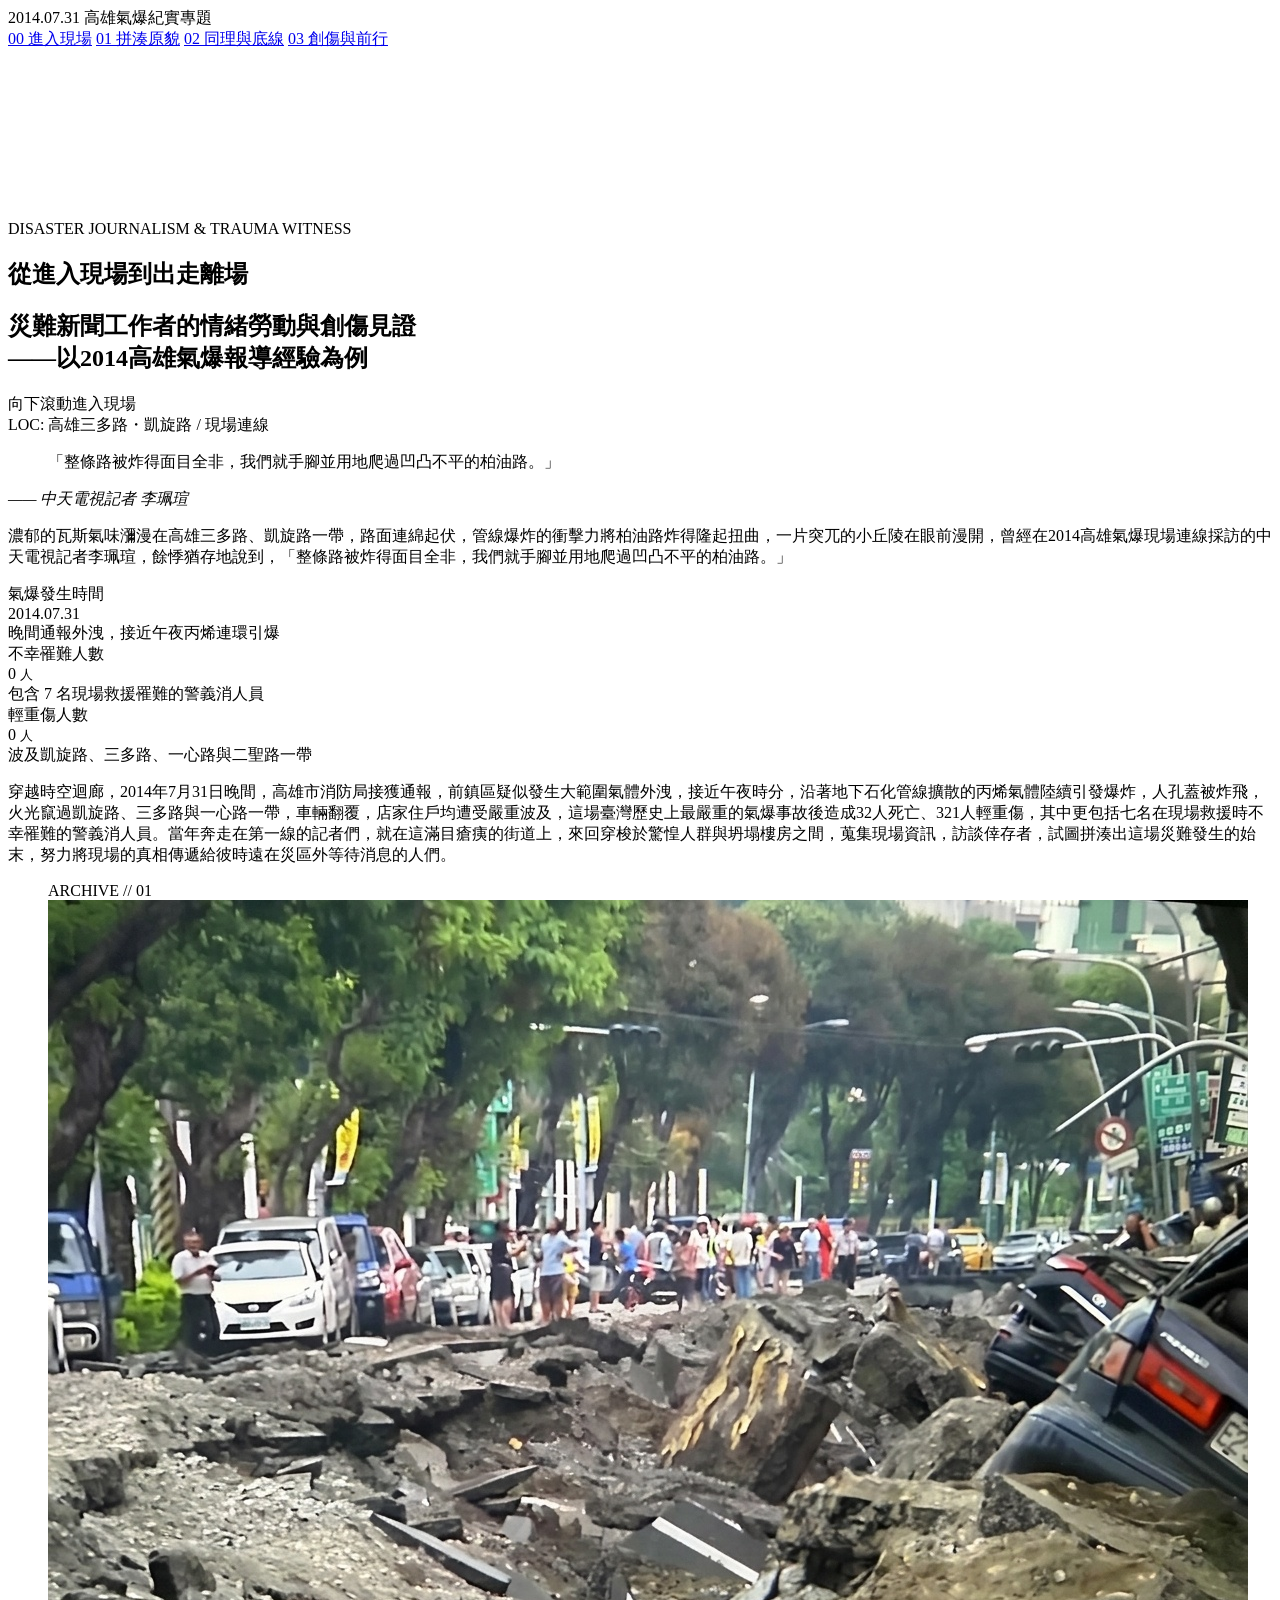
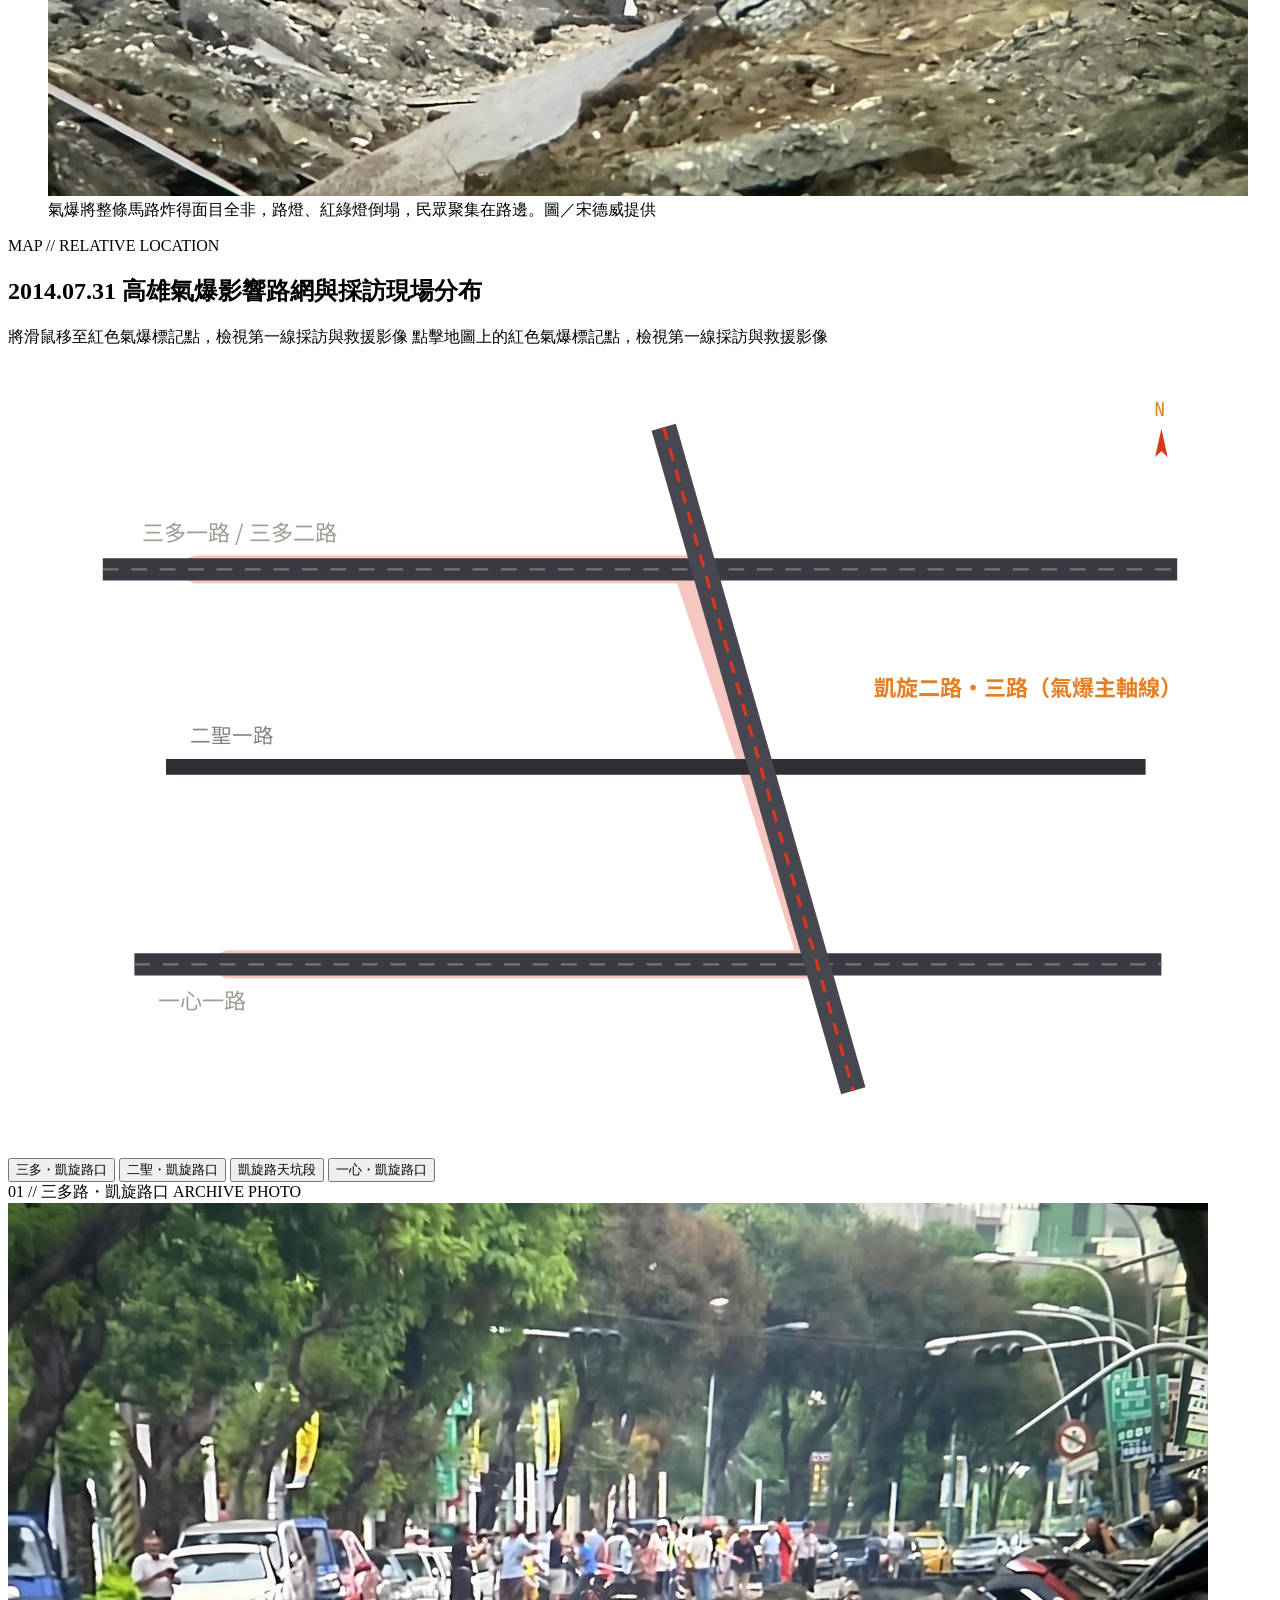
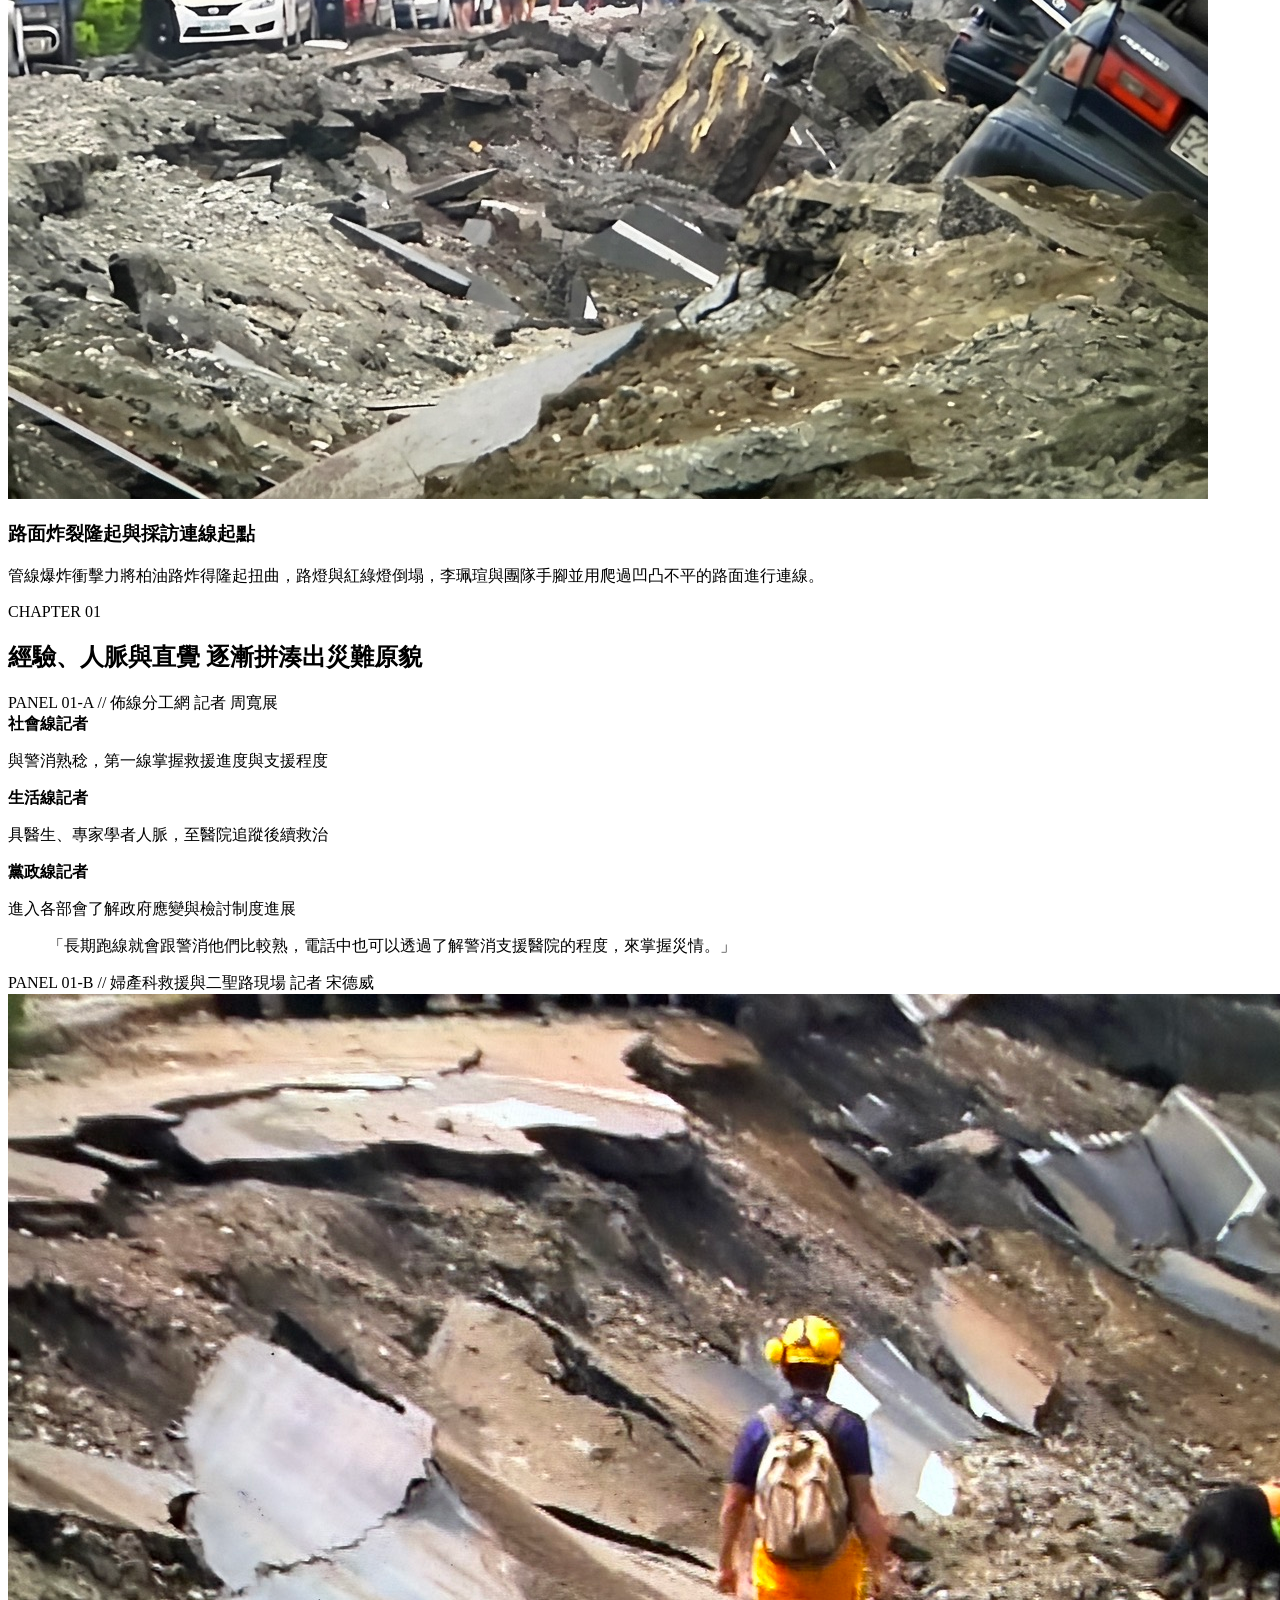
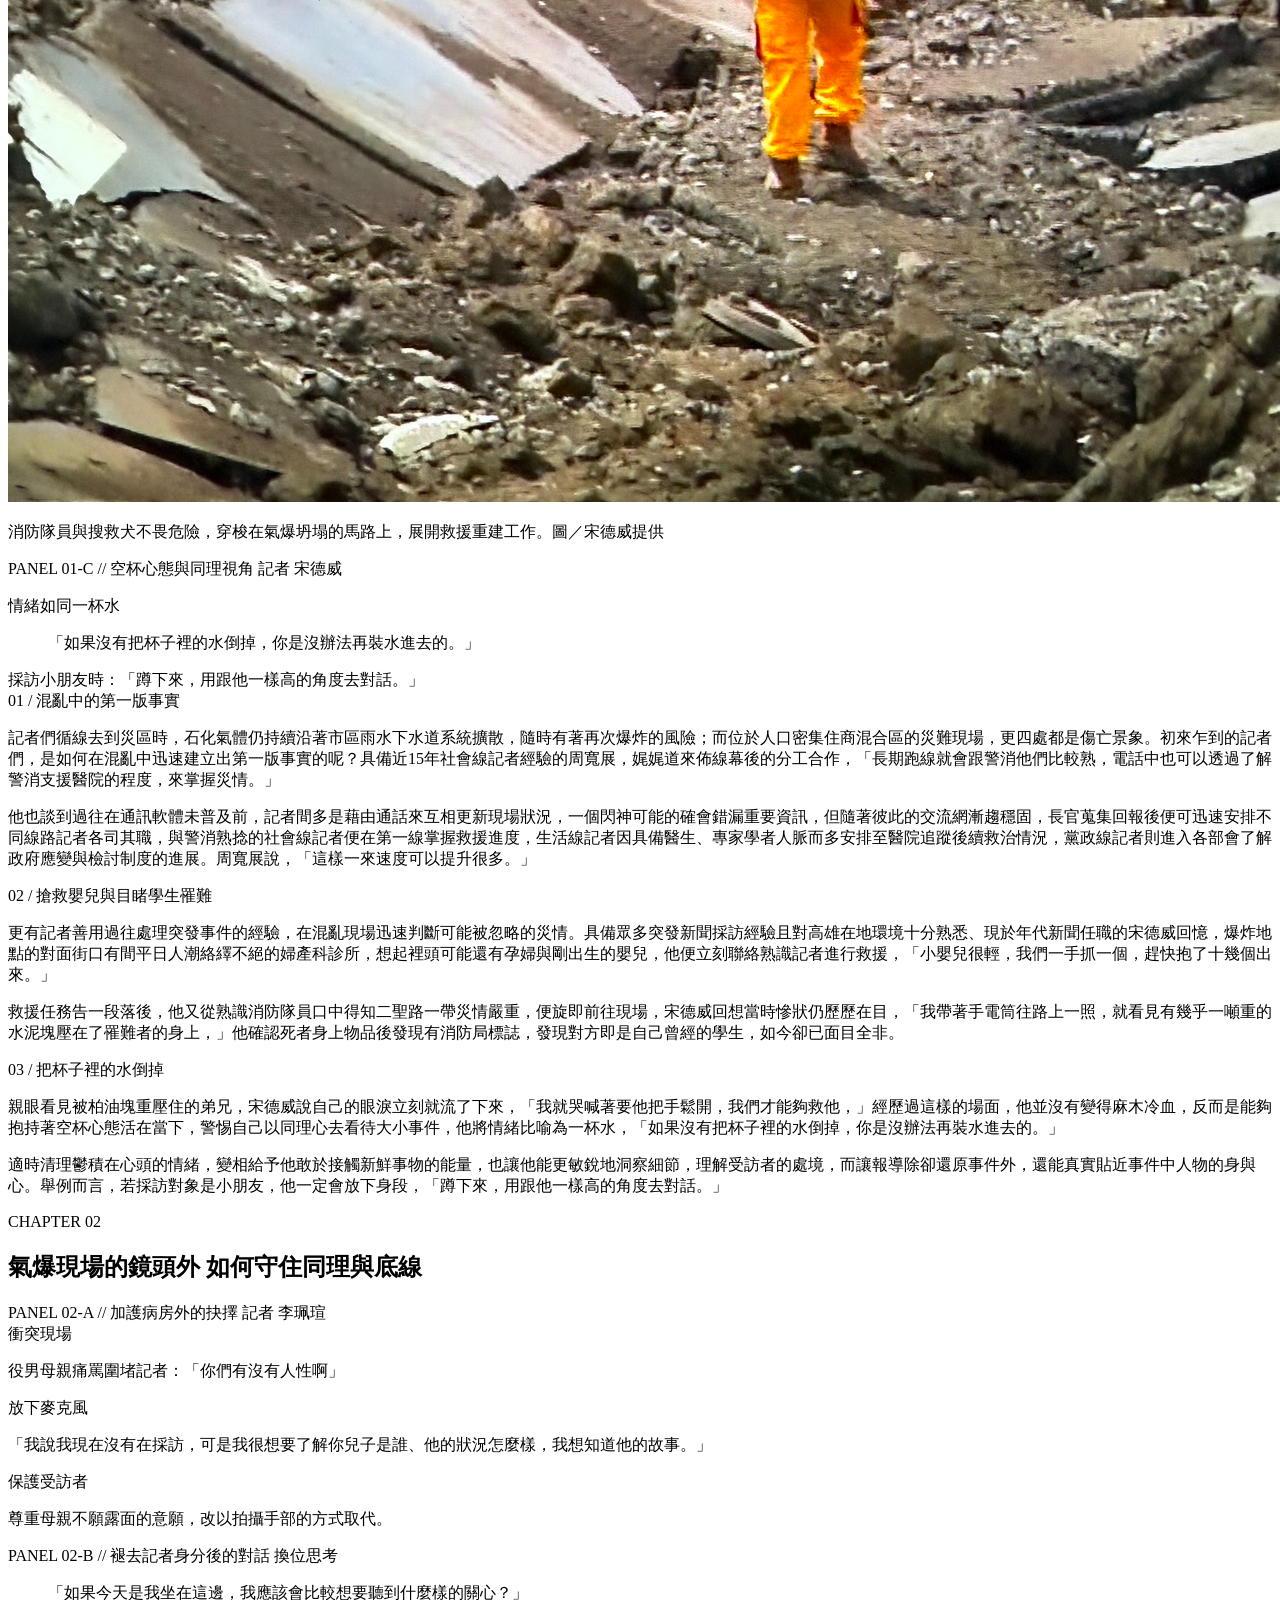
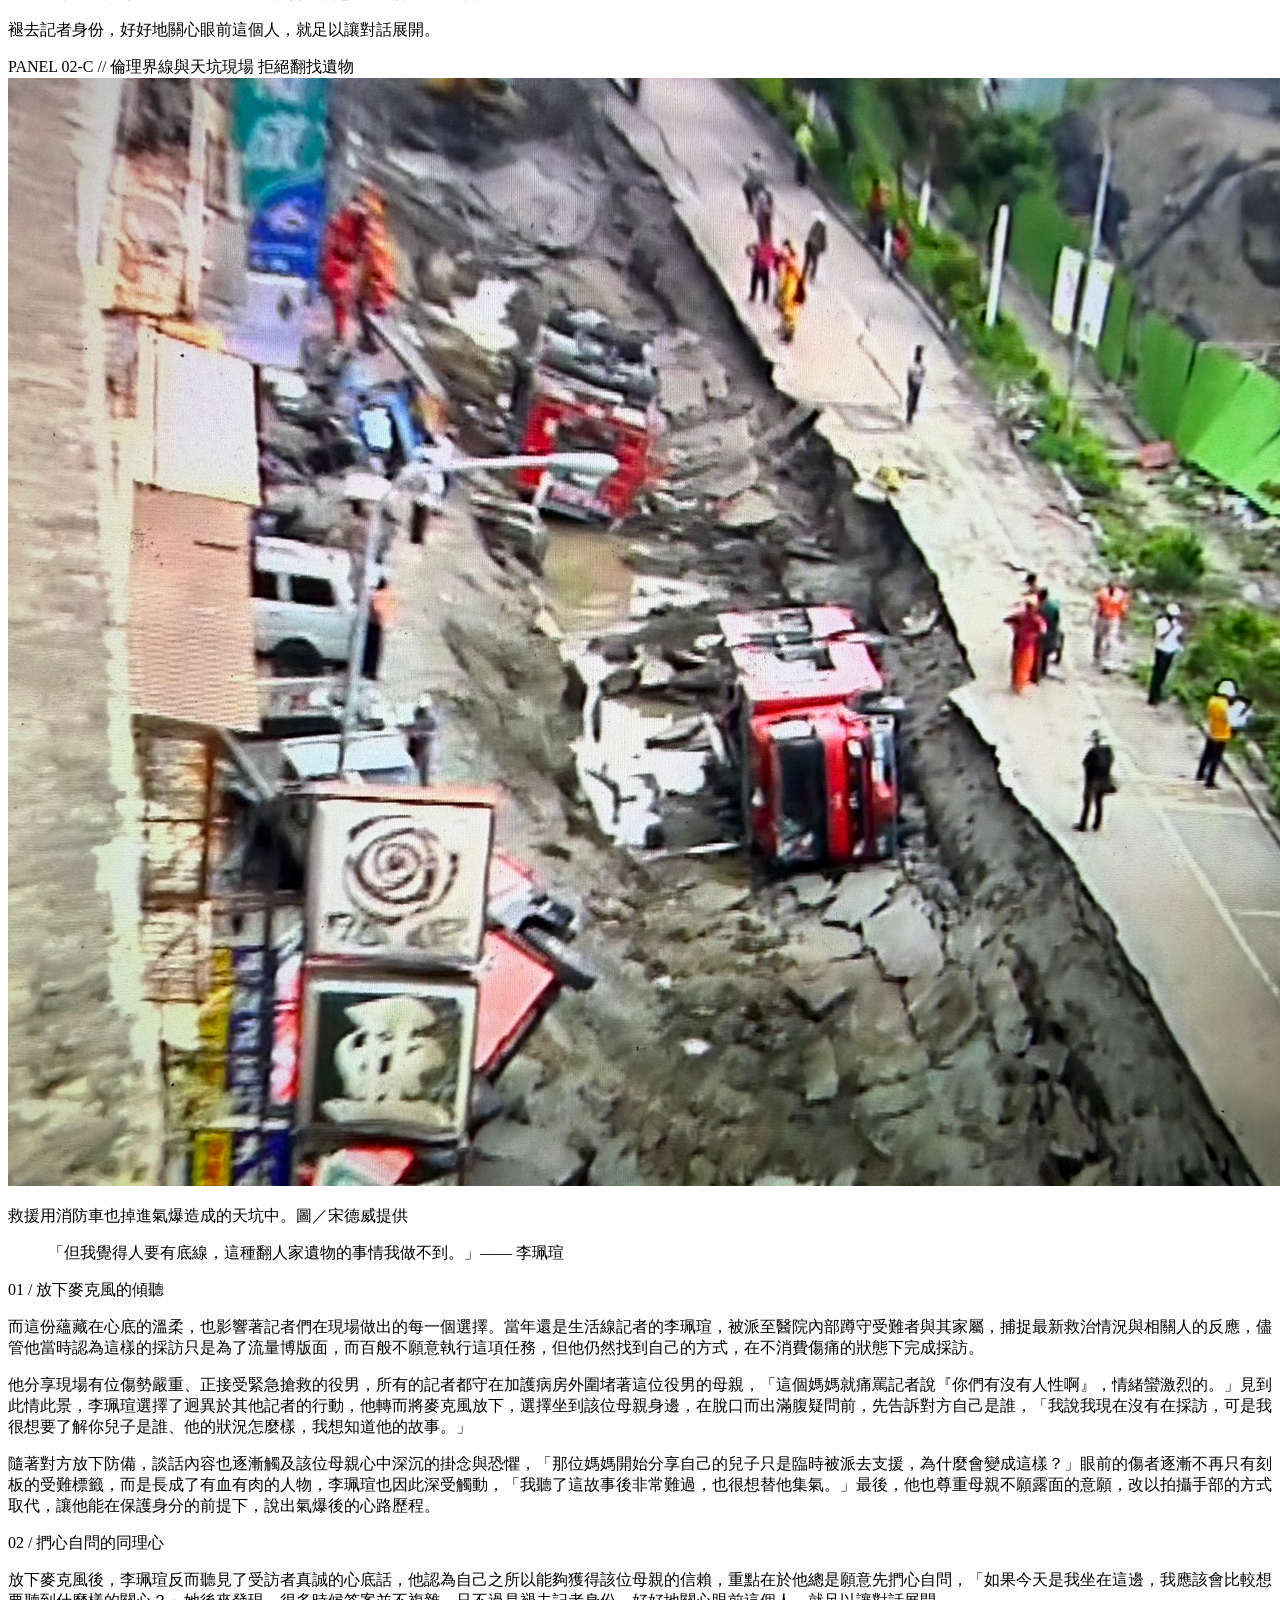
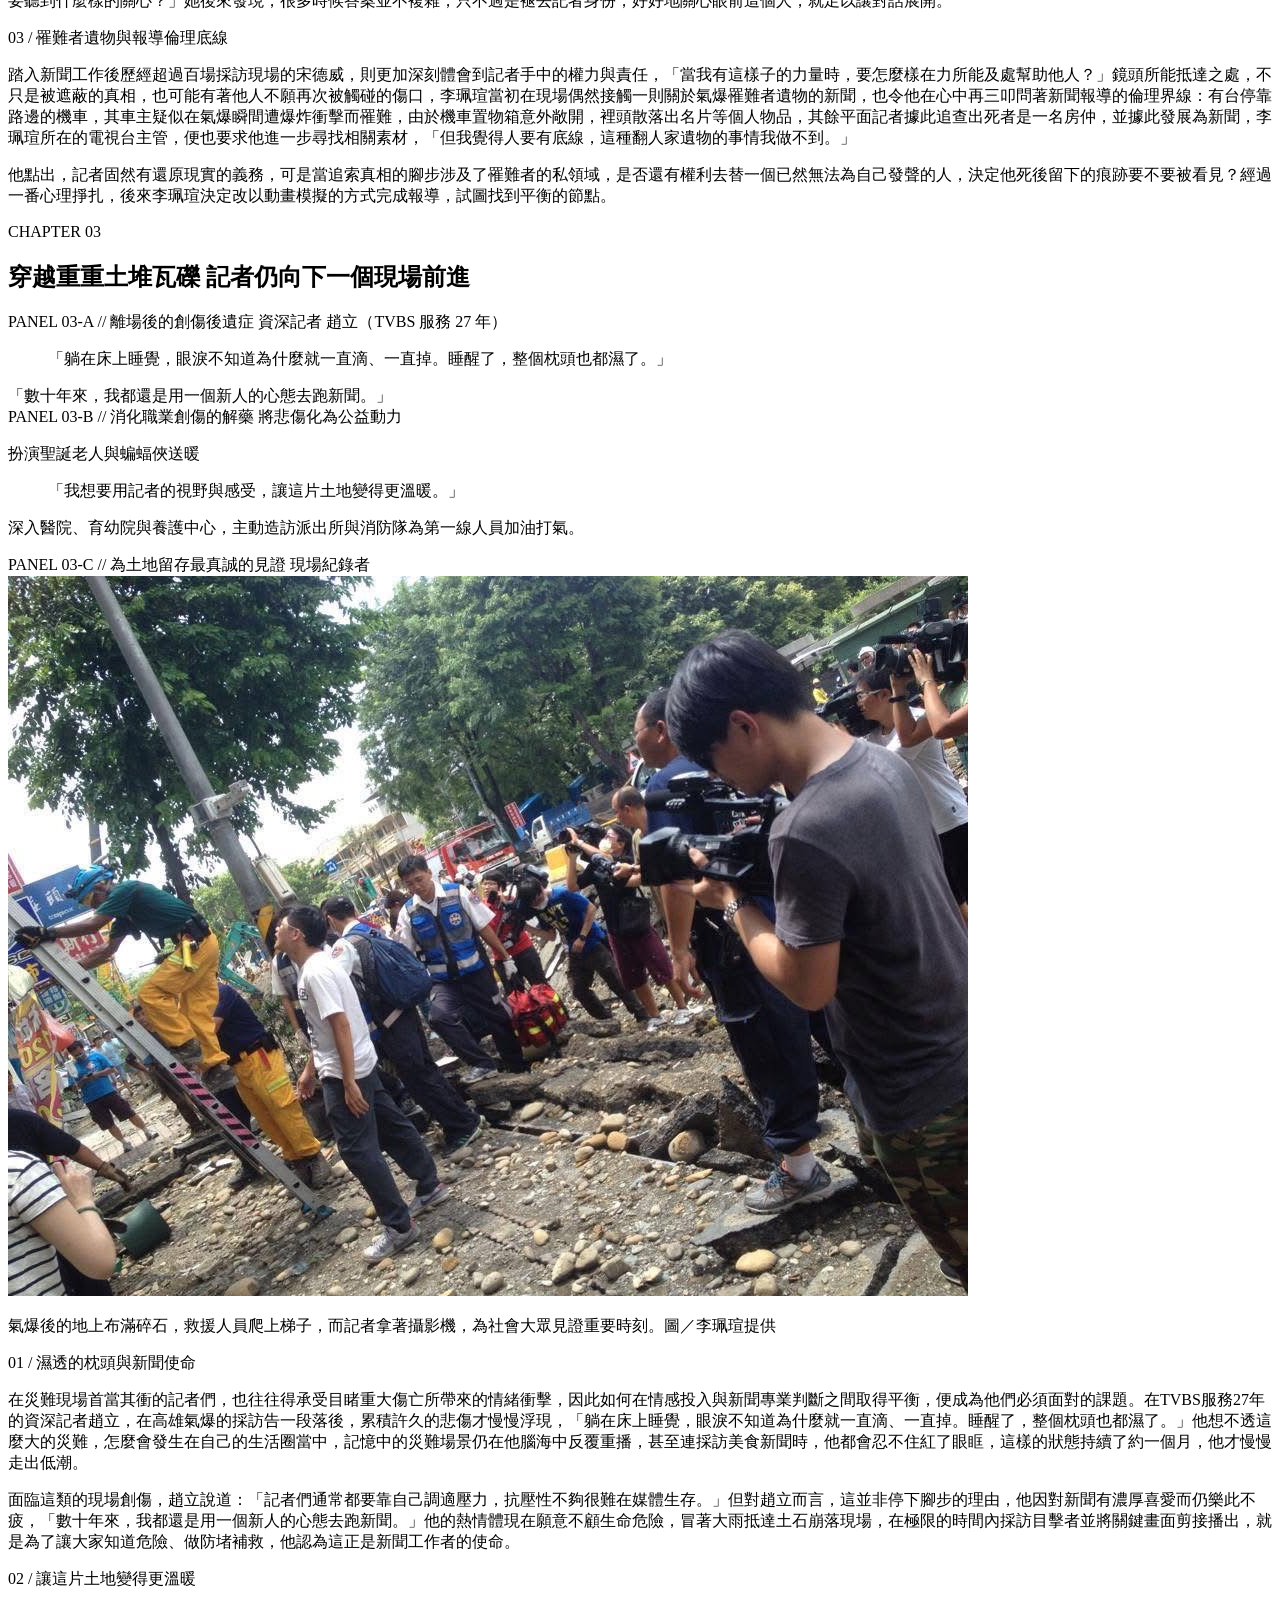
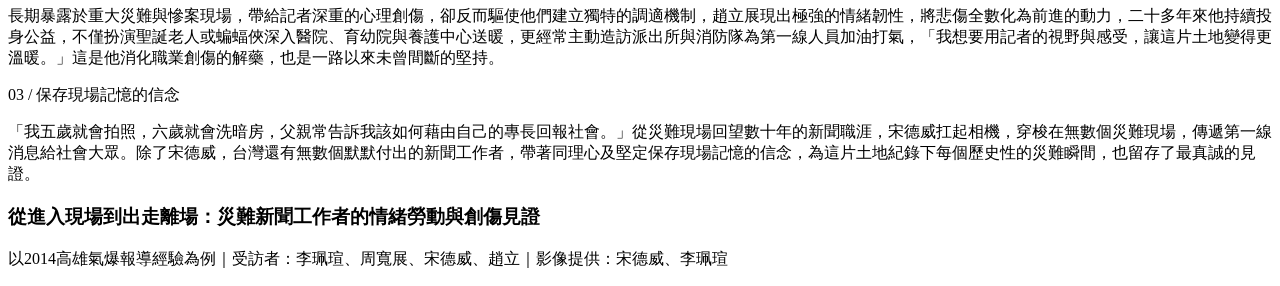
==== index.html @ a954bd66 "Update and rename index (3).html to index.html" ====
<!DOCTYPE html>
<html lang="zh-Hant">
<head>
  <meta charset="UTF-8" />
  <meta name="viewport" content="width=device-width, initial-scale=1.0" />
  <title>從進入現場到出走離場：災難新聞工作者的情緒勞動與創傷見證</title>
  <!-- 引入思源宋體與思源黑體 -->
  <link rel="preconnect" href="https://fonts.googleapis.com">
  <link rel="preconnect" href="https://fonts.gstatic.com" crossorigin>
  <link href="https://fonts.googleapis.com/css2?family=Noto+Sans+TC:wght@300;400;500;700&family=Noto+Serif+TC:wght@500;700;900&family=JetBrains+Mono:wght@400;700&display=swap" rel="stylesheet">
  <link rel="stylesheet" href="style.css" />
</head>
<body>

  <!-- 頂部閱讀進度條 -->
  <div class="progress-container">
    <div class="progress-bar" id="progressBar"></div>
  </div>

  <!-- 頂部導覽列 -->
  <header class="site-header">
    <div class="header-tag">
      <span class="rec-dot"></span> 2014.07.31 高雄氣爆紀實專題 <!-- -->
    </div>
    <nav class="chapter-nav">
      <a href="#intro" class="nav-link active">00 進入現場</a>
      <a href="#chapter1" class="nav-link">01 拼湊原貌</a>
      <a href="#chapter2" class="nav-link">02 同理與底線</a>
      <a href="#chapter3" class="nav-link">03 創傷與前行</a>
    </nav>
  </header>

  <!-- 背景動態灰燼粒子 Canvas 與寫實噪點層 -->
  <canvas id="emberCanvas"></canvas>
  <div class="noise-overlay"></div>

  <!-- 首屏英雄區：寫實分格視覺 -->
  <section class="hero-section" id="intro">
    <div class="hero-grid-panels">
      <div class="bg-panel panel-1" style="background-image: url('photo1.jpg');"></div>
      <div class="bg-panel panel-2" style="background-image: url('photo2.jpg');"></div>
      <div class="bg-panel panel-3" style="background-image: url('photo3.jpg');"></div>
      <div class="bg-panel panel-4" style="background-image: url('photo4.jpg');"></div>
    </div>
    <div class="hero-overlay"></div>

    <div class="hero-content">
      <div class="viewfinder-frame">
        <span class="corner tl"></span>
        <span class="corner tr"></span>
        <span class="corner bl"></span>
        <span class="corner br"></span>
        <p class="hero-kicker">DISASTER JOURNALISM &amp; TRAUMA WITNESS</p>
        <h1 class="hero-title">從進入現場到出走離場</h1> <!--[cite: 1] -->
        <h2 class="hero-subtitle">災難新聞工作者的情緒勞動與創傷見證<br>——以2014高雄氣爆報導經驗為例</h2> <!--[cite: 1] -->
        <div class="scroll-indicator">
          <span>向下滾動進入現場</span>
          <div class="scroll-line"></div>
        </div>
      </div>
    </div>
  </section>

  <!-- 序幕：午夜氣爆與數據分格 -->
  <section class="prologue-section">
    <div class="container">
      <!-- 寫實漫畫／紀錄片分格引言 -->
      <div class="comic-panel-row">
        <div class="comic-panel panel-quote reveal-up">
          <div class="panel-meta">LOC: 高雄三多路・凱旋路 / 現場連線</div> <!--[cite: 1] -->
          <blockquote>
            「整條路被炸得面目全非，我們就手腳並用地爬過凹凸不平的柏油路。」 <!--[cite: 1] -->
          </blockquote>
          <cite>—— 中天電視記者 李珮瑄</cite> <!--[cite: 1] -->
        </div>

        <div class="comic-panel panel-narrative reveal-up">
          <p>
            濃郁的瓦斯氣味瀰漫在高雄三多路、凱旋路一帶，路面連綿起伏，管線爆炸的衝擊力將柏油路炸得隆起扭曲，一片突兀的小丘陵在眼前漫開，曾經在2014高雄氣爆現場連線採訪的中天電視記者李珮瑄，餘悸猶存地說到，「整條路被炸得面目全非，我們就手腳並用地爬過凹凸不平的柏油路。」 <!--[cite: 1] -->
          </p>
        </div>
      </div>

      <!-- 災難傷亡數據分格 -->
      <div class="stats-grid reveal-up">
        <div class="stat-panel">
          <span class="stat-label">氣爆發生時間</span>
          <div class="stat-value">2014.07.31</div> <!--[cite: 1] -->
          <span class="stat-desc">晚間通報外洩，接近午夜丙烯連環引爆</span> <!--[cite: 1] -->
        </div>
        <div class="stat-panel alert">
          <span class="stat-label">不幸罹難人數</span>
          <div class="stat-value"><span class="counter" data-target="32">0</span> <small>人</small></div> <!--[cite: 1] -->
          <span class="stat-desc">包含 7 名現場救援罹難的警義消人員</span> <!--[cite: 1] -->
        </div>
        <div class="stat-panel">
          <span class="stat-label">輕重傷人數</span>
          <div class="stat-value"><span class="counter" data-target="321">0</span> <small>人</small></div> <!--[cite: 1] -->
          <span class="stat-desc">波及凱旋路、三多路、一心路與二聖路一帶</span> <!--[cite: 1] -->
        </div>
      </div>

      <div class="prose-box reveal-up">
        <p>
          穿越時空迴廊，2014年7月31日晚間，高雄市消防局接獲通報，前鎮區疑似發生大範圍氣體外洩，接近午夜時分，沿著地下石化管線擴散的丙烯氣體陸續引發爆炸，人孔蓋被炸飛，火光竄過凱旋路、三多路與一心路一帶，車輛翻覆，店家住戶均遭受嚴重波及，這場臺灣歷史上最嚴重的氣爆事故後造成32人死亡、321人輕重傷，其中更包括七名在現場救援時不幸罹難的警義消人員。當年奔走在第一線的記者們，就在這滿目瘡痍的街道上，來回穿梭於驚惶人群與坍塌樓房之間，蒐集現場資訊，訪談倖存者，試圖拼湊出這場災難發生的始末，努力將現場的真相傳遞給彼時遠在災區外等待消息的人們。 <!--[cite: 1] -->
        </p>
      </div>

      <!-- 第一張全幅寫實分格圖 -->
      <figure class="full-panel-figure reveal-up">
        <div class="panel-frame">
          <span class="frame-tag">ARCHIVE // 01</span>
          <img src="photo1.jpg" alt="氣爆將整條馬路炸得面目全非，路燈、紅綠燈倒塌，民眾聚集在路邊。" /> <!--[cite: 1] -->
        </div>
        <figcaption>
          氣爆將整條馬路炸得面目全非，路燈、紅綠燈倒塌，民眾聚集在路邊。圖／宋德威提供 <!--[cite: 1] -->
        </figcaption>
      </figure>
    </div>
  </section>

  <!-- 新增：氣爆相對位置互動地圖（導言結束後） -->
  <section class="map-section" id="disaster-map">
    <div class="container">
      <div class="map-header reveal-up">
        <span class="chapter-num">MAP // RELATIVE LOCATION</span>
        <h2>2014.07.31 高雄氣爆影響路網與採訪現場分布</h2>
        <p class="map-hint">
          <span class="desktop-hint">將滑鼠移至紅色氣爆標記點，檢視第一線採訪與救援影像</span>
          <span class="mobile-hint">點擊地圖上的紅色氣爆標記點，檢視第一線採訪與救援影像</span>
        </p>
      </div>

      <div class="map-wrapper reveal-up">
        <!-- 相對位置戰術路網圖 -->
        <div class="tactical-map">
          <!-- SVG 道路網底圖（三多路、凱旋路、二聖路、一心路相對位置） -->
          <svg class="road-svg" viewBox="0 0 800 500" preserveAspectRatio="xMidYMid slice">
            <!-- 網格背景線 -->
            <defs>
              <pattern id="grid" width="40" height="40" patternUnits="userSpaceOnUse">
                <path d="M 40 0 L 0 0 0 40" fill="none" stroke="rgba(255,255,255,0.05)" stroke-width="1"/>
              </pattern>
            </defs>
            <rect width="800" height="500" fill="url(#grid)" />

            <!-- 地下石化管線警示光暈 -->
            <path d="M 120 130 L 430 130 L 470 250 L 510 380 L 140 380" fill="none" stroke="rgba(217, 56, 30, 0.28)" stroke-width="18" stroke-linecap="round" stroke-linejoin="round"/>

            <!-- 東西向主幹道：三多一路／二路 -->
            <line x1="60" y1="130" x2="740" y2="130" stroke="#3a3a42" stroke-width="14"/>
            <line x1="60" y1="130" x2="740" y2="130" stroke="#78756e" stroke-width="1.5" stroke-dasharray="10,8"/>
            <text x="85" y="112" fill="#a09d96" font-size="14" font-family="Noto Sans TC">三多一路 / 三多二路</text>

            <!-- 東西向幹道：二聖一路 -->
            <line x1="100" y1="255" x2="720" y2="255" stroke="#2e2e35" stroke-width="10"/>
            <text x="115" y="240" fill="#88857e" font-size="13" font-family="Noto Sans TC">二聖一路</text>

            <!-- 東西向主幹道：一心一路 -->
            <line x1="80" y1="380" x2="730" y2="380" stroke="#3a3a42" stroke-width="14"/>
            <line x1="80" y1="380" x2="730" y2="380" stroke="#78756e" stroke-width="1.5" stroke-dasharray="10,8"/>
            <text x="95" y="408" fill="#a09d96" font-size="14" font-family="Noto Sans TC">一心一路</text>

            <!-- 南北向核心氣爆軸線：凱旋二路 / 凱旋三路 -->
            <line x1="415" y1="40" x2="535" y2="460" stroke="#474752" stroke-width="16"/>
            <line x1="415" y1="40" x2="535" y2="460" stroke="#d9381e" stroke-width="2" stroke-dasharray="8,6"/>
            <text x="548" y="210" fill="#e67e22" font-size="14" font-weight="bold" font-family="Noto Sans TC">凱旋二路・三路（氣爆主軸線）</text>

            <!-- 方位標示 -->
            <g transform="translate(730, 55)">
              <circle cx="0" cy="0" r="18" fill="none" stroke="rgba(255,255,255,0.25)" stroke-width="1"/>
              <text x="-5" y="-22" fill="#e67e22" font-size="12" font-family="JetBrains Mono">N</text>
              <polygon points="0,-14 -4,4 0,0 4,4" fill="#d9381e"/>
            </g>
          </svg>

          <!-- 互動熱點 1：三多路・凱旋路口 -->
          <button type="button" class="map-pin active" style="top: 26%; left: 54%;"
            data-img="photo1.jpg"
            data-loc="01 // 三多路・凱旋路口"
            data-title="路面炸裂隆起與採訪連線起點"
            data-desc="管線爆炸衝擊力將柏油路炸得隆起扭曲，路燈與紅綠燈倒塌，李珮瑄與團隊手腳並用爬過凹凸不平的路面進行連線。">
            <span class="pin-pulse"></span>
            <span class="pin-dot"></span>
            <span class="pin-label">三多・凱旋路口</span>
          </button>

          <!-- 互動熱點 2：二聖路・凱旋路口 -->
          <button type="button" class="map-pin" style="top: 51%; left: 59%;"
            data-img="photo2.jpg"
            data-loc="02 // 二聖路・凱旋路一帶"
            data-title="搜救犬與消防隊員挺進瓦礫"
            data-desc="宋德威先在對面婦產科診所協助抱出十多名嬰兒，隨後前往災情慘重的二聖路一帶，目睹消防隊員與搜救犬在坍塌路面展開搜救。">
            <span class="pin-pulse"></span>
            <span class="pin-dot"></span>
            <span class="pin-label">二聖・凱旋路口</span>
          </button>

          <!-- 互動熱點 3：凱旋路深溝天坑段 -->
          <button type="button" class="map-pin" style="top: 63%; left: 62%;"
            data-img="photo3.jpg"
            data-loc="03 // 凱旋三路塌陷深溝"
            data-title="救援消防車墜入氣爆天坑"
            data-desc="地下丙烯連環引爆炸出數公尺深的壕溝天坑，第一時間趕抵現場灌救的消防車也隨路面坍塌掉入坑中。">
            <span class="pin-pulse"></span>
            <span class="pin-dot"></span>
            <span class="pin-label">凱旋路天坑段</span>
          </button>

          <!-- 互動熱點 4：一心路・凱旋路口 -->
          <button type="button" class="map-pin" style="top: 76%; left: 64%;"
            data-img="photo4.jpg"
            data-loc="04 // 一心路・凱旋路口"
            data-title="碎石瓦礫間的救援與鏡頭見證"
            data-desc="氣爆後路面布滿碎石，救援人員架起梯子穿梭搶救，新聞攝影記者扛著攝影機在第一線為社會留存歷史見證。">
            <span class="pin-pulse"></span>
            <span class="pin-dot"></span>
            <span class="pin-label">一心・凱旋路口</span>
          </button>

          <!-- 彈出照片資訊卡（電腦版浮動在右側／手機版自動變為下方固定卡片） -->
          <div class="map-popup-card" id="mapPopupCard">
            <div class="popup-header">
              <span id="popupLoc">01 // 三多路・凱旋路口</span>
              <span class="popup-live">ARCHIVE PHOTO</span>
            </div>
            <div class="popup-img-box">
              <img id="popupImg" src="photo1.jpg" alt="高雄氣爆現場照片" />
            </div>
            <h3 id="popupTitle">路面炸裂隆起與採訪連線起點</h3>
            <p id="popupDesc">管線爆炸衝擊力將柏油路炸得隆起扭曲，路燈與紅綠燈倒塌，李珮瑄與團隊手腳並用爬過凹凸不平的路面進行連線。</p>
          </div>
        </div>
      </div>
    </div>
  </section>

  <!-- 第一章：Scrollytelling 雙欄滾動區 -->
  <section class="scrolly-section" id="chapter1">
    <div class="chapter-banner">
      <span class="chapter-num">CHAPTER 01</span>
      <h2>經驗、人脈與直覺 逐漸拼湊出災難原貌</h2> <!--[cite: 1] -->
    </div>

    <div class="scrolly-container">
      <!-- 左側固定寫實分格視覺 -->
      <div class="sticky-visual">
        <div class="visual-stage" id="stage-ch1">
          <!-- 動態切換分格卡 1-A -->
          <div class="stage-card active" data-step="ch1-1">
            <div class="split-frame">
              <div class="frame-header">
                <span>PANEL 01-A // 佈線分工網</span>
                <span>記者 周寬展</span> <!--[cite: 1] -->
              </div>
              <div class="network-diagram">
                <div class="node-box">
                  <strong>社會線記者</strong>
                  <p>與警消熟稔，第一線掌握救援進度與支援程度</p> <!--[cite: 1] -->
                </div>
                <div class="node-box">
                  <strong>生活線記者</strong>
                  <p>具醫生、專家學者人脈，至醫院追蹤後續救治</p> <!--[cite: 1] -->
                </div>
                <div class="node-box">
                  <strong>黨政線記者</strong>
                  <p>進入各部會了解政府應變與檢討制度進展</p> <!--[cite: 1] -->
                </div>
              </div>
              <blockquote class="stage-quote">
                「長期跑線就會跟警消他們比較熟，電話中也可以透過了解警消支援醫院的程度，來掌握災情。」 <!--[cite: 1] -->
              </blockquote>
            </div>
          </div>

          <!-- 動態切換分格卡 1-B -->
          <div class="stage-card" data-step="ch1-2">
            <div class="split-frame">
              <div class="frame-header">
                <span>PANEL 01-B // 婦產科救援與二聖路現場</span>
                <span>記者 宋德威</span> <!--[cite: 1] -->
              </div>
              <div class="panel-image-wrap">
                <img src="photo2.jpg" alt="消防隊員與搜救犬不畏危險，穿梭在氣爆坍塌的馬路上，展開救援重建工作。" /> <!--[cite: 1] -->
              </div>
              <p class="stage-caption">
                消防隊員與搜救犬不畏危險，穿梭在氣爆坍塌的馬路上，展開救援重建工作。圖／宋德威提供 <!--[cite: 1] -->
              </p>
            </div>
          </div>

          <!-- 動態切換分格卡 1-C -->
          <div class="stage-card" data-step="ch1-3">
            <div class="split-frame">
              <div class="frame-header">
                <span>PANEL 01-C // 空杯心態與同理視角</span>
                <span>記者 宋德威</span> <!--[cite: 1] -->
              </div>
              <div class="quote-highlight-panel">
                <p class="metaphor-tag">情緒如同一杯水</p> <!--[cite: 1] -->
                <blockquote>
                  「如果沒有把杯子裡的水倒掉，你是沒辦法再裝水進去的。」 <!--[cite: 1] -->
                </blockquote>
                <div class="sub-quote">
                  採訪小朋友時：「蹲下來，用跟他一樣高的角度去對話。」 <!--[cite: 1] -->
                </div>
              </div>
            </div>
          </div>
        </div>
      </div>

      <!-- 右側滾動文字卡片 -->
      <div class="scrolly-steps">
        <article class="step-card" data-target="ch1-1">
          <div class="step-badge">01 / 混亂中的第一版事實</div>
          <p>
            記者們循線去到災區時，石化氣體仍持續沿著市區雨水下水道系統擴散，隨時有著再次爆炸的風險；而位於人口密集住商混合區的災難現場，更四處都是傷亡景象。初來乍到的記者們，是如何在混亂中迅速建立出第一版事實的呢？具備近15年社會線記者經驗的周寬展，娓娓道來佈線幕後的分工合作，「長期跑線就會跟警消他們比較熟，電話中也可以透過了解警消支援醫院的程度，來掌握災情。」 <!--[cite: 1] -->
          </p>
          <p>
            他也談到過往在通訊軟體未普及前，記者間多是藉由通話來互相更新現場狀況，一個閃神可能的確會錯漏重要資訊，但隨著彼此的交流網漸趨穩固，長官蒐集回報後便可迅速安排不同線路記者各司其職，與警消熟捻的社會線記者便在第一線掌握救援進度，生活線記者因具備醫生、專家學者人脈而多安排至醫院追蹤後續救治情況，黨政線記者則進入各部會了解政府應變與檢討制度的進展。周寬展說，「這樣一來速度可以提升很多。」 <!--[cite: 1] -->
          </p>
        </article>

        <article class="step-card" data-target="ch1-2">
          <div class="step-badge">02 / 搶救嬰兒與目睹學生罹難</div>
          <p>
            更有記者善用過往處理突發事件的經驗，在混亂現場迅速判斷可能被忽略的災情。具備眾多突發新聞採訪經驗且對高雄在地環境十分熟悉、現於年代新聞任職的宋德威回憶，爆炸地點的對面街口有間平日人潮絡繹不絕的婦產科診所，想起裡頭可能還有孕婦與剛出生的嬰兒，他便立刻聯絡熟識記者進行救援，「小嬰兒很輕，我們一手抓一個，趕快抱了十幾個出來。」 <!--[cite: 1] -->
          </p>
          <p>
            救援任務告一段落後，他又從熟識消防隊員口中得知二聖路一帶災情嚴重，便旋即前往現場，宋德威回想當時慘狀仍歷歷在目，「我帶著手電筒往路上一照，就看見有幾乎一噸重的水泥塊壓在了罹難者的身上，」他確認死者身上物品後發現有消防局標誌，發現對方即是自己曾經的學生，如今卻已面目全非。 <!--[cite: 1] -->
          </p>
        </article>

        <article class="step-card" data-target="ch1-3">
          <div class="step-badge">03 / 把杯子裡的水倒掉</div>
          <p>
            親眼看見被柏油塊重壓住的弟兄，宋德威說自己的眼淚立刻就流了下來，「我就哭喊著要他把手鬆開，我們才能夠救他，」經歷過這樣的場面，他並沒有變得麻木冷血，反而是能夠抱持著空杯心態活在當下，警惕自己以同理心去看待大小事件，他將情緒比喻為一杯水，「如果沒有把杯子裡的水倒掉，你是沒辦法再裝水進去的。」 <!--[cite: 1] -->
          </p>
          <p>
            適時清理鬱積在心頭的情緒，變相給予他敢於接觸新鮮事物的能量，也讓他能更敏銳地洞察細節，理解受訪者的處境，而讓報導除卻還原事件外，還能真實貼近事件中人物的身與心。舉例而言，若採訪對象是小朋友，他一定會放下身段，「蹲下來，用跟他一樣高的角度去對話。」 <!--[cite: 1] -->
          </p>
        </article>
      </div>
    </div>
  </section>

  <!-- 第二章：氣爆現場的鏡頭外 如何守住同理與底線 -->
  <section class="scrolly-section" id="chapter2">
    <div class="chapter-banner">
      <span class="chapter-num">CHAPTER 02</span>
      <h2>氣爆現場的鏡頭外 如何守住同理與底線</h2> <!--[cite: 1] -->
    </div>

    <div class="scrolly-container reverse-layout">
      <!-- 左側固定寫實分格視覺 -->
      <div class="sticky-visual">
        <div class="visual-stage" id="stage-ch2">
          <!-- 分格 2-A -->
          <div class="stage-card active" data-step="ch2-1">
            <div class="split-frame">
              <div class="frame-header">
                <span>PANEL 02-A // 加護病房外的抉擇</span>
                <span>記者 李珮瑄</span> <!--[cite: 1] -->
              </div>
              <div class="storyboard-grid">
                <div class="mini-panel">
                  <span class="mini-tag">衝突現場</span>
                  <p>役男母親痛罵圍堵記者：「你們有沒有人性啊」</p> <!--[cite: 1] -->
                </div>
                <div class="mini-panel highlight">
                  <span class="mini-tag">放下麥克風</span>
                  <p>「我說我現在沒有在採訪，可是我很想要了解你兒子是誰、他的狀況怎麼樣，我想知道他的故事。」</p> <!--[cite: 1] -->
                </div>
                <div class="mini-panel">
                  <span class="mini-tag">保護受訪者</span>
                  <p>尊重母親不願露面的意願，改以拍攝手部的方式取代。</p> <!--[cite: 1] -->
                </div>
              </div>
            </div>
          </div>

          <!-- 分格 2-B -->
          <div class="stage-card" data-step="ch2-2">
            <div class="split-frame">
              <div class="frame-header">
                <span>PANEL 02-B // 褪去記者身分後的對話</span>
                <span>換位思考</span>
              </div>
              <div class="quote-highlight-panel">
                <blockquote>
                  「如果今天是我坐在這邊，我應該會比較想要聽到什麼樣的關心？」 <!--[cite: 1] -->
                </blockquote>
                <p class="panel-note">
                  褪去記者身份，好好地關心眼前這個人，就足以讓對話展開。 <!--[cite: 1] -->
                </p>
              </div>
            </div>
          </div>

          <!-- 分格 2-C -->
          <div class="stage-card" data-step="ch2-3">
            <div class="split-frame">
              <div class="frame-header">
                <span>PANEL 02-C // 倫理界線與天坑現場</span>
                <span>拒絕翻找遺物</span> <!--[cite: 1] -->
              </div>
              <div class="panel-image-wrap">
                <img src="photo3.jpg" alt="救援用消防車也掉進氣爆造成的天坑中。" /> <!--[cite: 1] -->
              </div>
              <p class="stage-caption">
                救援用消防車也掉進氣爆造成的天坑中。圖／宋德威提供 <!--[cite: 1] -->
              </p>
              <blockquote class="stage-quote compact">
                「但我覺得人要有底線，這種翻人家遺物的事情我做不到。」—— 李珮瑄 <!--[cite: 1] -->
              </blockquote>
            </div>
          </div>
        </div>
      </div>

      <!-- 右側滾動文字卡片 -->
      <div class="scrolly-steps">
        <article class="step-card" data-target="ch2-1">
          <div class="step-badge">01 / 放下麥克風的傾聽</div>
          <p>
            而這份蘊藏在心底的溫柔，也影響著記者們在現場做出的每一個選擇。當年還是生活線記者的李珮瑄，被派至醫院內部蹲守受難者與其家屬，捕捉最新救治情況與相關人的反應，儘管他當時認為這樣的採訪只是為了流量博版面，而百般不願意執行這項任務，但他仍然找到自己的方式，在不消費傷痛的狀態下完成採訪。 <!--[cite: 1] -->
          </p>
          <p>
            他分享現場有位傷勢嚴重、正接受緊急搶救的役男，所有的記者都守在加護病房外圍堵著這位役男的母親，「這個媽媽就痛罵記者說『你們有沒有人性啊』，情緒蠻激烈的。」見到此情此景，李珮瑄選擇了迥異於其他記者的行動，他轉而將麥克風放下，選擇坐到該位母親身邊，在脫口而出滿腹疑問前，先告訴對方自己是誰，「我說我現在沒有在採訪，可是我很想要了解你兒子是誰、他的狀況怎麼樣，我想知道他的故事。」 <!--[cite: 1] -->
          </p>
          <p>
            隨著對方放下防備，談話內容也逐漸觸及該位母親心中深沉的掛念與恐懼，「那位媽媽開始分享自己的兒子只是臨時被派去支援，為什麼會變成這樣？」眼前的傷者逐漸不再只有刻板的受難標籤，而是長成了有血有肉的人物，李珮瑄也因此深受觸動，「我聽了這故事後非常難過，也很想替他集氣。」最後，他也尊重母親不願露面的意願，改以拍攝手部的方式取代，讓他能在保護身分的前提下，說出氣爆後的心路歷程。 <!--[cite: 1] -->
          </p>
        </article>

        <article class="step-card" data-target="ch2-2">
          <div class="step-badge">02 / 捫心自問的同理心</div>
          <p>
            放下麥克風後，李珮瑄反而聽見了受訪者真誠的心底話，他認為自己之所以能夠獲得該位母親的信賴，重點在於他總是願意先捫心自問，「如果今天是我坐在這邊，我應該會比較想要聽到什麼樣的關心？」她後來發現，很多時候答案並不複雜，只不過是褪去記者身份，好好地關心眼前這個人，就足以讓對話展開。 <!--[cite: 1] -->
          </p>
        </article>

        <article class="step-card" data-target="ch2-3">
          <div class="step-badge">03 / 罹難者遺物與報導倫理底線</div>
          <p>
            踏入新聞工作後歷經超過百場採訪現場的宋德威，則更加深刻體會到記者手中的權力與責任，「當我有這樣子的力量時，要怎麼樣在力所能及處幫助他人？」鏡頭所能抵達之處，不只是被遮蔽的真相，也可能有著他人不願再次被觸碰的傷口，李珮瑄當初在現場偶然接觸一則關於氣爆罹難者遺物的新聞，也令他在心中再三叩問著新聞報導的倫理界線：有台停靠路邊的機車，其車主疑似在氣爆瞬間遭爆炸衝擊而罹難，由於機車置物箱意外敞開，裡頭散落出名片等個人物品，其餘平面記者據此追查出死者是一名房仲，並據此發展為新聞，李珮瑄所在的電視台主管，便也要求他進一步尋找相關素材，「但我覺得人要有底線，這種翻人家遺物的事情我做不到。」 <!--[cite: 1] -->
          </p>
          <p>
            他點出，記者固然有還原現實的義務，可是當追索真相的腳步涉及了罹難者的私領域，是否還有權利去替一個已然無法為自己發聲的人，決定他死後留下的痕跡要不要被看見？經過一番心理掙扎，後來李珮瑄決定改以動畫模擬的方式完成報導，試圖找到平衡的節點。 <!--[cite: 1] -->
          </p>
        </article>
      </div>
    </div>
  </section>

  <!-- 第三章：穿越重重土堆瓦礫 記者仍向下一個現場前進 -->
  <section class="scrolly-section" id="chapter3">
    <div class="chapter-banner">
      <span class="chapter-num">CHAPTER 03</span>
      <h2>穿越重重土堆瓦礫 記者仍向下一個現場前進</h2> <!--[cite: 1] -->
    </div>

    <div class="scrolly-container">
      <!-- 左側固定寫實分格視覺 -->
      <div class="sticky-visual">
        <div class="visual-stage" id="stage-ch3">
          <!-- 分格 3-A -->
          <div class="stage-card active" data-step="ch3-1">
            <div class="split-frame">
              <div class="frame-header">
                <span>PANEL 03-A // 離場後的創傷後遺症</span>
                <span>資深記者 趙立（TVBS 服務 27 年）</span> <!--[cite: 1] -->
              </div>
              <div class="quote-highlight-panel">
                <blockquote>
                  「躺在床上睡覺，眼淚不知道為什麼就一直滴、一直掉。睡醒了，整個枕頭也都濕了。」 <!--[cite: 1] -->
                </blockquote>
                <div class="sub-quote">
                  「數十年來，我都還是用一個新人的心態去跑新聞。」 <!--[cite: 1] -->
                </div>
              </div>
            </div>
          </div>

          <!-- 分格 3-B -->
          <div class="stage-card" data-step="ch3-2">
            <div class="split-frame">
              <div class="frame-header">
                <span>PANEL 03-B // 消化職業創傷的解藥</span>
                <span>將悲傷化為公益動力</span> <!--[cite: 1] -->
              </div>
              <div class="quote-highlight-panel">
                <p class="metaphor-tag">扮演聖誕老人與蝙蝠俠送暖</p> <!--[cite: 1] -->
                <blockquote>
                  「我想要用記者的視野與感受，讓這片土地變得更溫暖。」 <!--[cite: 1] -->
                </blockquote>
                <p class="panel-note">
                  深入醫院、育幼院與養護中心，主動造訪派出所與消防隊為第一線人員加油打氣。 <!--[cite: 1] -->
                </p>
              </div>
            </div>
          </div>

          <!-- 分格 3-C -->
          <div class="stage-card" data-step="ch3-3">
            <div class="split-frame">
              <div class="frame-header">
                <span>PANEL 03-C // 為土地留存最真誠的見證</span>
                <span>現場紀錄者</span> <!--[cite: 1] -->
              </div>
              <div class="panel-image-wrap">
                <img src="photo4.jpg" alt="氣爆後的地上布滿碎石，救援人員爬上梯子，而記者拿著攝影機，為社會大眾見證重要時刻。" /> <!--[cite: 1] -->
              </div>
              <p class="stage-caption">
                氣爆後的地上布滿碎石，救援人員爬上梯子，而記者拿著攝影機，為社會大眾見證重要時刻。圖／李珮瑄提供 <!--[cite: 1] -->
              </p>
            </div>
          </div>
        </div>
      </div>

      <!-- 右側滾動文字卡片 -->
      <div class="scrolly-steps">
        <article class="step-card" data-target="ch3-1">
          <div class="step-badge">01 / 濕透的枕頭與新聞使命</div>
          <p>
            在災難現場首當其衝的記者們，也往往得承受目睹重大傷亡所帶來的情緒衝擊，因此如何在情感投入與新聞專業判斷之間取得平衡，便成為他們必須面對的課題。在TVBS服務27年的資深記者趙立，在高雄氣爆的採訪告一段落後，累積許久的悲傷才慢慢浮現，「躺在床上睡覺，眼淚不知道為什麼就一直滴、一直掉。睡醒了，整個枕頭也都濕了。」他想不透這麼大的災難，怎麼會發生在自己的生活圈當中，記憶中的災難場景仍在他腦海中反覆重播，甚至連採訪美食新聞時，他都會忍不住紅了眼眶，這樣的狀態持續了約一個月，他才慢慢走出低潮。 <!--[cite: 1] -->
          </p>
          <p>
            面臨這類的現場創傷，趙立說道：「記者們通常都要靠自己調適壓力，抗壓性不夠很難在媒體生存。」但對趙立而言，這並非停下腳步的理由，他因對新聞有濃厚喜愛而仍樂此不疲，「數十年來，我都還是用一個新人的心態去跑新聞。」他的熱情體現在願意不顧生命危險，冒著大雨抵達土石崩落現場，在極限的時間內採訪目擊者並將關鍵畫面剪接播出，就是為了讓大家知道危險、做防堵補救，他認為這正是新聞工作者的使命。 <!--[cite: 1] -->
          </p>
        </article>

        <article class="step-card" data-target="ch3-2">
          <div class="step-badge">02 / 讓這片土地變得更溫暖</div>
          <p>
            長期暴露於重大災難與慘案現場，帶給記者深重的心理創傷，卻反而驅使他們建立獨特的調適機制，趙立展現出極強的情緒韌性，將悲傷全數化為前進的動力，二十多年來他持續投身公益，不僅扮演聖誕老人或蝙蝠俠深入醫院、育幼院與養護中心送暖，更經常主動造訪派出所與消防隊為第一線人員加油打氣，「我想要用記者的視野與感受，讓這片土地變得更溫暖。」這是他消化職業創傷的解藥，也是一路以來未曾間斷的堅持。 <!--[cite: 1] -->
          </p>
        </article>

        <article class="step-card" data-target="ch3-3">
          <div class="step-badge">03 / 保存現場記憶的信念</div>
          <p>
            「我五歲就會拍照，六歲就會洗暗房，父親常告訴我該如何藉由自己的專長回報社會。」從災難現場回望數十年的新聞職涯，宋德威扛起相機，穿梭在無數個災難現場，傳遞第一線消息給社會大眾。除了宋德威，台灣還有無數個默默付出的新聞工作者，帶著同理心及堅定保存現場記憶的信念，為這片土地紀錄下每個歷史性的災難瞬間，也留存了最真誠的見證。 <!--[cite: 1] -->
          </p>
        </article>
      </div>
    </div>
  </section>

  <!-- 頁尾 -->
  <footer class="site-footer">
    <div class="container">
      <div class="footer-panel">
        <h3>從進入現場到出走離場：災難新聞工作者的情緒勞動與創傷見證</h3> <!--[cite: 1] -->
        <p>以2014高雄氣爆報導經驗為例｜受訪者：李珮瑄、周寬展、宋德威、趙立｜影像提供：宋德威、李珮瑄</p> <!--[cite: 1] -->
      </div>
    </div>
  </footer>

  <script src="script.js"></script>
</body>
</html>
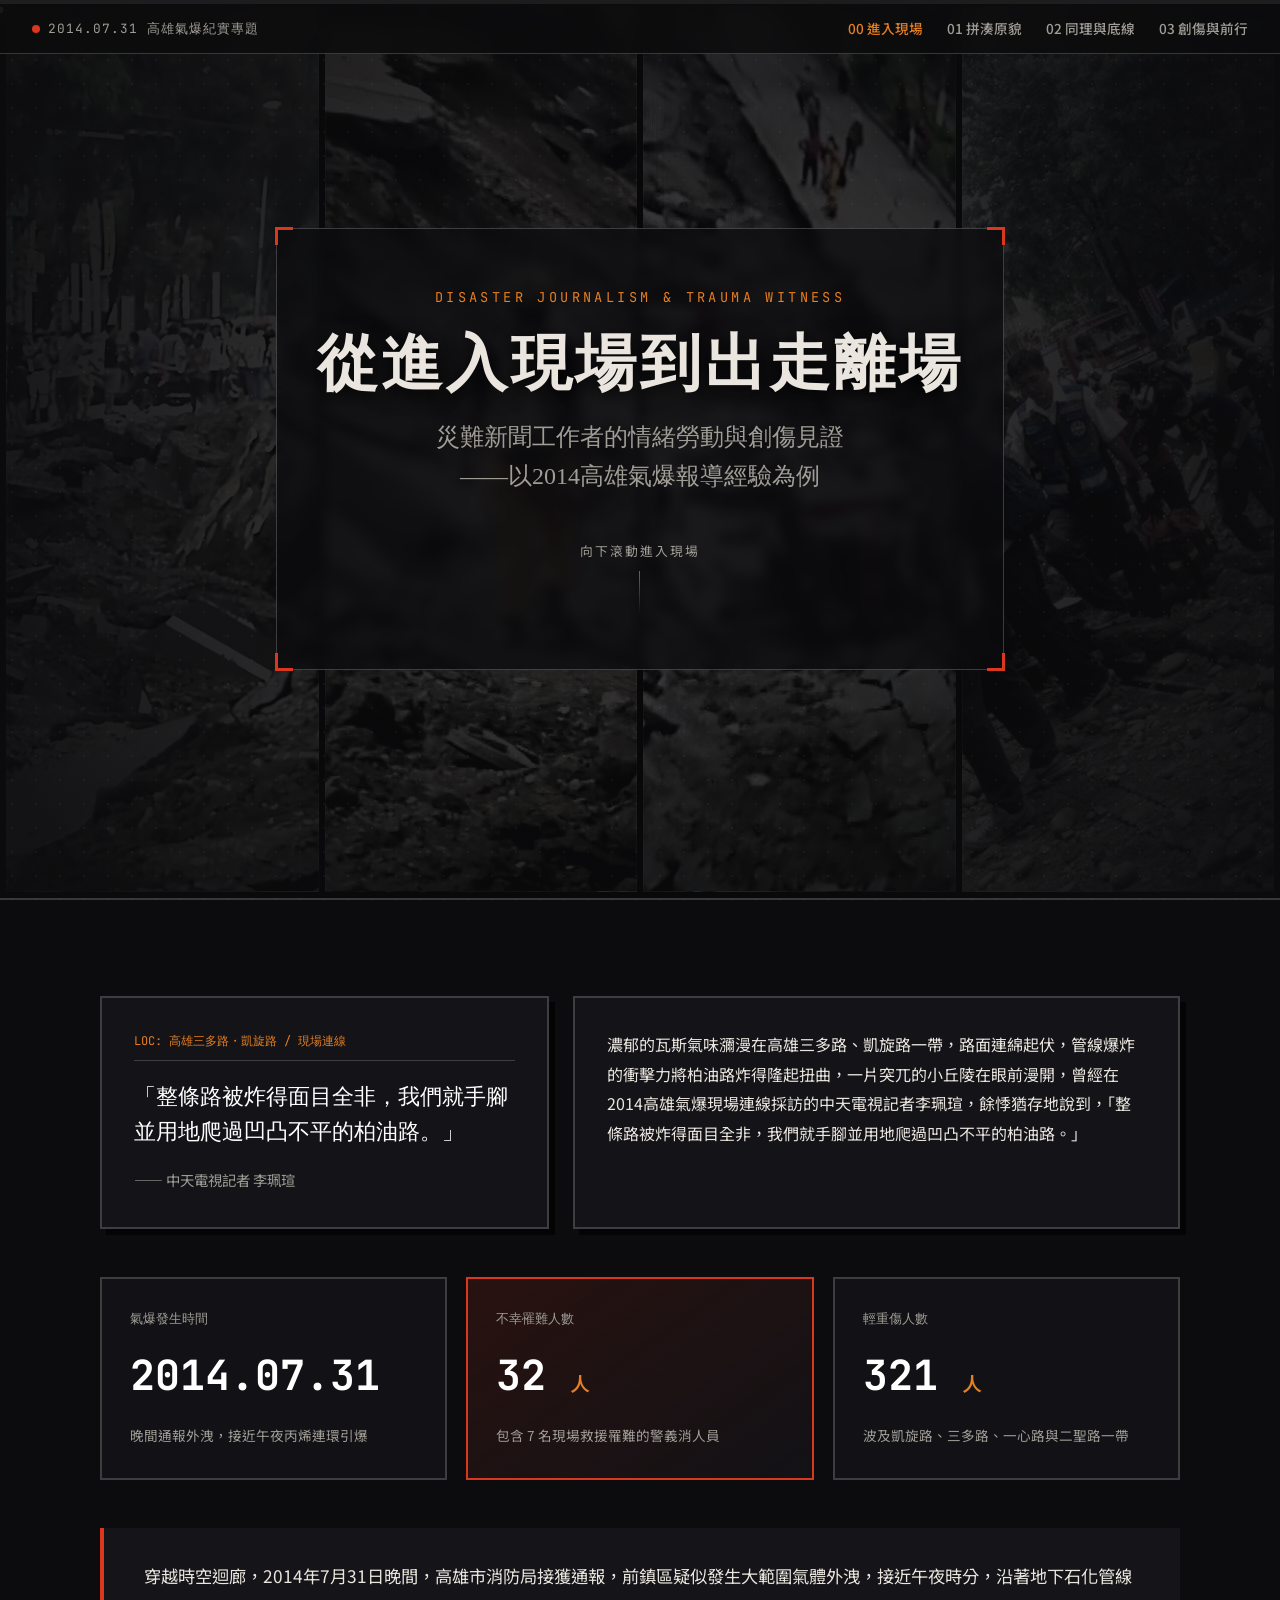
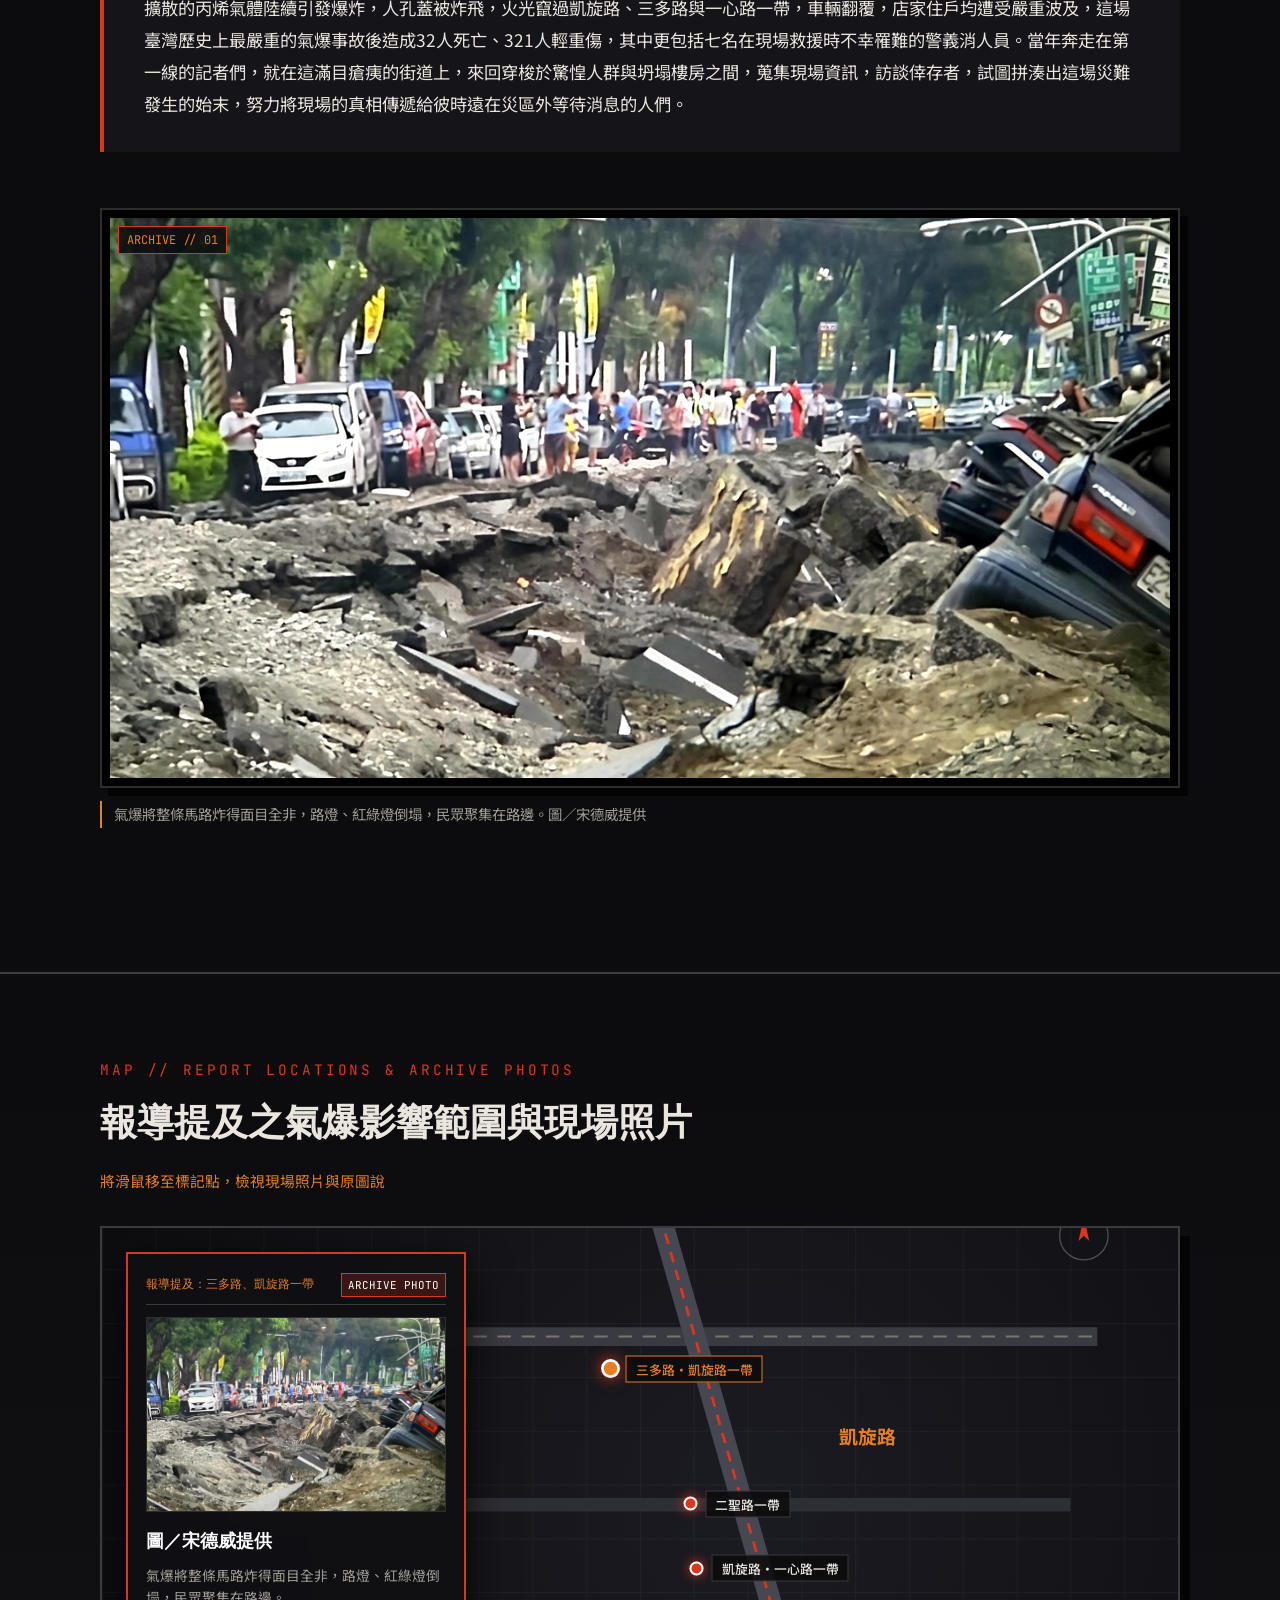
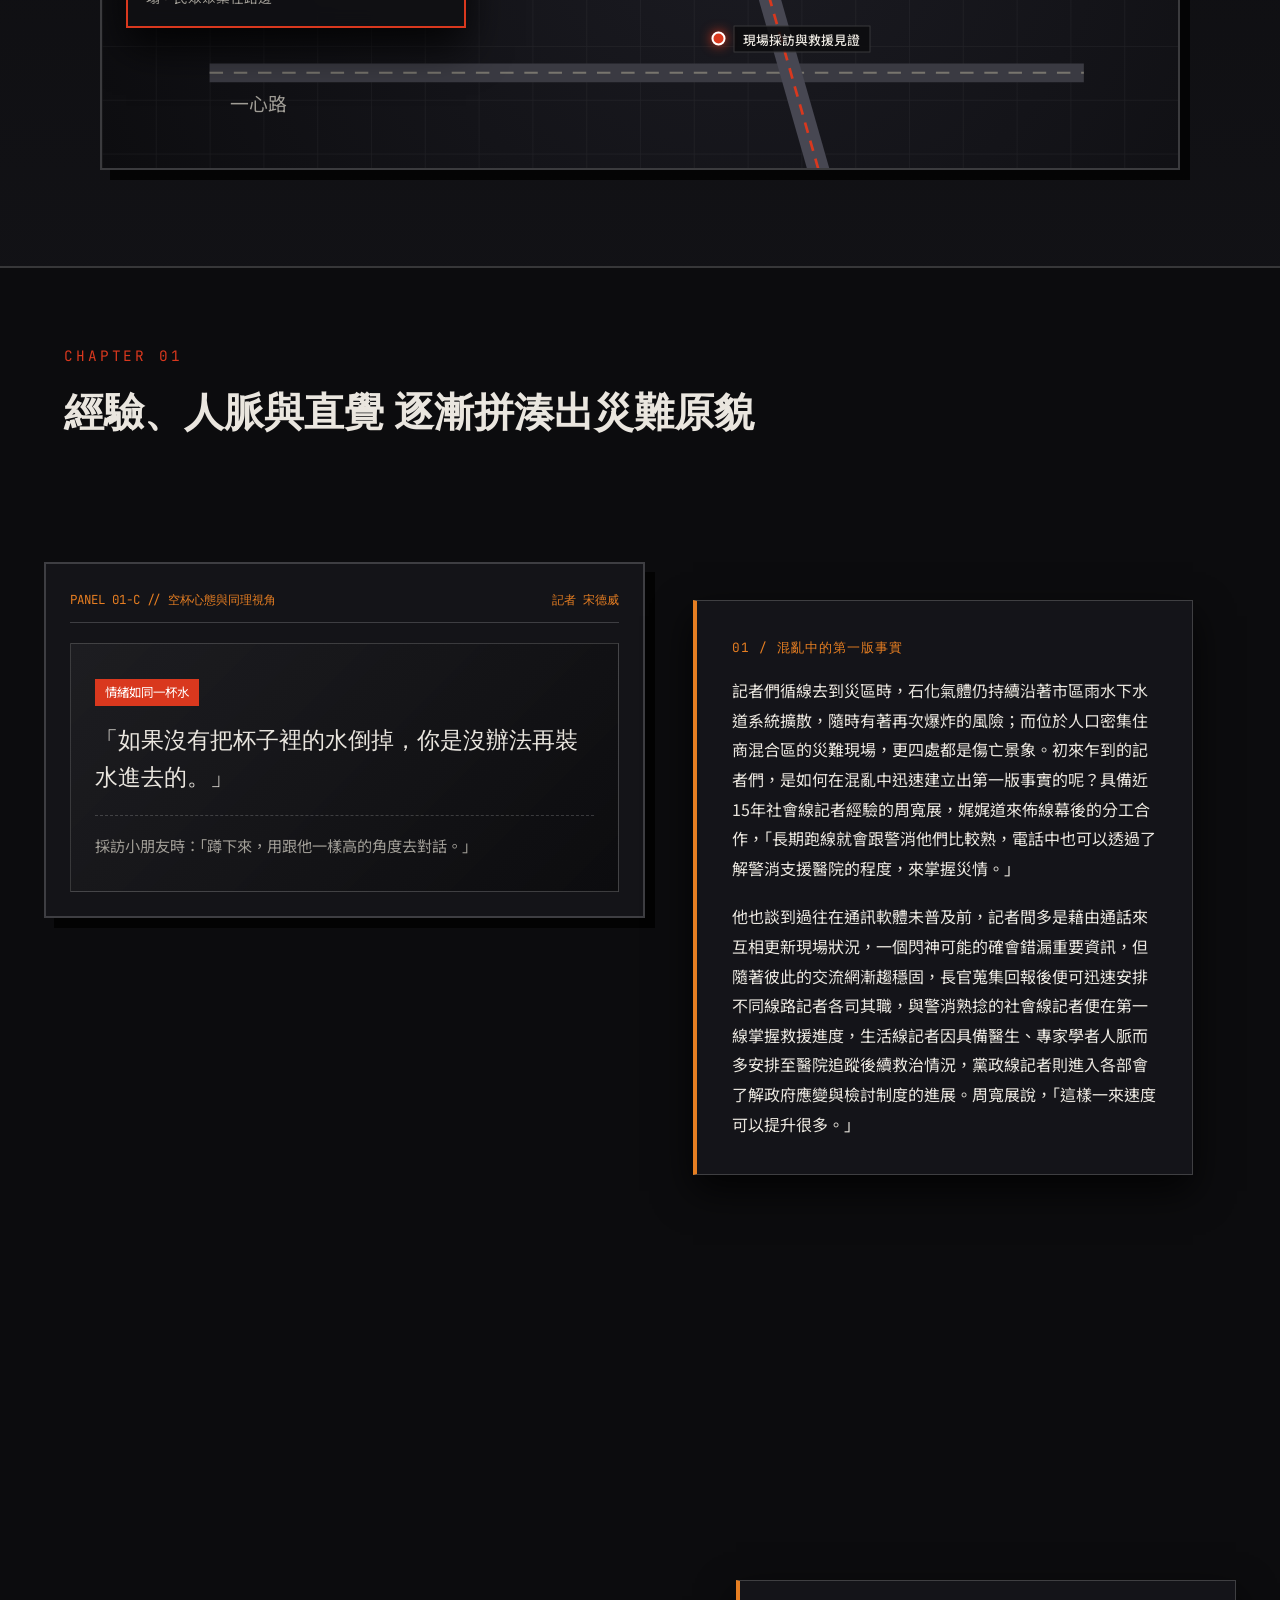
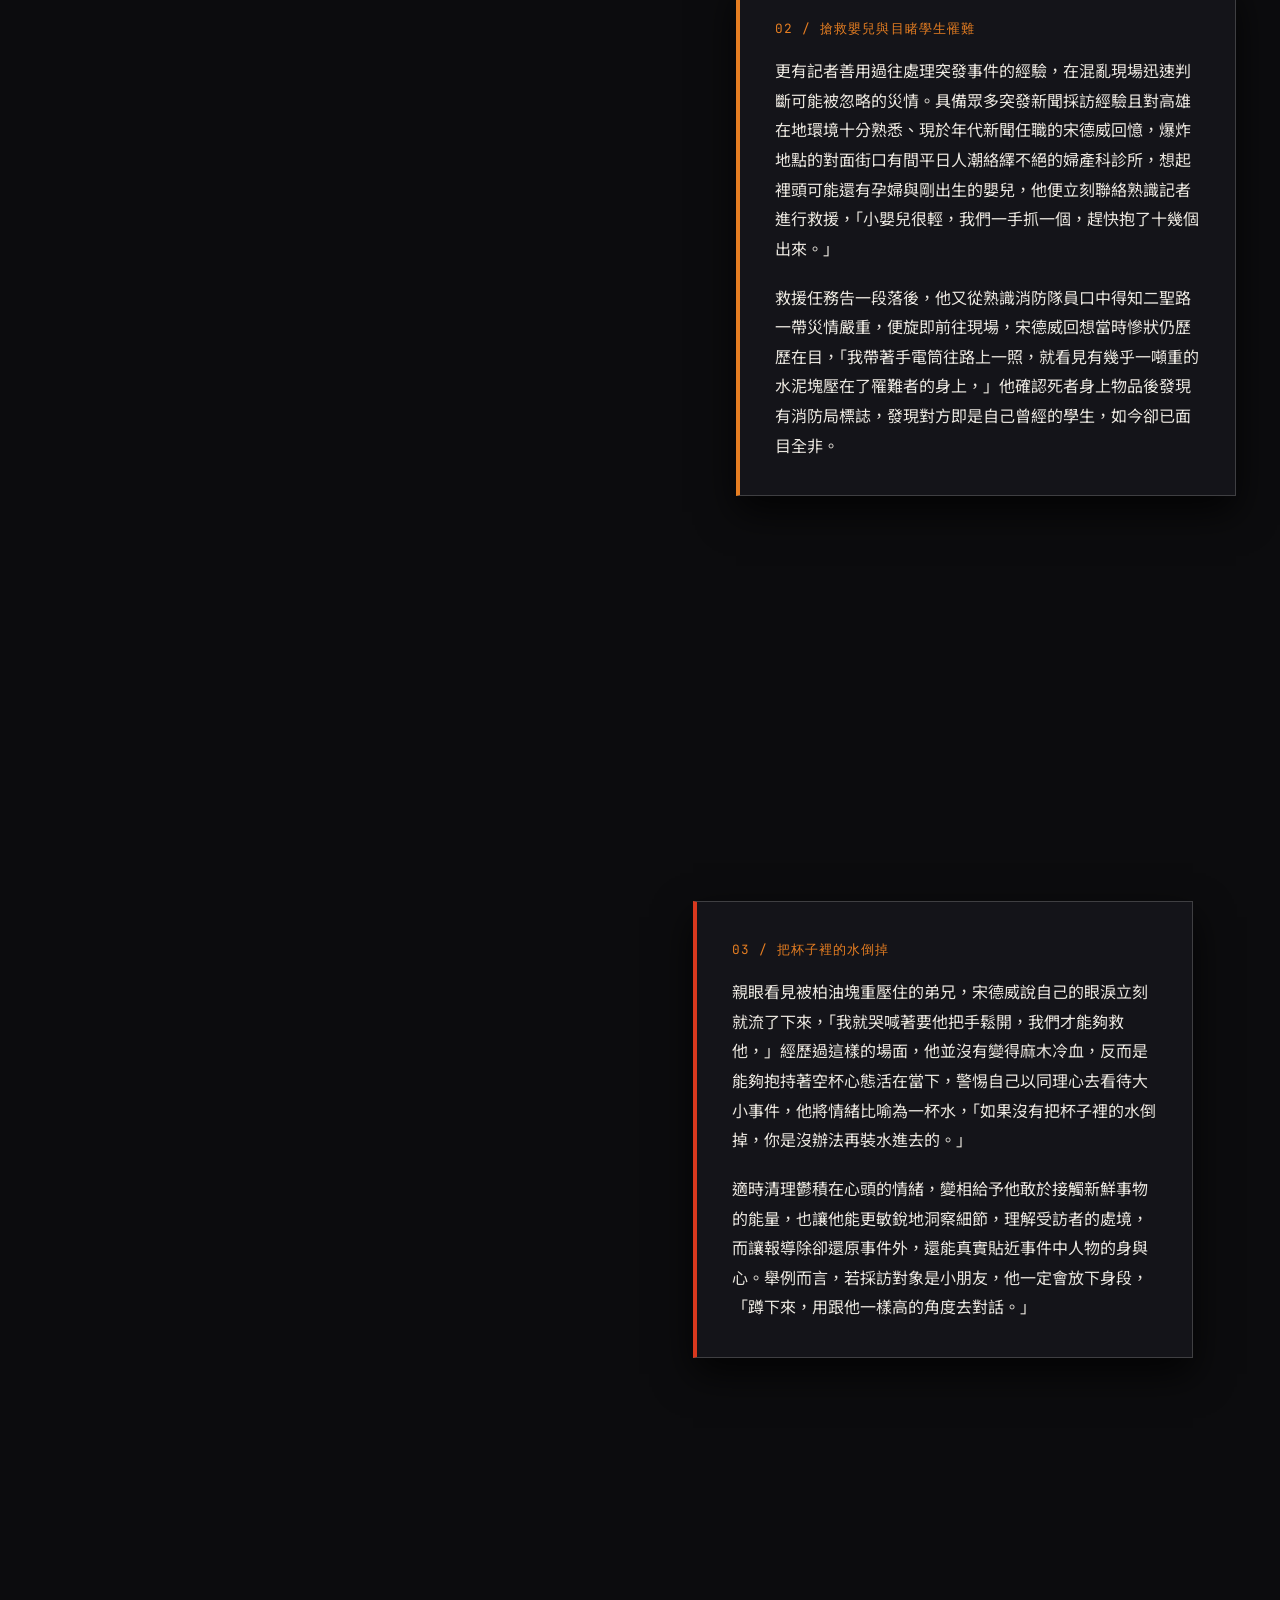
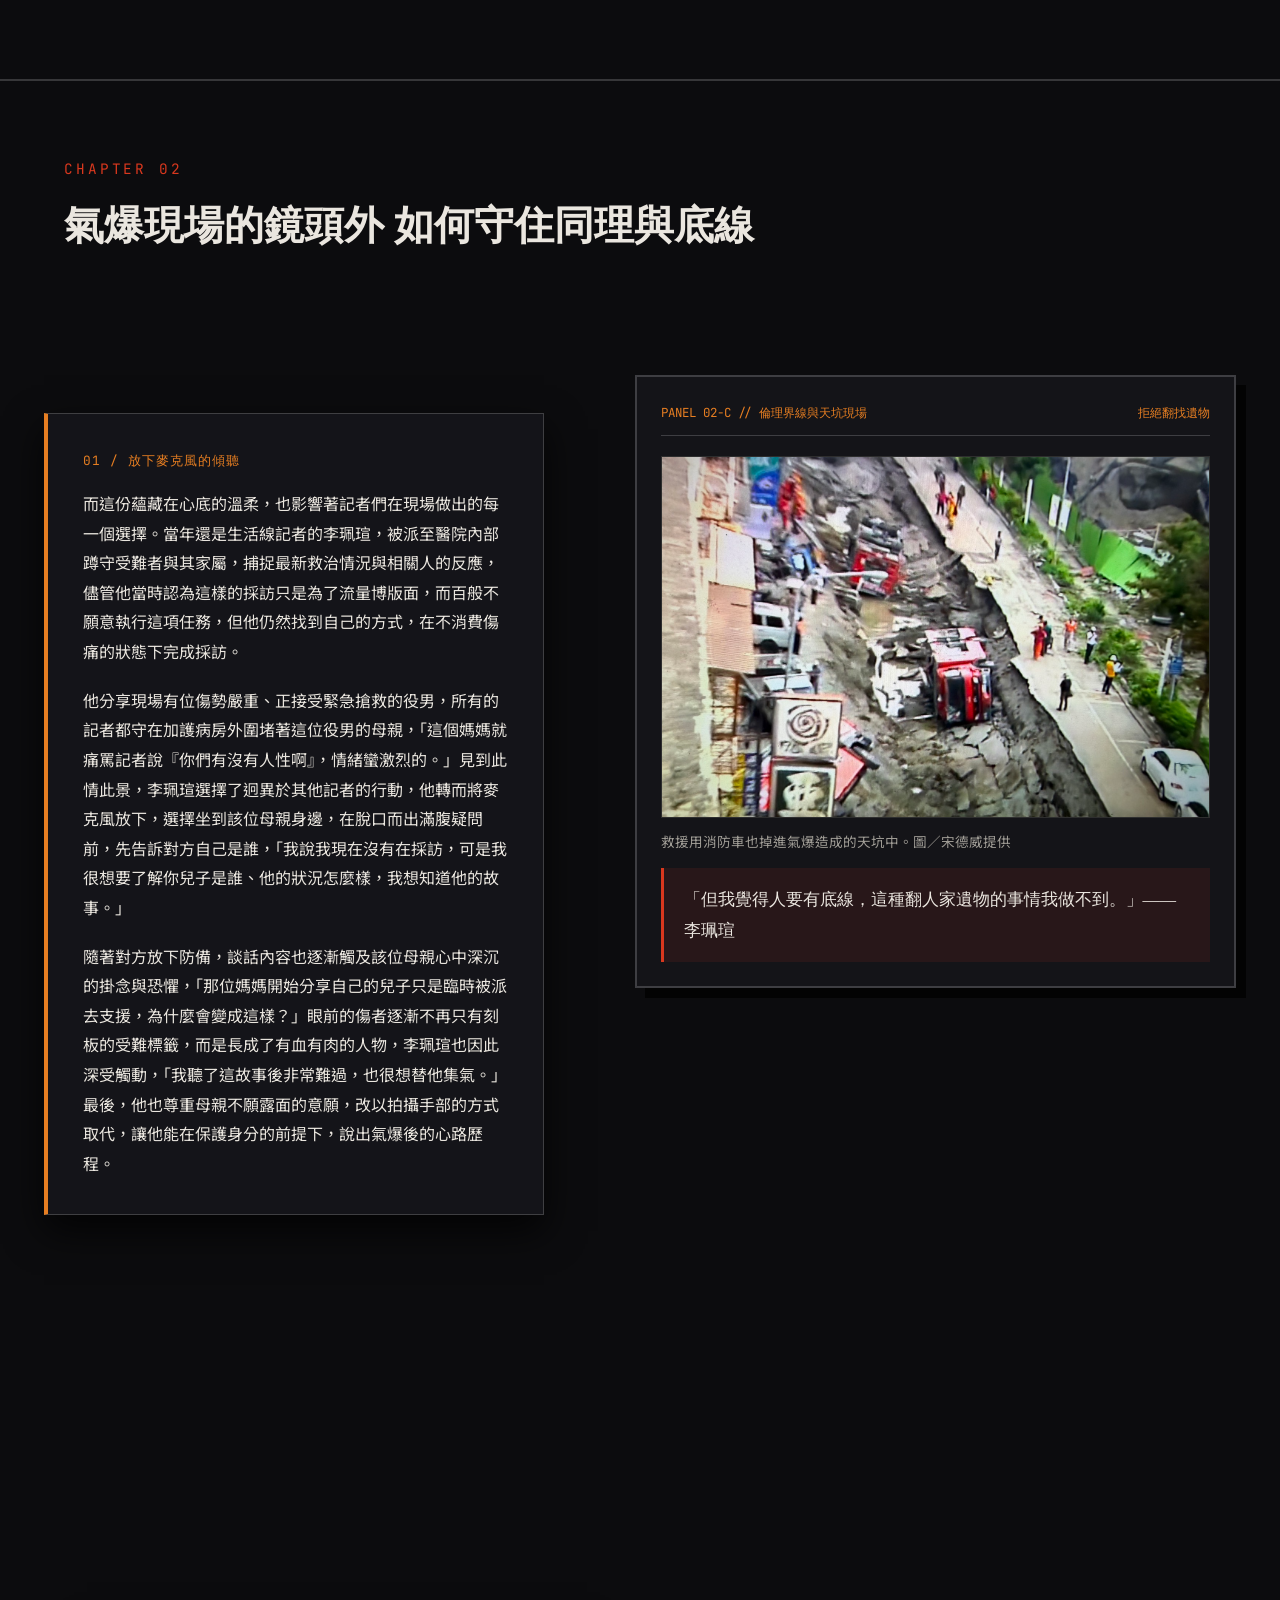
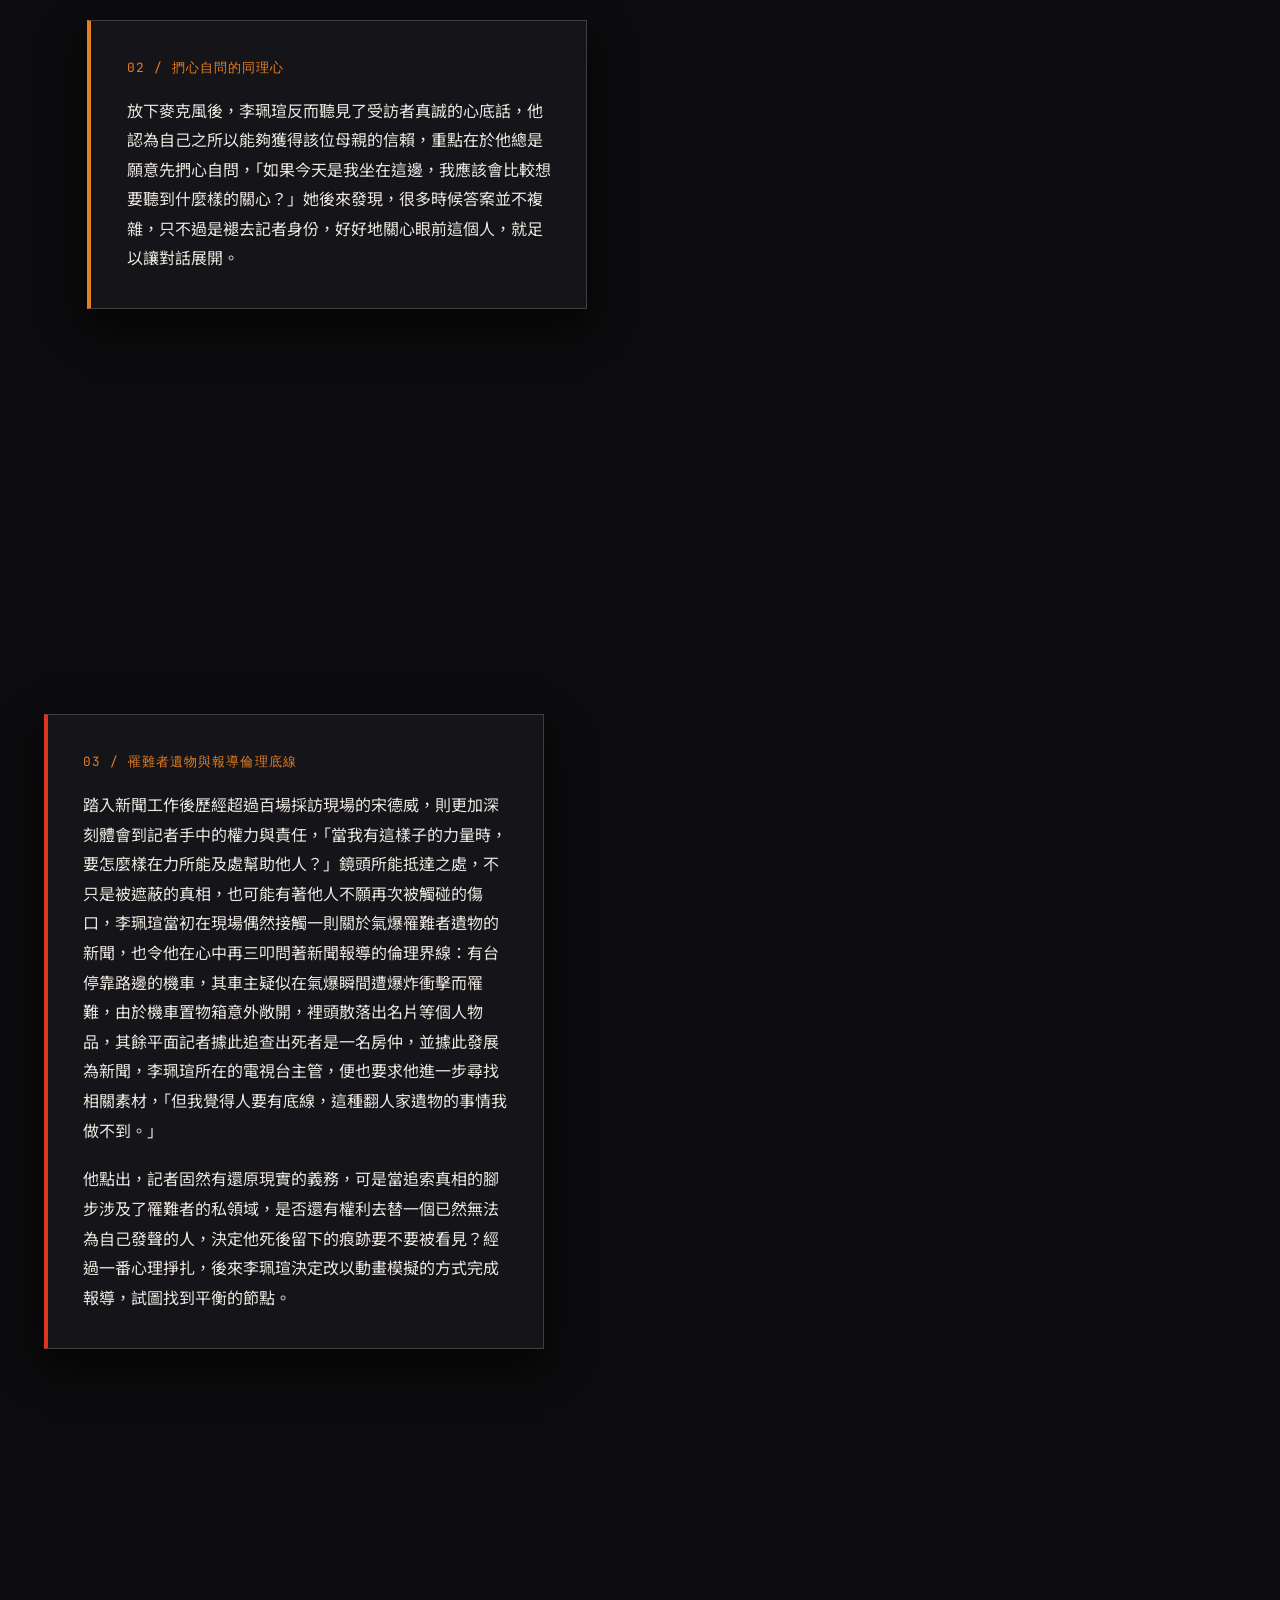
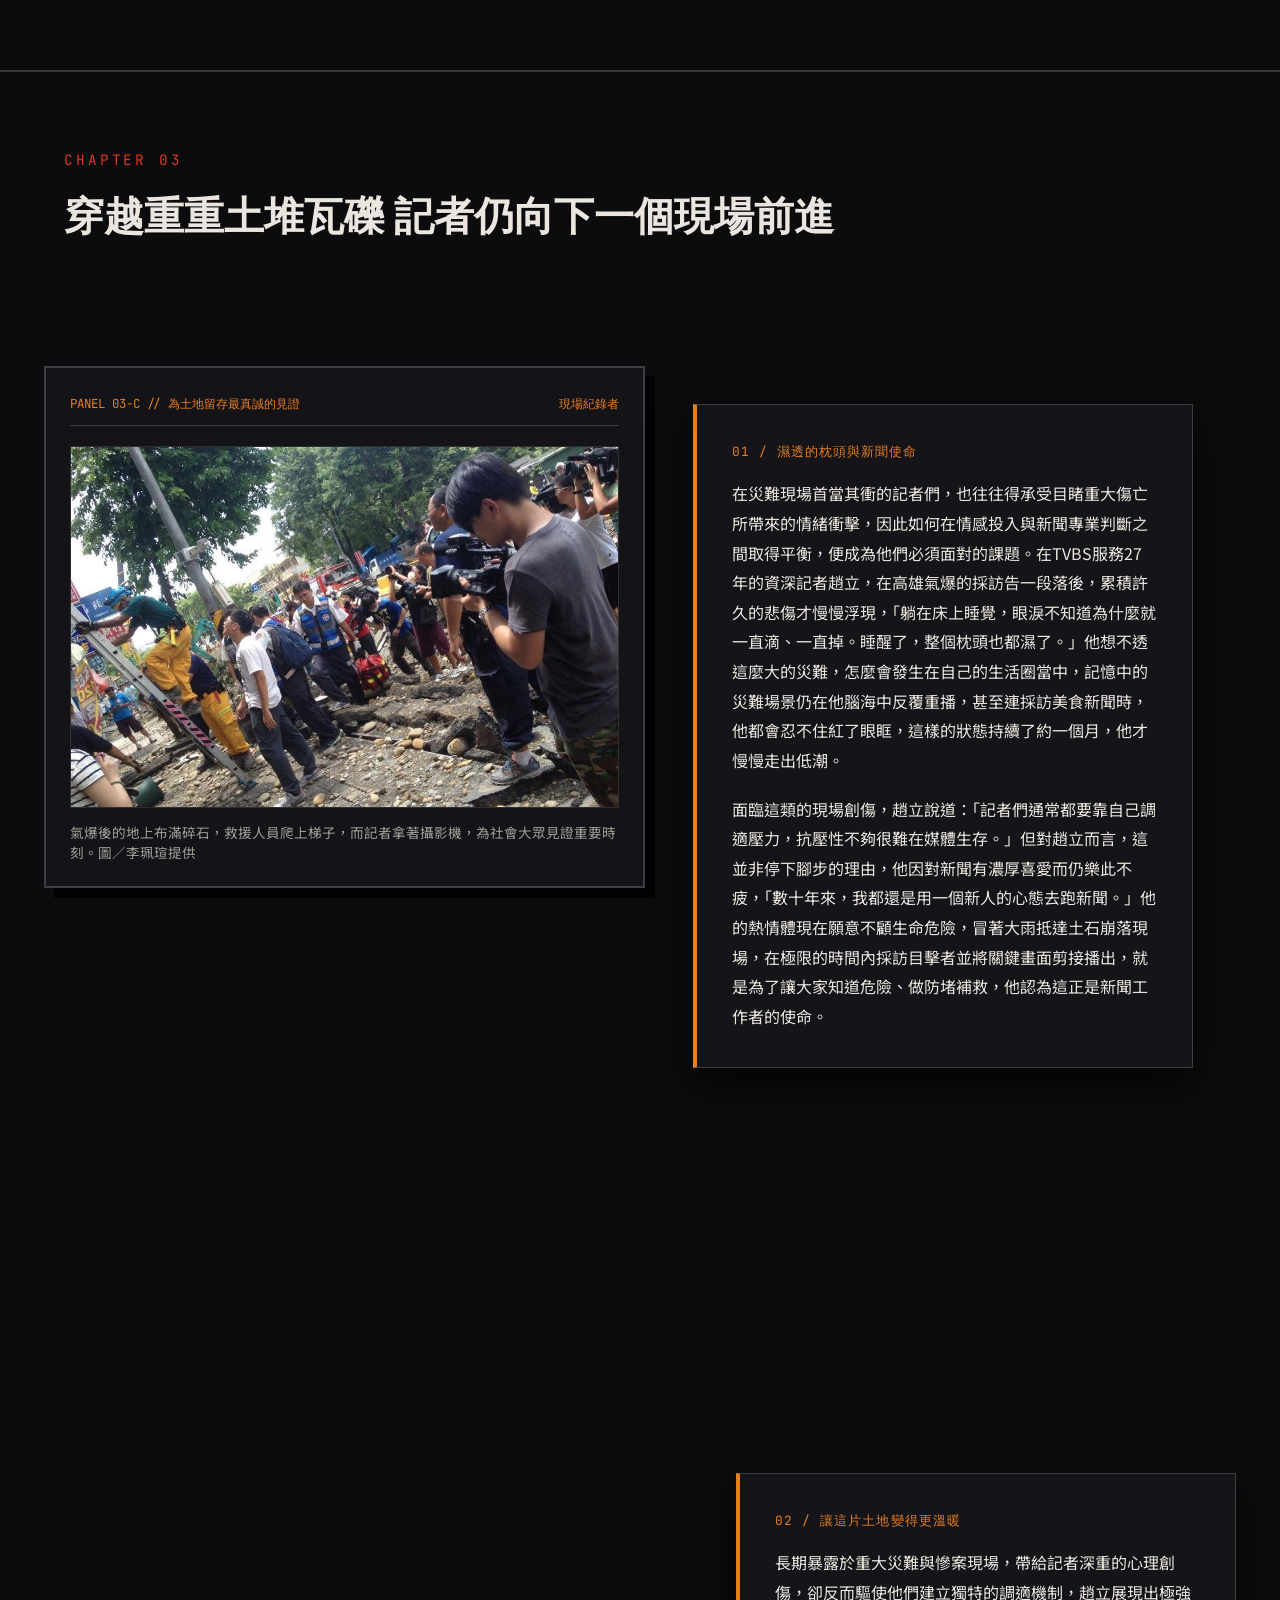
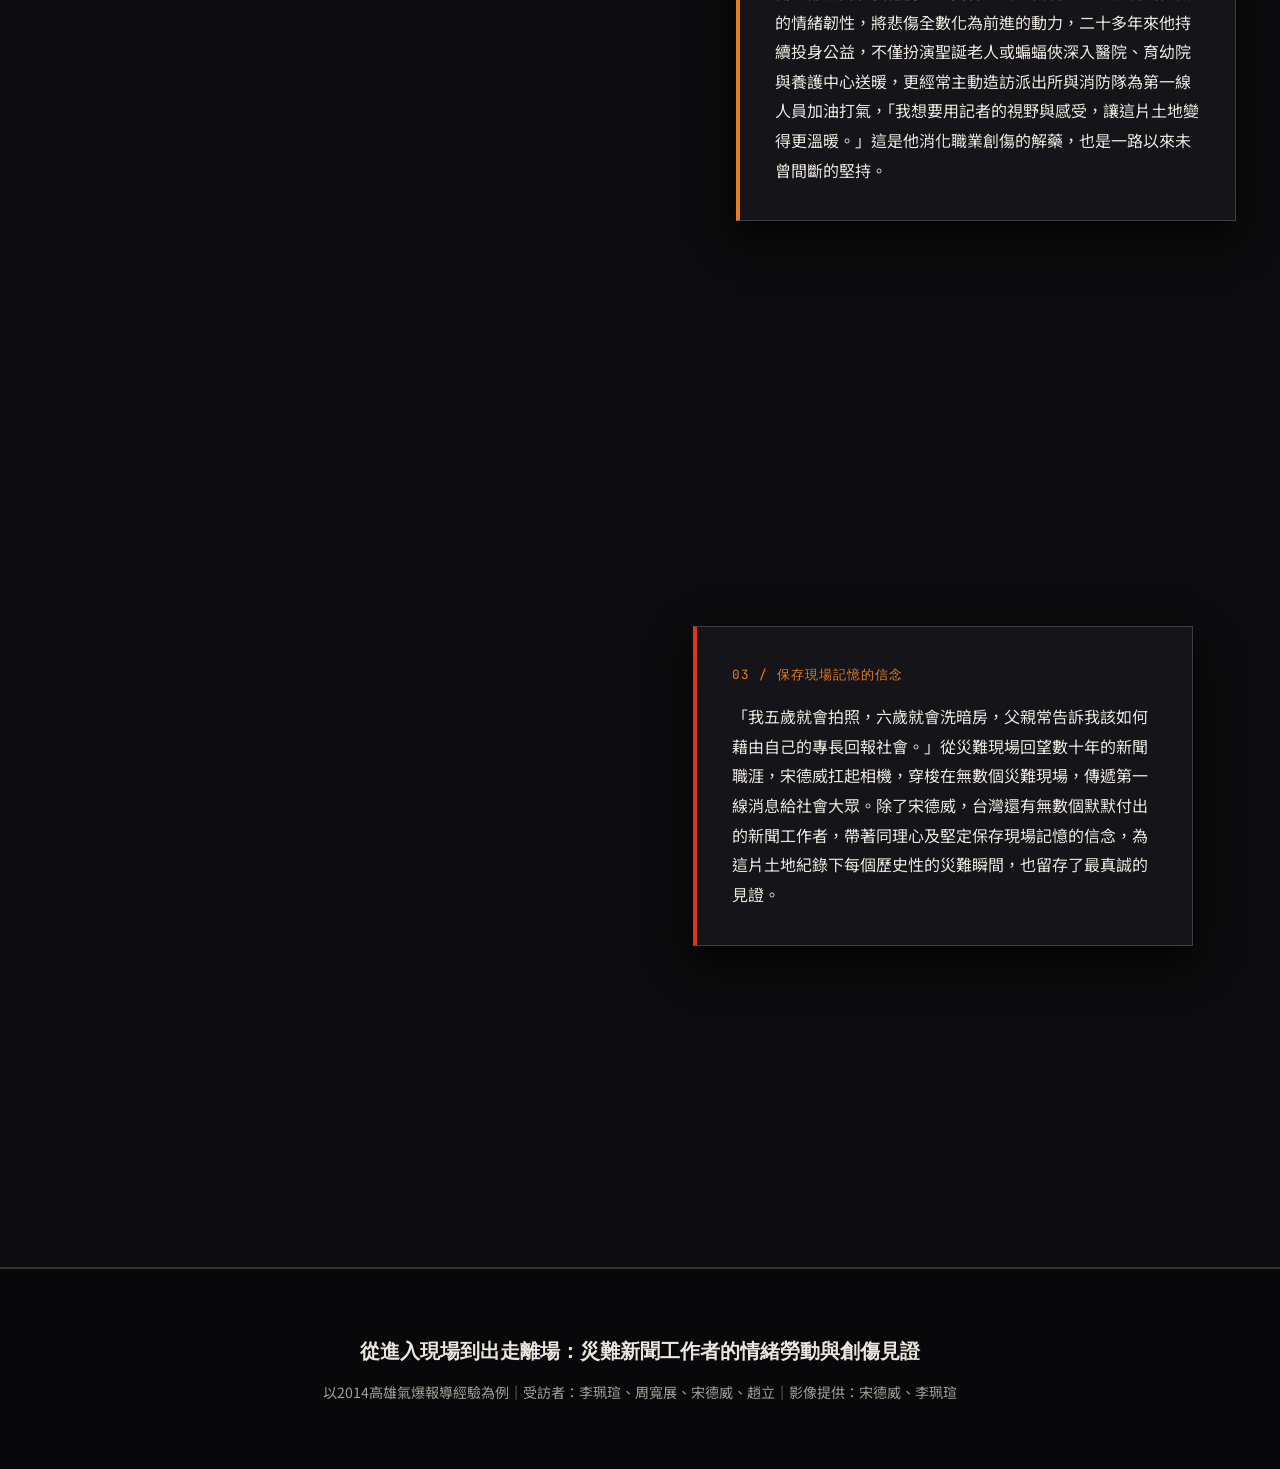
==== commit fb0f7809: "Update index.html" ====
--- a/index.html
+++ b/index.html
@@ -119,24 +119,22 @@
     </div>
   </section>
 
-  <!-- 新增：氣爆相對位置互動地圖（導言結束後） -->
+  <!-- 氣爆相對位置互動地圖（完全貼合報導原文與原圖說） -->
   <section class="map-section" id="disaster-map">
     <div class="container">
       <div class="map-header reveal-up">
-        <span class="chapter-num">MAP // RELATIVE LOCATION</span>
-        <h2>2014.07.31 高雄氣爆影響路網與採訪現場分布</h2>
+        <span class="chapter-num">MAP // REPORT LOCATIONS &amp; ARCHIVE PHOTOS</span>
+        <h2>報導提及之氣爆影響範圍與現場照片</h2>
         <p class="map-hint">
-          <span class="desktop-hint">將滑鼠移至紅色氣爆標記點，檢視第一線採訪與救援影像</span>
-          <span class="mobile-hint">點擊地圖上的紅色氣爆標記點，檢視第一線採訪與救援影像</span>
+          <span class="desktop-hint">將滑鼠移至標記點，檢視現場照片與原圖說</span>
+          <span class="mobile-hint">點擊標記點，檢視現場照片與原圖說</span>
         </p>
       </div>
 
       <div class="map-wrapper reveal-up">
-        <!-- 相對位置戰術路網圖 -->
         <div class="tactical-map">
-          <!-- SVG 道路網底圖（三多路、凱旋路、二聖路、一心路相對位置） -->
+          <!-- 僅標示報導原文提及之道路與區域：三多路、凱旋路、一心路一帶與二聖路一帶 -->
           <svg class="road-svg" viewBox="0 0 800 500" preserveAspectRatio="xMidYMid slice">
-            <!-- 網格背景線 -->
             <defs>
               <pattern id="grid" width="40" height="40" patternUnits="userSpaceOnUse">
                 <path d="M 40 0 L 0 0 0 40" fill="none" stroke="rgba(255,255,255,0.05)" stroke-width="1"/>
@@ -144,27 +142,24 @@
             </defs>
             <rect width="800" height="500" fill="url(#grid)" />
 
-            <!-- 地下石化管線警示光暈 -->
-            <path d="M 120 130 L 430 130 L 470 250 L 510 380 L 140 380" fill="none" stroke="rgba(217, 56, 30, 0.28)" stroke-width="18" stroke-linecap="round" stroke-linejoin="round"/>
-
-            <!-- 東西向主幹道：三多一路／二路 -->
+            <!-- 三多路 -->
             <line x1="60" y1="130" x2="740" y2="130" stroke="#3a3a42" stroke-width="14"/>
             <line x1="60" y1="130" x2="740" y2="130" stroke="#78756e" stroke-width="1.5" stroke-dasharray="10,8"/>
-            <text x="85" y="112" fill="#a09d96" font-size="14" font-family="Noto Sans TC">三多一路 / 三多二路</text>
-
-            <!-- 東西向幹道：二聖一路 -->
+            <text x="85" y="112" fill="#a09d96" font-size="14" font-family="Noto Sans TC">三多路</text>
+
+            <!-- 二聖路一帶 -->
             <line x1="100" y1="255" x2="720" y2="255" stroke="#2e2e35" stroke-width="10"/>
-            <text x="115" y="240" fill="#88857e" font-size="13" font-family="Noto Sans TC">二聖一路</text>
-
-            <!-- 東西向主幹道：一心一路 -->
+            <text x="115" y="240" fill="#88857e" font-size="13" font-family="Noto Sans TC">二聖路一帶</text>
+
+            <!-- 一心路 -->
             <line x1="80" y1="380" x2="730" y2="380" stroke="#3a3a42" stroke-width="14"/>
             <line x1="80" y1="380" x2="730" y2="380" stroke="#78756e" stroke-width="1.5" stroke-dasharray="10,8"/>
-            <text x="95" y="408" fill="#a09d96" font-size="14" font-family="Noto Sans TC">一心一路</text>
-
-            <!-- 南北向核心氣爆軸線：凱旋二路 / 凱旋三路 -->
+            <text x="95" y="408" fill="#a09d96" font-size="14" font-family="Noto Sans TC">一心路</text>
+
+            <!-- 凱旋路 -->
             <line x1="415" y1="40" x2="535" y2="460" stroke="#474752" stroke-width="16"/>
             <line x1="415" y1="40" x2="535" y2="460" stroke="#d9381e" stroke-width="2" stroke-dasharray="8,6"/>
-            <text x="548" y="210" fill="#e67e22" font-size="14" font-weight="bold" font-family="Noto Sans TC">凱旋二路・三路（氣爆主軸線）</text>
+            <text x="548" y="210" fill="#e67e22" font-size="14" font-weight="bold" font-family="Noto Sans TC">凱旋路</text>
 
             <!-- 方位標示 -->
             <g transform="translate(730, 55)">
@@ -174,61 +169,61 @@
             </g>
           </svg>
 
-          <!-- 互動熱點 1：三多路・凱旋路口 -->
+          <!-- 標記 1：三多路、凱旋路一帶 -->
           <button type="button" class="map-pin active" style="top: 26%; left: 54%;"
             data-img="photo1.jpg"
-            data-loc="01 // 三多路・凱旋路口"
-            data-title="路面炸裂隆起與採訪連線起點"
-            data-desc="管線爆炸衝擊力將柏油路炸得隆起扭曲，路燈與紅綠燈倒塌，李珮瑄與團隊手腳並用爬過凹凸不平的路面進行連線。">
+            data-loc="報導提及：三多路、凱旋路一帶"
+            data-title="圖／宋德威提供"
+            data-desc="氣爆將整條馬路炸得面目全非，路燈、紅綠燈倒塌，民眾聚集在路邊。">
             <span class="pin-pulse"></span>
             <span class="pin-dot"></span>
-            <span class="pin-label">三多・凱旋路口</span>
+            <span class="pin-label">三多路・凱旋路一帶</span>
           </button>
 
-          <!-- 互動熱點 2：二聖路・凱旋路口 -->
+          <!-- 標記 2：二聖路一帶 -->
           <button type="button" class="map-pin" style="top: 51%; left: 59%;"
             data-img="photo2.jpg"
-            data-loc="02 // 二聖路・凱旋路一帶"
-            data-title="搜救犬與消防隊員挺進瓦礫"
-            data-desc="宋德威先在對面婦產科診所協助抱出十多名嬰兒，隨後前往災情慘重的二聖路一帶，目睹消防隊員與搜救犬在坍塌路面展開搜救。">
+            data-loc="報導提及：二聖路一帶"
+            data-title="圖／宋德威提供"
+            data-desc="消防隊員與搜救犬不畏危險，穿梭在氣爆坍塌的馬路上，展開救援重建工作。">
             <span class="pin-pulse"></span>
             <span class="pin-dot"></span>
-            <span class="pin-label">二聖・凱旋路口</span>
+            <span class="pin-label">二聖路一帶</span>
           </button>
 
-          <!-- 互動熱點 3：凱旋路深溝天坑段 -->
+          <!-- 標記 3：凱旋路、三多路與一心路一帶 -->
           <button type="button" class="map-pin" style="top: 63%; left: 62%;"
             data-img="photo3.jpg"
-            data-loc="03 // 凱旋三路塌陷深溝"
-            data-title="救援消防車墜入氣爆天坑"
-            data-desc="地下丙烯連環引爆炸出數公尺深的壕溝天坑，第一時間趕抵現場灌救的消防車也隨路面坍塌掉入坑中。">
+            data-loc="報導提及：凱旋路、三多路與一心路一帶"
+            data-title="圖／宋德威提供"
+            data-desc="救援用消防車也掉進氣爆造成的天坑中。">
             <span class="pin-pulse"></span>
             <span class="pin-dot"></span>
-            <span class="pin-label">凱旋路天坑段</span>
+            <span class="pin-label">凱旋路・一心路一帶</span>
           </button>
 
-          <!-- 互動熱點 4：一心路・凱旋路口 -->
+          <!-- 標記 4：凱旋路、三多路與一心路一帶 -->
           <button type="button" class="map-pin" style="top: 76%; left: 64%;"
             data-img="photo4.jpg"
-            data-loc="04 // 一心路・凱旋路口"
-            data-title="碎石瓦礫間的救援與鏡頭見證"
-            data-desc="氣爆後路面布滿碎石，救援人員架起梯子穿梭搶救，新聞攝影記者扛著攝影機在第一線為社會留存歷史見證。">
+            data-loc="報導提及：凱旋路、三多路與一心路一帶"
+            data-title="圖／李珮瑄提供"
+            data-desc="氣爆後的地上布滿碎石，救援人員爬上梯子，而記者拿著攝影機，為社會大眾見證重要時刻。">
             <span class="pin-pulse"></span>
             <span class="pin-dot"></span>
-            <span class="pin-label">一心・凱旋路口</span>
+            <span class="pin-label">現場採訪與救援見證</span>
           </button>
 
-          <!-- 彈出照片資訊卡（電腦版浮動在右側／手機版自動變為下方固定卡片） -->
+          <!-- 彈出照片資訊卡 -->
           <div class="map-popup-card" id="mapPopupCard">
             <div class="popup-header">
-              <span id="popupLoc">01 // 三多路・凱旋路口</span>
+              <span id="popupLoc">報導提及：三多路、凱旋路一帶</span>
               <span class="popup-live">ARCHIVE PHOTO</span>
             </div>
             <div class="popup-img-box">
-              <img id="popupImg" src="photo1.jpg" alt="高雄氣爆現場照片" />
-            </div>
-            <h3 id="popupTitle">路面炸裂隆起與採訪連線起點</h3>
-            <p id="popupDesc">管線爆炸衝擊力將柏油路炸得隆起扭曲，路燈與紅綠燈倒塌，李珮瑄與團隊手腳並用爬過凹凸不平的路面進行連線。</p>
+              <img id="popupImg" src="photo1.jpg" alt="氣爆將整條馬路炸得面目全非，路燈、紅綠燈倒塌，民眾聚集在路邊。" />
+            </div>
+            <h3 id="popupTitle">圖／宋德威提供</h3>
+            <p id="popupDesc">氣爆將整條馬路炸得面目全非，路燈、紅綠燈倒塌，民眾聚集在路邊。</p>
           </div>
         </div>
       </div>
--- a/style.css
+++ b/style.css
@@ -0,0 +1,950 @@
+:root {
+  --bg-asphalt: #0c0c0e;
+  --bg-panel: #141418;
+  --bg-card: rgba(22, 22, 27, 0.92);
+  --text-primary: #eae6df;
+  --text-secondary: #a09d96;
+  --accent-flame: #d9381e;
+  --accent-amber: #e67e22;
+  --border-grid: rgba(255, 255, 255, 0.18);
+  --font-serif: 'Noto Serif TC', serif;
+  --font-sans: 'Noto Sans TC', sans-serif;
+  --font-mono: 'JetBrains Mono', monospace;
+}
+
+* {
+  box-sizing: border-box;
+  margin: 0;
+  padding: 0;
+}
+
+html {
+  scroll-behavior: smooth;
+  background-color: var(--bg-asphalt);
+  color: var(--text-primary);
+  font-family: var(--font-sans);
+  line-height: 1.85;
+}
+
+body {
+  overflow-x: hidden;
+  position: relative;
+}
+
+/* 頂部進度條 */
+.progress-container {
+  position: fixed;
+  top: 0;
+  left: 0;
+  width: 100%;
+  height: 4px;
+  background: rgba(255, 255, 255, 0.08);
+  z-index: 1000;
+}
+
+.progress-bar {
+  height: 100%;
+  width: 0%;
+  background: linear-gradient(90deg, var(--accent-flame), var(--accent-amber));
+  box-shadow: 0 0 10px var(--accent-flame);
+}
+
+/* 導覽列 */
+.site-header {
+  position: fixed;
+  top: 4px;
+  left: 0;
+  width: 100%;
+  padding: 0.75rem 2rem;
+  display: flex;
+  justify-content: space-between;
+  align-items: center;
+  background: rgba(12, 12, 14, 0.85);
+  backdrop-filter: blur(8px);
+  border-bottom: 1px solid var(--border-grid);
+  z-index: 900;
+}
+
+.header-tag {
+  font-family: var(--font-mono);
+  font-size: 0.8rem;
+  letter-spacing: 0.08em;
+  color: var(--text-secondary);
+  display: flex;
+  align-items: center;
+  gap: 8px;
+}
+
+.rec-dot {
+  width: 8px;
+  height: 8px;
+  background-color: var(--accent-flame);
+  border-radius: 50%;
+  animation: pulse 1.6s infinite;
+}
+
+@keyframes pulse {
+  0%, 100% { opacity: 1; transform: scale(1); }
+  50% { opacity: 0.35; transform: scale(0.85); }
+}
+
+.chapter-nav {
+  display: flex;
+  gap: 1.5rem;
+}
+
+.nav-link {
+  color: var(--text-secondary);
+  text-decoration: none;
+  font-size: 0.85rem;
+  font-weight: 500;
+  transition: color 0.25s;
+}
+
+.nav-link:hover,
+.nav-link.active {
+  color: var(--accent-amber);
+}
+
+/* 背景 Canvas 與寫實顆粒層 */
+#emberCanvas {
+  position: fixed;
+  top: 0;
+  left: 0;
+  width: 100vw;
+  height: 100vh;
+  pointer-events: none;
+  z-index: 1;
+}
+
+.noise-overlay {
+  position: fixed;
+  inset: 0;
+  pointer-events: none;
+  z-index: 2;
+  opacity: 0.04;
+  background-image: radial-gradient(#ffffff 1px, transparent 0);
+  background-size: 24px 24px;
+}
+
+/* 首屏四分格英雄區 */
+.hero-section {
+  position: relative;
+  height: 100vh;
+  display: flex;
+  align-items: center;
+  justify-content: center;
+  overflow: hidden;
+  border-bottom: 2px solid var(--border-grid);
+}
+
+.hero-grid-panels {
+  position: absolute;
+  inset: 0;
+  display: grid;
+  grid-template-columns: repeat(4, 1fr);
+  gap: 6px;
+  background-color: #000;
+  padding: 6px;
+}
+
+.bg-panel {
+  background-size: cover;
+  background-position: center;
+  filter: grayscale(70%) contrast(125%) brightness(0.45);
+  border: 1px solid rgba(255, 255, 255, 0.15);
+  transition: filter 0.6s ease, transform 0.6s ease;
+}
+
+.hero-section:hover .bg-panel:hover {
+  filter: grayscale(15%) contrast(115%) brightness(0.65);
+}
+
+.hero-overlay {
+  position: absolute;
+  inset: 0;
+  background: radial-gradient(circle at center, rgba(12, 12, 14, 0.45) 0%, rgba(12, 12, 14, 0.92) 90%);
+  pointer-events: none;
+}
+
+.hero-content {
+  position: relative;
+  z-index: 10;
+  max-width: 920px;
+  padding: 2rem;
+  text-align: center;
+}
+
+/* 寫實攝影觀景窗外框 */
+.viewfinder-frame {
+  position: relative;
+  padding: 3.5rem 2.5rem;
+  background: rgba(12, 12, 14, 0.72);
+  border: 1px solid rgba(255, 255, 255, 0.2);
+  backdrop-filter: blur(6px);
+}
+
+.corner {
+  position: absolute;
+  width: 18px;
+  height: 18px;
+  border-color: var(--accent-flame);
+  border-style: solid;
+}
+
+.corner.tl { top: -2px; left: -2px; border-width: 3px 0 0 3px; }
+.corner.tr { top: -2px; right: -2px; border-width: 3px 3px 0 0; }
+.corner.bl { bottom: -2px; left: -2px; border-width: 0 0 3px 3px; }
+.corner.br { bottom: -2px; right: -2px; border-width: 0 3px 3px 0; }
+
+.hero-kicker {
+  font-family: var(--font-mono);
+  font-size: 0.85rem;
+  letter-spacing: 0.25em;
+  color: var(--accent-amber);
+  margin-bottom: 1rem;
+}
+
+.hero-title {
+  font-family: var(--font-serif);
+  font-size: clamp(2.2rem, 5vw, 3.8rem);
+  font-weight: 900;
+  letter-spacing: 0.06em;
+  line-height: 1.25;
+  margin-bottom: 1rem;
+  text-shadow: 0 4px 20px rgba(0, 0, 0, 0.9);
+}
+
+.hero-subtitle {
+  font-family: var(--font-serif);
+  font-size: clamp(1.1rem, 2.2vw, 1.5rem);
+  font-weight: 500;
+  color: var(--text-secondary);
+  line-height: 1.6;
+  margin-bottom: 2.5rem;
+}
+
+.scroll-indicator {
+  display: inline-flex;
+  flex-direction: column;
+  align-items: center;
+  gap: 8px;
+  font-size: 0.8rem;
+  letter-spacing: 0.15em;
+  color: var(--text-secondary);
+}
+
+.scroll-line {
+  width: 1px;
+  height: 42px;
+  background: linear-gradient(to bottom, var(--accent-flame), transparent);
+}
+
+/* 序幕與寫實分格區塊 */
+.prologue-section {
+  position: relative;
+  z-index: 5;
+  padding: 6rem 1.5rem;
+}
+
+.container {
+  max-width: 1080px;
+  margin: 0 auto;
+}
+
+.comic-panel-row {
+  display: grid;
+  grid-template-columns: 1fr 1.35fr;
+  gap: 1.5rem;
+  margin-bottom: 3rem;
+}
+
+.comic-panel {
+  background: var(--bg-panel);
+  border: 2px solid var(--border-grid);
+  padding: 2rem;
+  position: relative;
+  box-shadow: 6px 6px 0px rgba(0, 0, 0, 0.65);
+}
+
+.panel-meta {
+  font-family: var(--font-mono);
+  font-size: 0.75rem;
+  color: var(--accent-amber);
+  border-bottom: 1px solid var(--border-grid);
+  padding-bottom: 0.5rem;
+  margin-bottom: 1.2rem;
+}
+
+.panel-quote blockquote {
+  font-family: var(--font-serif);
+  font-size: 1.35rem;
+  line-height: 1.6;
+  color: #fff;
+  margin-bottom: 1rem;
+}
+
+.panel-quote cite {
+  font-size: 0.9rem;
+  color: var(--text-secondary);
+  font-style: normal;
+}
+
+/* 災難統計分格 */
+.stats-grid {
+  display: grid;
+  grid-template-columns: repeat(3, 1fr);
+  gap: 1.2rem;
+  margin-bottom: 3rem;
+}
+
+.stat-panel {
+  background: #121216;
+  border: 2px solid var(--border-grid);
+  padding: 1.75rem;
+  text-align: left;
+}
+
+.stat-panel.alert {
+  border-color: var(--accent-flame);
+  background: linear-gradient(145deg, rgba(217, 56, 30, 0.14), #121216);
+}
+
+.stat-label {
+  font-family: var(--font-mono);
+  font-size: 0.8rem;
+  color: var(--text-secondary);
+  display: block;
+}
+
+.stat-value {
+  font-family: var(--font-mono);
+  font-size: 2.6rem;
+  font-weight: 700;
+  color: #fff;
+  margin: 0.4rem 0;
+}
+
+.stat-value small {
+  font-size: 1.1rem;
+  color: var(--accent-amber);
+}
+
+.stat-desc {
+  font-size: 0.85rem;
+  color: var(--text-secondary);
+}
+
+.prose-box {
+  background: var(--bg-card);
+  border-left: 4px solid var(--accent-flame);
+  padding: 2rem 2.5rem;
+  margin-bottom: 3.5rem;
+  font-size: 1.08rem;
+}
+
+/* 全幅寫實影像分格 */
+.full-panel-figure {
+  margin: 3rem 0;
+}
+
+.panel-frame {
+  position: relative;
+  border: 2px solid var(--border-grid);
+  background: #000;
+  padding: 8px;
+  box-shadow: 8px 8px 0 rgba(0, 0, 0, 0.7);
+}
+
+.frame-tag {
+  position: absolute;
+  top: 16px;
+  left: 16px;
+  background: rgba(12, 12, 14, 0.85);
+  border: 1px solid var(--accent-flame);
+  color: var(--accent-amber);
+  font-family: var(--font-mono);
+  font-size: 0.75rem;
+  padding: 2px 8px;
+  z-index: 2;
+}
+
+.panel-frame img {
+  width: 100%;
+  max-height: 560px;
+  object-fit: cover;
+  display: block;
+  filter: contrast(112%);
+}
+
+figcaption {
+  margin-top: 0.85rem;
+  font-size: 0.9rem;
+  color: var(--text-secondary);
+  border-left: 2px solid var(--accent-amber);
+  padding-left: 0.75rem;
+}
+
+/* 章節橫幅：加大下方間距，避免與第一個格子重疊 */
+.scrolly-section {
+  position: relative;
+  z-index: 5;
+  border-top: 2px solid var(--border-grid);
+}
+
+.chapter-banner {
+  max-width: 1200px;
+  margin: 0 auto;
+  padding: 4.5rem 1.5rem 3.5rem;
+  position: relative;
+  z-index: 10;
+}
+
+.chapter-num {
+  font-family: var(--font-mono);
+  color: var(--accent-flame);
+  font-size: 0.9rem;
+  letter-spacing: 0.2em;
+}
+
+.chapter-banner h2 {
+  font-family: var(--font-serif);
+  font-size: clamp(1.7rem, 3.2vw, 2.5rem);
+  margin-top: 0.4rem;
+}
+
+/* Scrollytelling 雙欄容器：往下推開距離，並支援 1、3左 2右交錯 */
+.scrolly-container {
+  max-width: 1240px;
+  margin: 0 auto;
+  padding: 2.5rem 1.5rem 6rem;
+  display: grid;
+  grid-template-columns: 1.05fr 0.95fr;
+  gap: 3rem;
+  align-items: start;
+}
+
+.scrolly-container.reverse-layout {
+  grid-template-columns: 0.95fr 1.05fr;
+}
+
+.scrolly-container.reverse-layout .sticky-visual {
+  order: 2;
+}
+
+.scrolly-container.reverse-layout .scrolly-steps {
+  order: 1;
+}
+
+.sticky-visual {
+  position: sticky;
+  top: 16vh;
+  min-height: 70vh;
+  height: auto;
+  display: flex;
+  align-items: flex-start;
+  padding-top: 1rem;
+}
+
+.visual-stage {
+  position: relative;
+  width: 100%;
+  min-height: 520px;
+}
+
+.stage-card {
+  position: absolute;
+  top: 0;
+  left: 0;
+  right: 0;
+  opacity: 0;
+  transform: translateY(15px) scale(0.98);
+  transition: opacity 0.55s ease, transform 0.55s ease;
+  pointer-events: none;
+  display: flex;
+  flex-direction: column;
+  justify-content: flex-start;
+}
+
+.stage-card.active {
+  opacity: 1;
+  transform: translateY(0) scale(1);
+  pointer-events: auto;
+}
+
+/* 寫實分格框（Split Frame） */
+.split-frame {
+  background: var(--bg-panel);
+  border: 2px solid var(--border-grid);
+  padding: 1.5rem;
+  box-shadow: 10px 10px 0 rgba(0, 0, 0, 0.75);
+}
+
+.frame-header {
+  display: flex;
+  justify-content: space-between;
+  font-family: var(--font-mono);
+  font-size: 0.78rem;
+  color: var(--accent-amber);
+  border-bottom: 1px solid var(--border-grid);
+  padding-bottom: 0.65rem;
+  margin-bottom: 1.25rem;
+}
+
+.panel-image-wrap {
+  border: 1px solid var(--border-grid);
+  overflow: hidden;
+  margin-bottom: 0.85rem;
+  background: #000;
+}
+
+.panel-image-wrap img {
+  width: 100%;
+  max-height: 360px;
+  object-fit: cover;
+  display: block;
+}
+
+.stage-caption {
+  font-size: 0.85rem;
+  color: var(--text-secondary);
+  line-height: 1.5;
+}
+
+.stage-quote {
+  margin-top: 1rem;
+  padding: 1rem 1.2rem;
+  background: rgba(217, 56, 30, 0.1);
+  border-left: 3px solid var(--accent-flame);
+  font-family: var(--font-serif);
+  font-size: 1.05rem;
+}
+
+/* 佈線圖與分鏡格 */
+.network-diagram,
+.storyboard-grid {
+  display: grid;
+  gap: 0.9rem;
+}
+
+.node-box,
+.mini-panel {
+  background: rgba(255, 255, 255, 0.03);
+  border: 1px solid var(--border-grid);
+  padding: 1rem 1.2rem;
+}
+
+.mini-panel.highlight {
+  border-color: var(--accent-amber);
+  background: rgba(230, 126, 34, 0.1);
+}
+
+.node-box strong,
+.mini-tag {
+  font-family: var(--font-mono);
+  font-size: 0.82rem;
+  color: var(--accent-amber);
+  display: block;
+  margin-bottom: 0.25rem;
+}
+
+.quote-highlight-panel {
+  padding: 2rem 1.5rem;
+  background: linear-gradient(135deg, rgba(255, 255, 255, 0.04), rgba(0, 0, 0, 0.4));
+  border: 1px solid var(--border-grid);
+}
+
+.metaphor-tag {
+  display: inline-block;
+  background: var(--accent-flame);
+  color: #fff;
+  font-size: 0.78rem;
+  padding: 2px 10px;
+  margin-bottom: 1rem;
+}
+
+.quote-highlight-panel blockquote {
+  font-family: var(--font-serif);
+  font-size: 1.45rem;
+  line-height: 1.6;
+  margin-bottom: 1.2rem;
+}
+
+.sub-quote,
+.panel-note {
+  font-size: 0.95rem;
+  color: var(--text-secondary);
+  border-top: 1px dashed var(--border-grid);
+  padding-top: 0.9rem;
+}
+
+/* 右側滾動敘事卡片（含 1、3左 2右 交錯對齊） */
+.scrolly-steps {
+  display: flex;
+  flex-direction: column;
+  gap: 45vh;
+  padding: 6vh 0 25vh;
+}
+
+.step-card {
+  background: var(--bg-card);
+  border: 1px solid var(--border-grid);
+  border-left: 4px solid var(--accent-amber);
+  padding: 2.2rem;
+  box-shadow: 0 16px 36px rgba(0, 0, 0, 0.75);
+  backdrop-filter: blur(8px);
+  transition: border-color 0.3s ease, transform 0.3s ease;
+  width: 92%;
+}
+
+.scrolly-steps .step-card:nth-child(odd) {
+  align-self: flex-start;
+}
+
+.scrolly-steps .step-card:nth-child(even) {
+  align-self: flex-end;
+}
+
+.step-card.is-active {
+  border-left-color: var(--accent-flame);
+}
+
+.step-badge {
+  font-family: var(--font-mono);
+  font-size: 0.8rem;
+  color: var(--accent-amber);
+  margin-bottom: 1rem;
+  letter-spacing: 0.08em;
+}
+
+.step-card p + p {
+  margin-top: 1.2rem;
+}
+
+/* 進場動畫 */
+.reveal-up {
+  opacity: 0;
+  transform: translateY(28px);
+  transition: opacity 0.7s ease, transform 0.7s ease;
+}
+
+.reveal-up.visible {
+  opacity: 1;
+  transform: translateY(0);
+}
+
+/* 頁尾 */
+.site-footer {
+  position: relative;
+  z-index: 5;
+  border-top: 2px solid var(--border-grid);
+  padding: 4rem 1.5rem;
+  background: #08080a;
+  text-align: center;
+}
+
+.footer-panel h3 {
+  font-family: var(--font-serif);
+  font-size: 1.25rem;
+  margin-bottom: 0.6rem;
+}
+
+.footer-panel p {
+  font-size: 0.88rem;
+  color: var(--text-secondary);
+}
+
+/* 響應式設計 (手機與平板) */
+@media (max-width: 900px) {
+  .chapter-nav {
+    display: none;
+  }
+
+  .hero-grid-panels {
+    grid-template-columns: repeat(2, 1fr);
+  }
+
+  .comic-panel-row,
+  .stats-grid,
+  .scrolly-container,
+  .scrolly-container.reverse-layout {
+    grid-template-columns: 1fr;
+  }
+
+  .scrolly-container.reverse-layout .sticky-visual {
+    order: 1;
+  }
+
+  .scrolly-container.reverse-layout .scrolly-steps {
+    order: 2;
+  }
+
+  .sticky-visual {
+    position: relative;
+    top: auto;
+    min-height: auto;
+    height: auto;
+    z-index: auto;
+    background: transparent;
+    padding: 0;
+  }
+
+  .visual-stage {
+    height: auto;
+    min-height: auto;
+    display: flex;
+    flex-direction: column;
+    gap: 1.5rem;
+  }
+
+  .stage-card,
+  .stage-card.active {
+    position: relative;
+    top: auto;
+    left: auto;
+    right: auto;
+    opacity: 1;
+    transform: none;
+    pointer-events: auto;
+  }
+
+  .scrolly-steps {
+    gap: 2rem;
+    padding-top: 1.5rem;
+    padding-bottom: 4rem;
+  }
+
+  .step-card {
+    width: 100%;
+  }
+}
+/* =========================================
+   氣爆相對位置互動地圖與 RWD 彈出視窗樣式
+   ========================================= */
+.map-section {
+  position: relative;
+  z-index: 6;
+  padding: 5rem 1.5rem 6rem;
+  border-top: 2px solid var(--border-grid);
+  background: linear-gradient(180deg, rgba(12, 12, 14, 0.96), rgba(18, 18, 22, 0.98));
+}
+
+.map-header {
+  margin-bottom: 2rem;
+}
+
+.map-header h2 {
+  font-family: var(--font-serif);
+  font-size: clamp(1.6rem, 3vw, 2.3rem);
+  margin: 0.35rem 0 0.6rem;
+}
+
+.map-hint {
+  font-size: 0.92rem;
+  color: var(--accent-amber);
+}
+
+.mobile-hint {
+  display: none;
+}
+
+.map-wrapper {
+  border: 2px solid var(--border-grid);
+  background: #101014;
+  box-shadow: 10px 10px 0 rgba(0, 0, 0, 0.75);
+  overflow: hidden;
+}
+
+.tactical-map {
+  position: relative;
+  width: 100%;
+  height: 540px;
+  background: radial-gradient(circle at 60% 50%, #1b1b22 0%, #0d0d10 100%);
+}
+
+.road-svg {
+  width: 100%;
+  height: 100%;
+  display: block;
+}
+
+/* 氣爆熱點標記 */
+.map-pin {
+  position: absolute;
+  transform: translate(-50%, -50%);
+  background: none;
+  border: none;
+  cursor: pointer;
+  display: flex;
+  align-items: center;
+  gap: 8px;
+  z-index: 15;
+  padding: 6px;
+}
+
+.pin-dot {
+  width: 14px;
+  height: 14px;
+  border-radius: 50%;
+  background: var(--accent-flame);
+  border: 2px solid #fff;
+  box-shadow: 0 0 12px var(--accent-flame);
+  position: relative;
+  z-index: 2;
+  transition: transform 0.25s ease, background-color 0.25s ease;
+}
+
+.pin-pulse {
+  position: absolute;
+  left: 6px;
+  width: 14px;
+  height: 14px;
+  border-radius: 50%;
+  background: rgba(217, 56, 30, 0.65);
+  animation: pinRipple 1.8s infinite ease-out;
+  z-index: 1;
+}
+
+@keyframes pinRipple {
+  0% { transform: scale(1); opacity: 0.9; }
+  100% { transform: scale(3.2); opacity: 0; }
+}
+
+.pin-label {
+  background: rgba(12, 12, 14, 0.88);
+  border: 1px solid var(--border-grid);
+  color: var(--text-primary);
+  font-family: var(--font-sans);
+  font-size: 0.8rem;
+  font-weight: 500;
+  padding: 3px 9px;
+  white-space: nowrap;
+  transition: border-color 0.25s ease, color 0.25s ease;
+}
+
+.map-pin:hover .pin-dot,
+.map-pin.active .pin-dot {
+  transform: scale(1.35);
+  background: var(--accent-amber);
+}
+
+.map-pin:hover .pin-label,
+.map-pin.active .pin-label {
+  border-color: var(--accent-amber);
+  color: var(--accent-amber);
+}
+
+/* 電腦版右側浮動彈出照片卡片 */
+.map-popup-card {
+  position: absolute;
+  top: 24px;
+  left: 24px;
+  width: 340px;
+  background: rgba(16, 16, 20, 0.95);
+  border: 2px solid var(--accent-flame);
+  padding: 1.15rem;
+  box-shadow: 0 18px 40px rgba(0, 0, 0, 0.85);
+  backdrop-filter: blur(10px);
+  z-index: 20;
+  transition: opacity 0.25s ease, transform 0.25s ease;
+}
+
+.map-popup-card.updating {
+  opacity: 0.45;
+  transform: translateY(4px);
+}
+
+.popup-header {
+  display: flex;
+  justify-content: space-between;
+  align-items: center;
+  font-family: var(--font-mono);
+  font-size: 0.74rem;
+  color: var(--accent-amber);
+  border-bottom: 1px solid var(--border-grid);
+  padding-bottom: 0.45rem;
+  margin-bottom: 0.75rem;
+}
+
+.popup-live {
+  background: rgba(217, 56, 30, 0.2);
+  border: 1px solid var(--accent-flame);
+  color: #fff;
+  padding: 1px 6px;
+  font-size: 0.68rem;
+}
+
+.popup-img-box {
+  width: 100%;
+  height: 195px;
+  overflow: hidden;
+  border: 1px solid var(--border-grid);
+  margin-bottom: 0.8rem;
+  background: #000;
+}
+
+.popup-img-box img {
+  width: 100%;
+  height: 100%;
+  object-fit: cover;
+  display: block;
+}
+
+.map-popup-card h3 {
+  font-family: var(--font-serif);
+  font-size: 1.1rem;
+  color: #fff;
+  margin-bottom: 0.4rem;
+}
+
+.map-popup-card p {
+  font-size: 0.86rem;
+  line-height: 1.6;
+  color: var(--text-secondary);
+}
+
+/* 手機與平板 RWD：不遮擋地圖，彈窗自動排入地圖正下方 */
+@media (max-width: 900px) {
+  .desktop-hint {
+    display: none;
+  }
+
+  .mobile-hint {
+    display: inline;
+  }
+
+  .tactical-map {
+    height: auto;
+    display: flex;
+    flex-direction: column;
+  }
+
+  .road-svg {
+    height: 320px;
+  }
+
+  /* 手機版微調熱點座標以符合 320px 高度比例 */
+  .map-pin {
+    transform: translate(-50%, -50%) scale(0.9);
+  }
+
+  .map-pin:nth-of-type(1) { top: 82px !important; left: 48% !important; }
+  .map-pin:nth-of-type(2) { top: 162px !important; left: 53% !important; }
+  .map-pin:nth-of-type(3) { top: 202px !important; left: 56% !important; }
+  .map-pin:nth-of-type(4) { top: 244px !important; left: 58% !important; }
+
+  .map-popup-card {
+    position: relative;
+    top: auto;
+    left: auto;
+    width: 100%;
+    border-left: none;
+    border-right: none;
+    border-bottom: none;
+    box-shadow: none;
+  }
+
+  .popup-img-box {
+    height: 220px;
+  }
+}
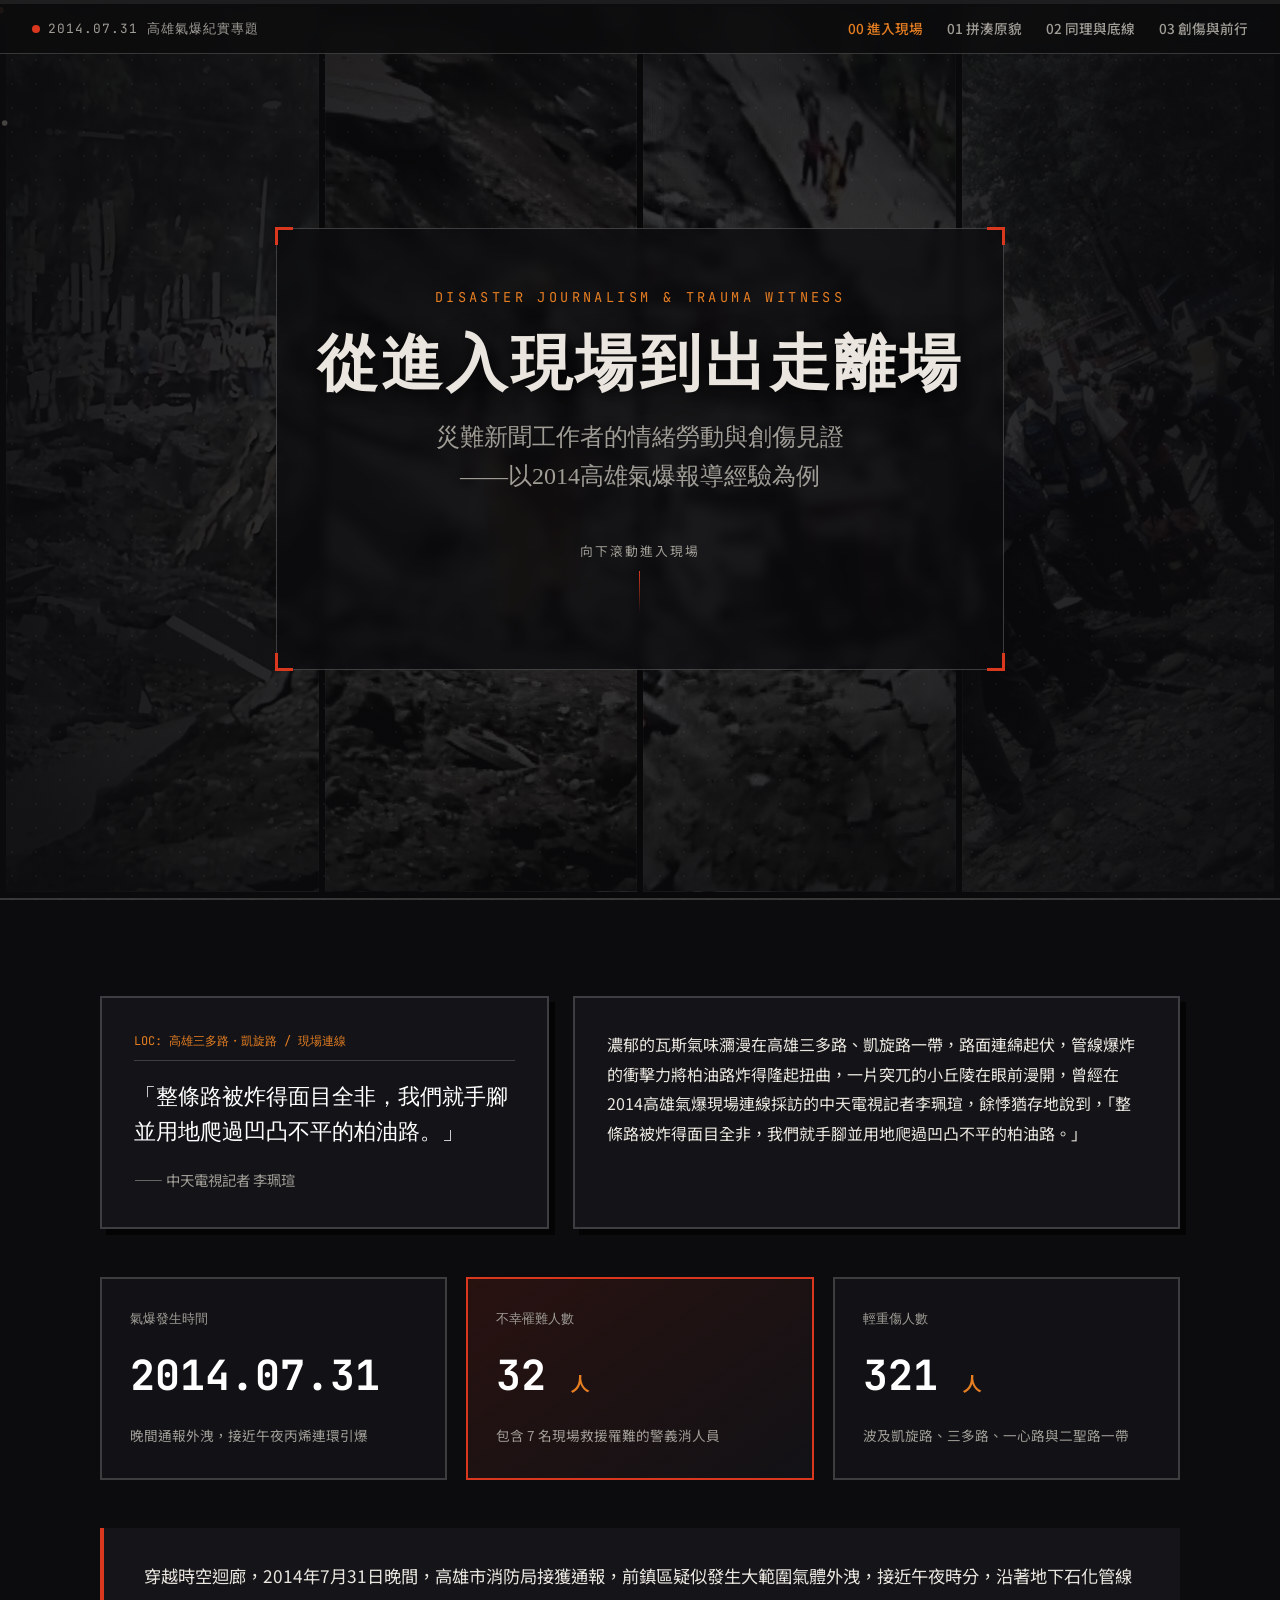
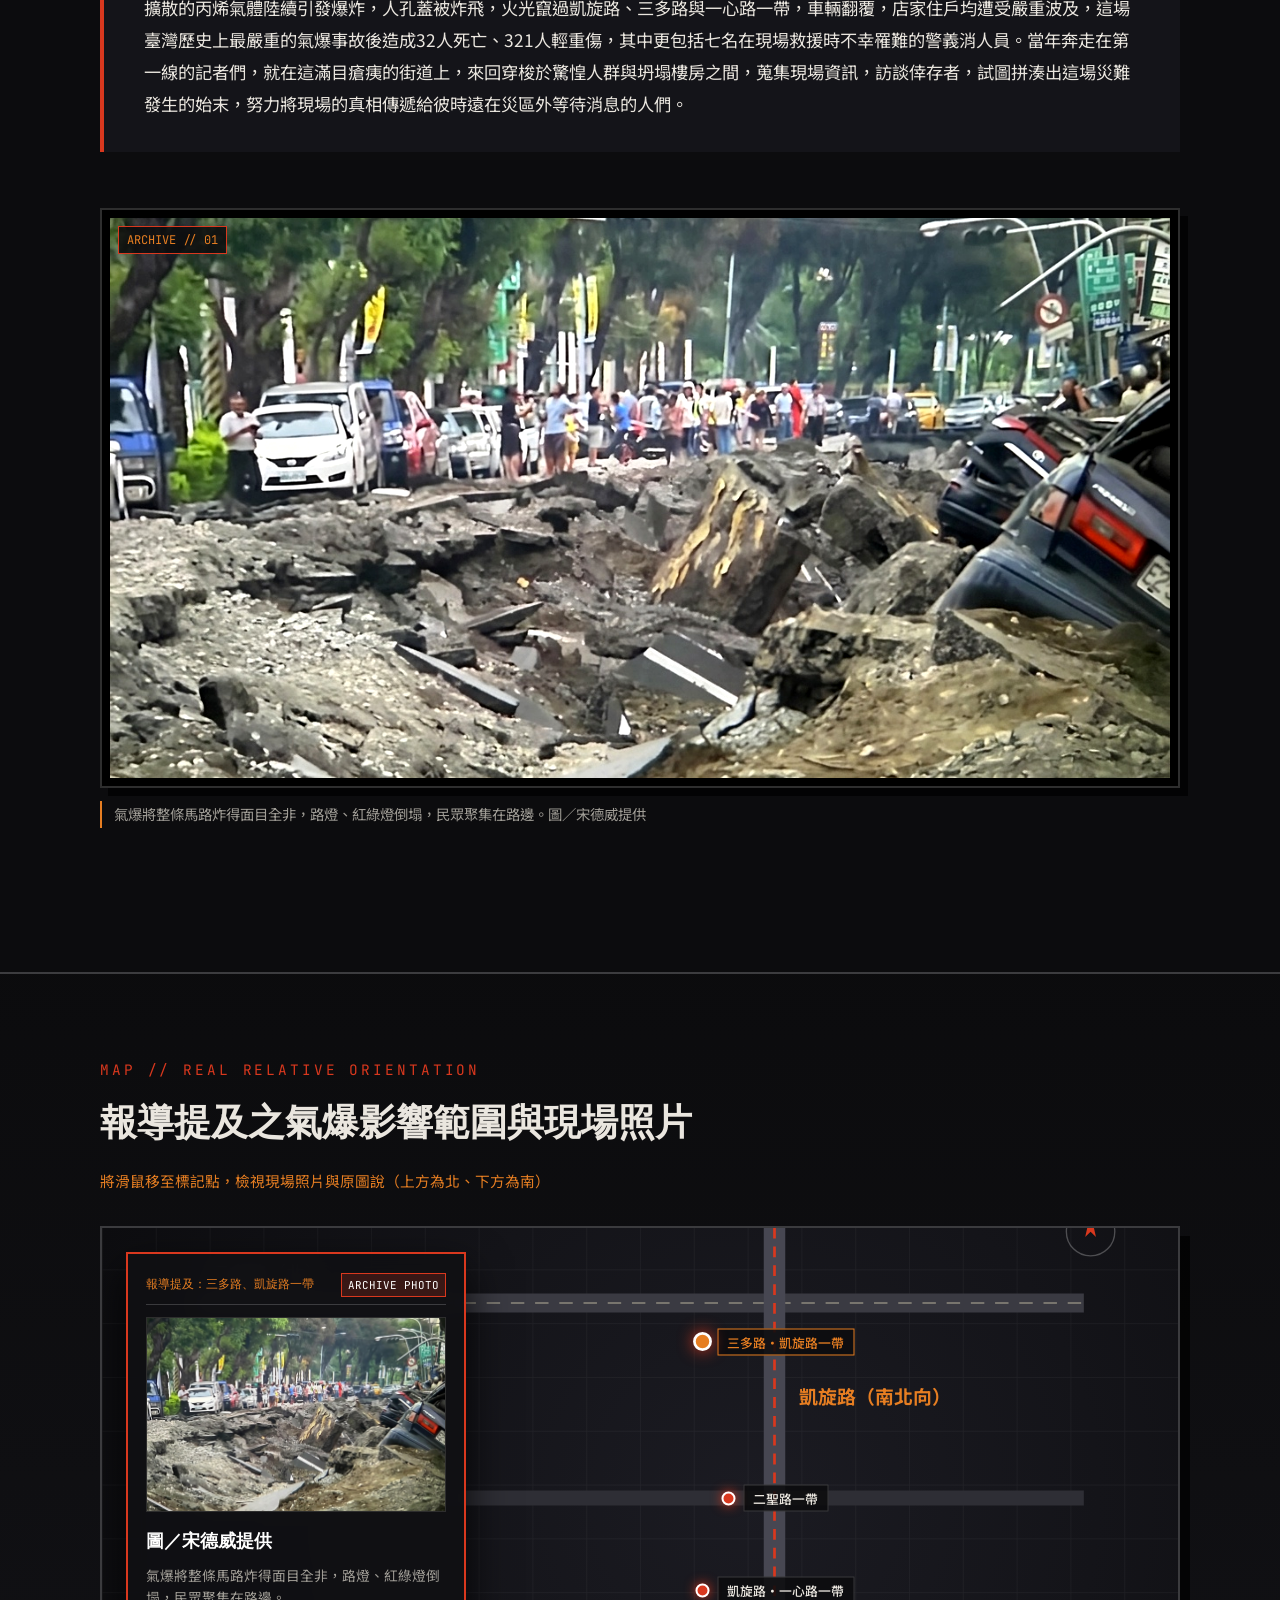
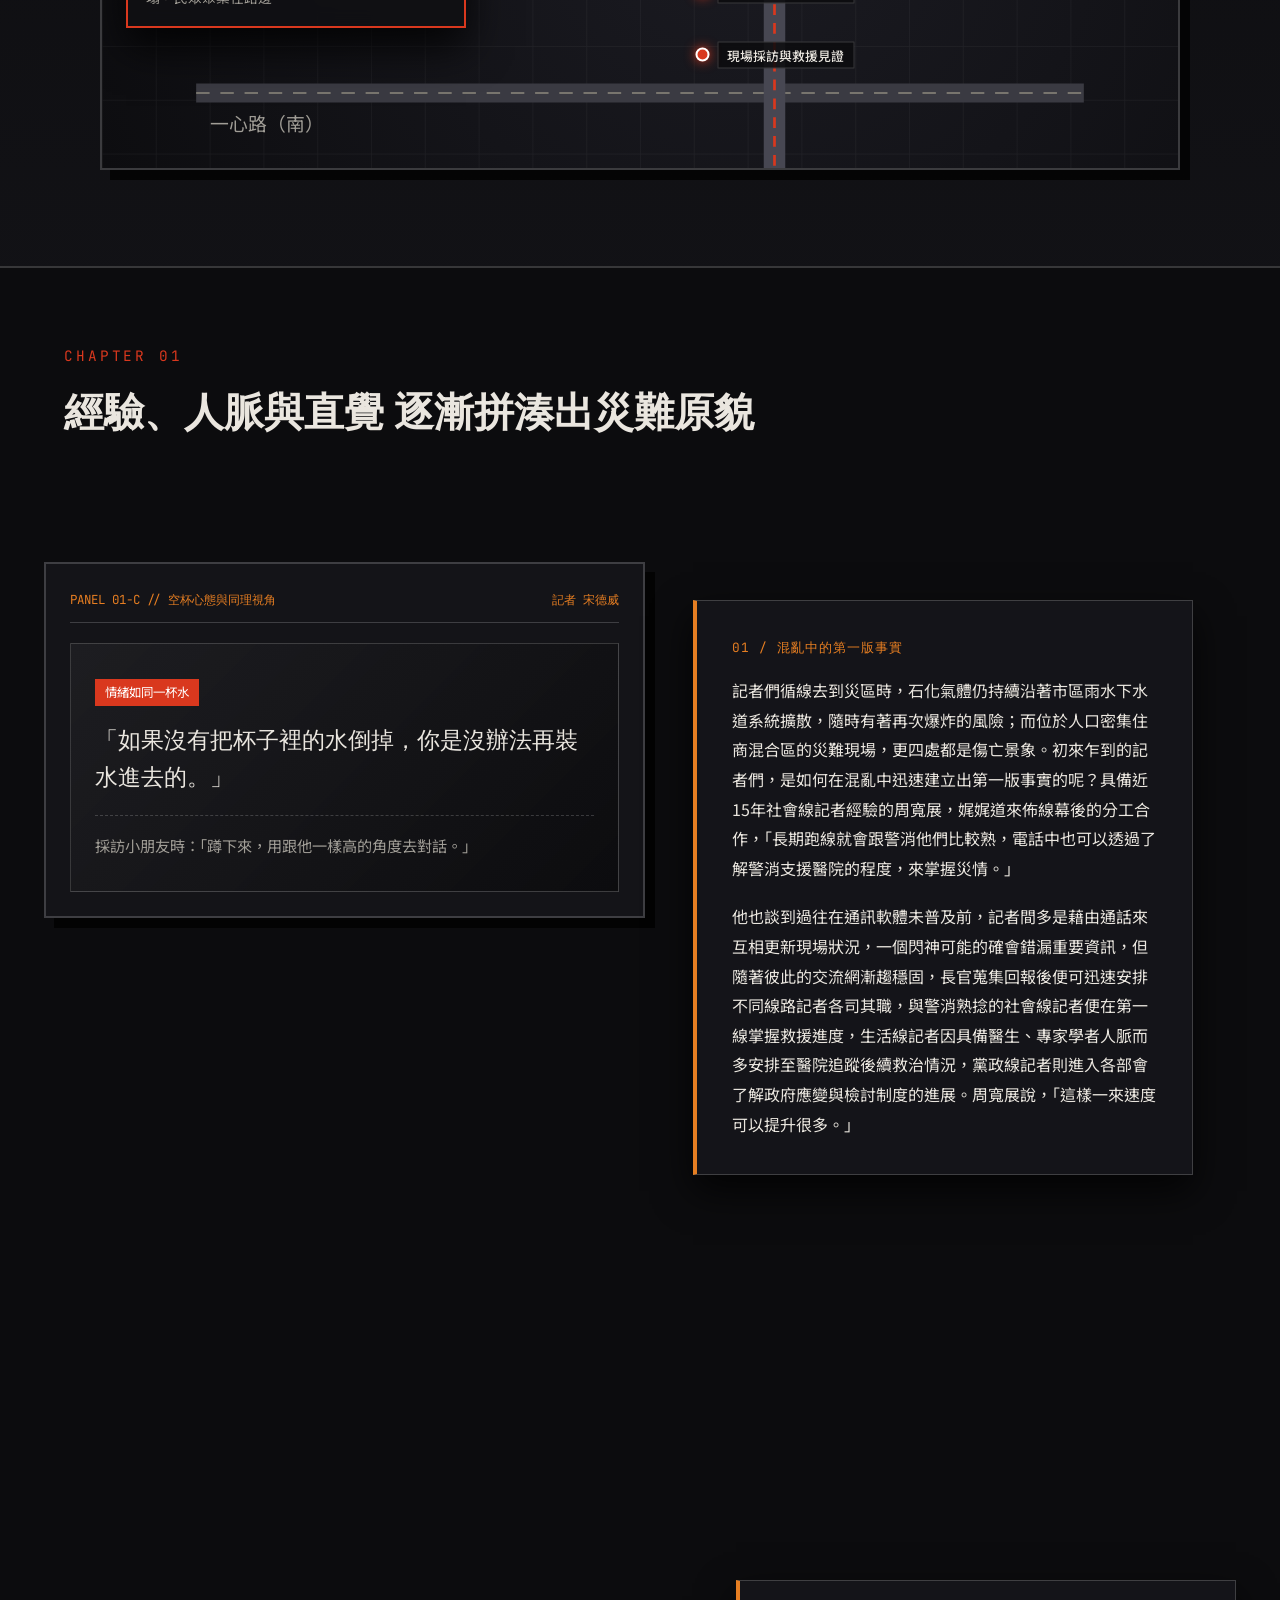
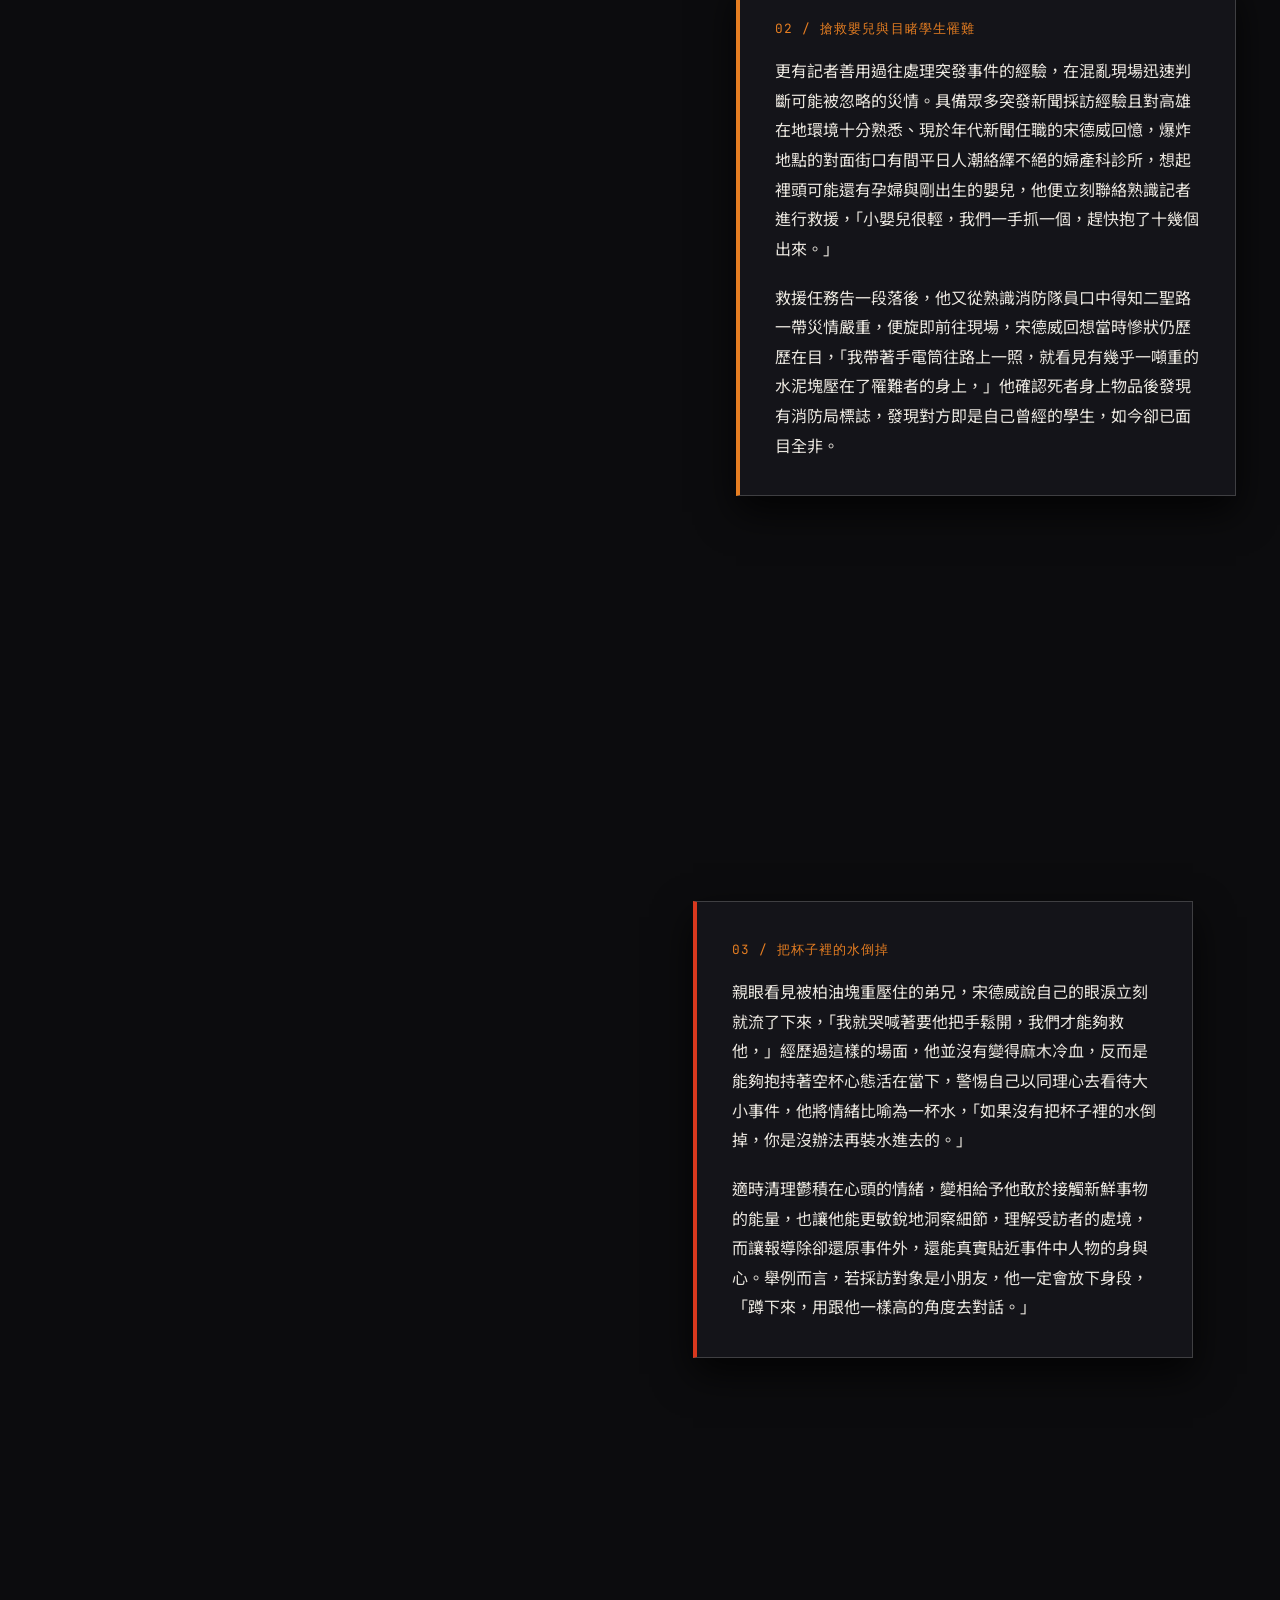
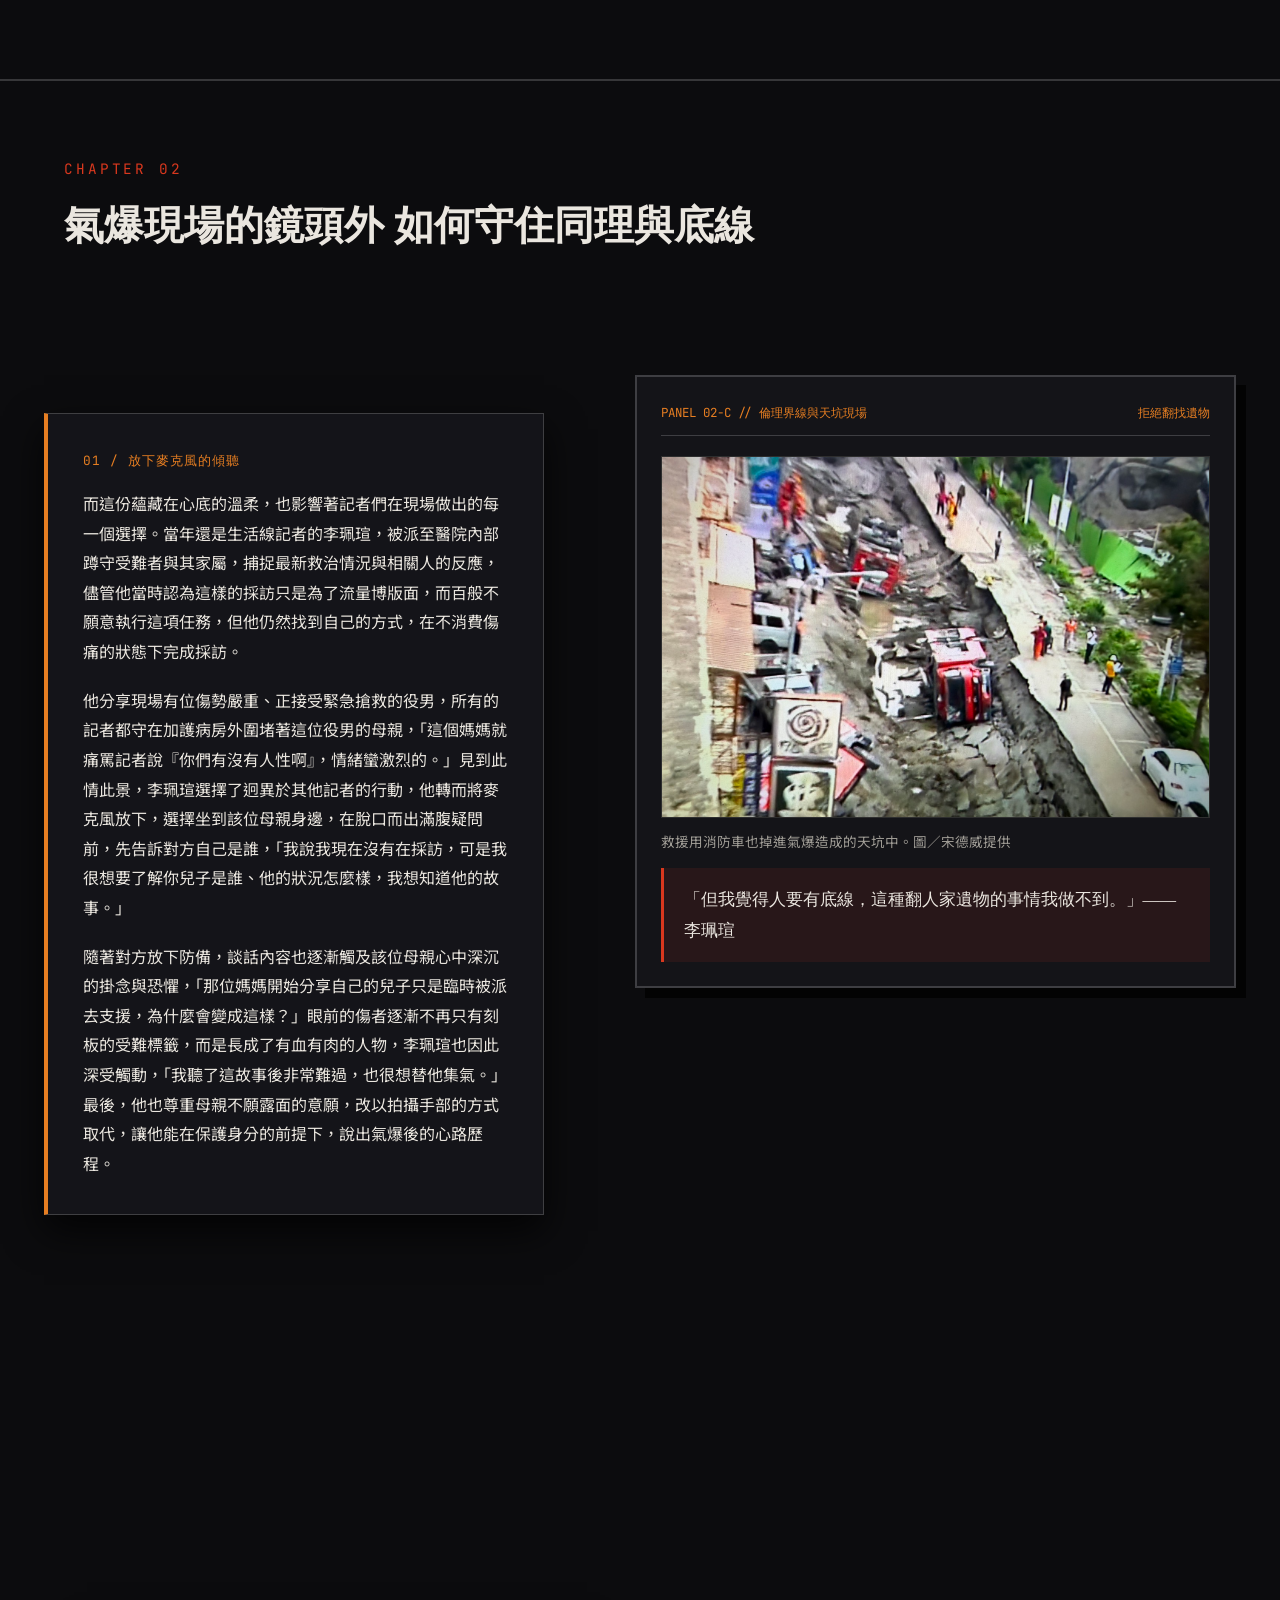
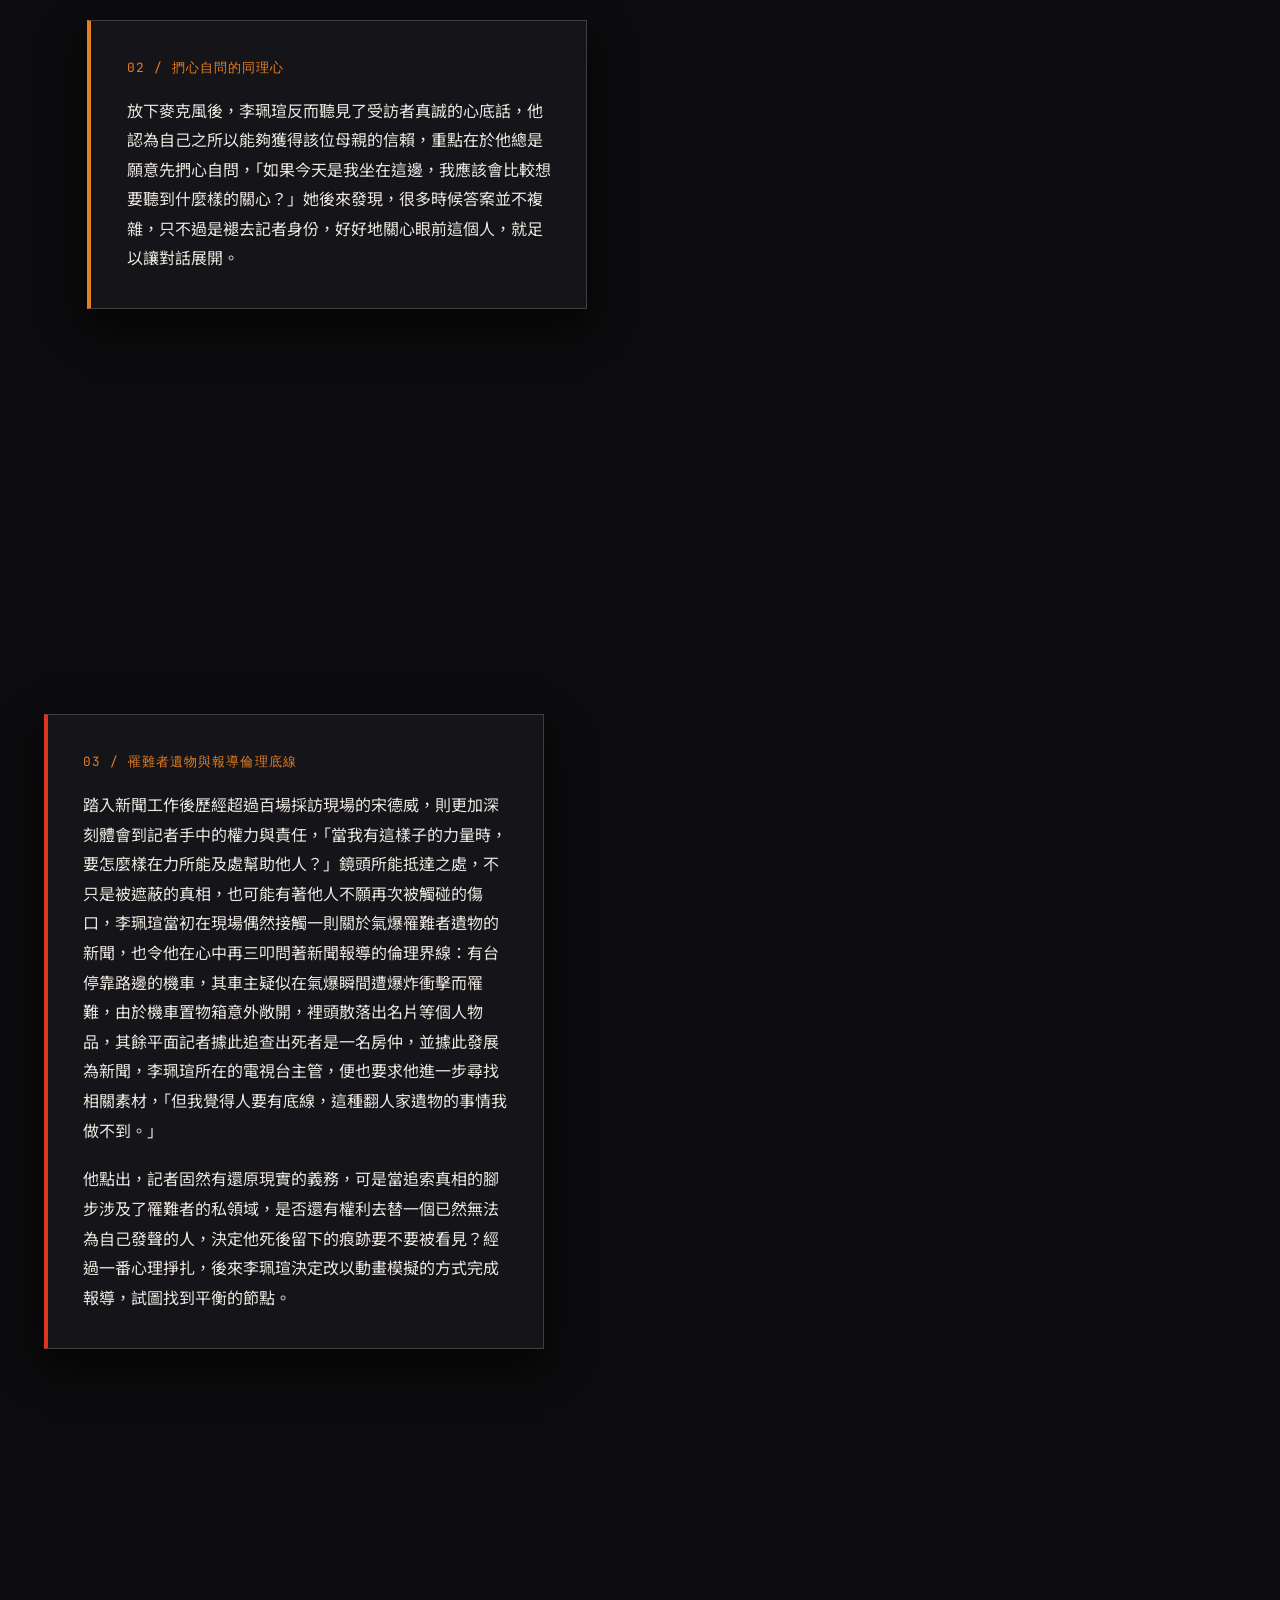
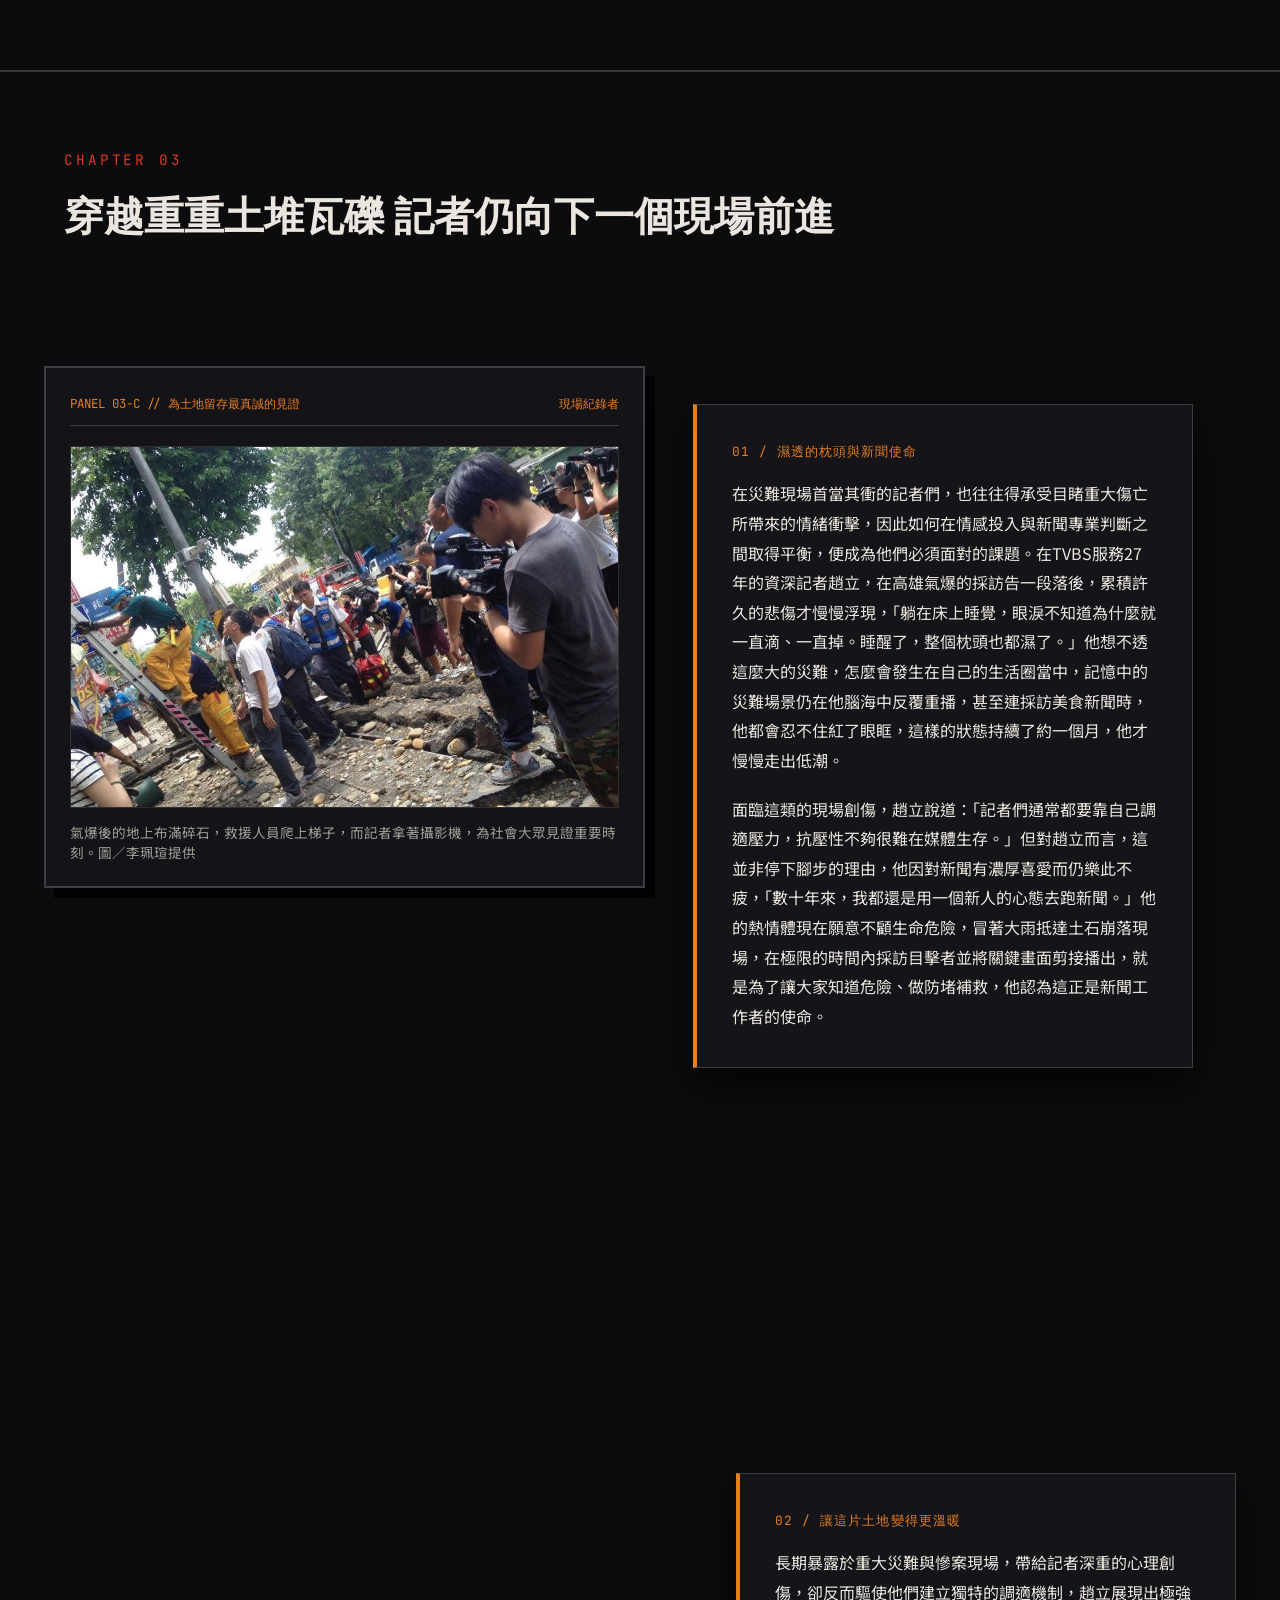
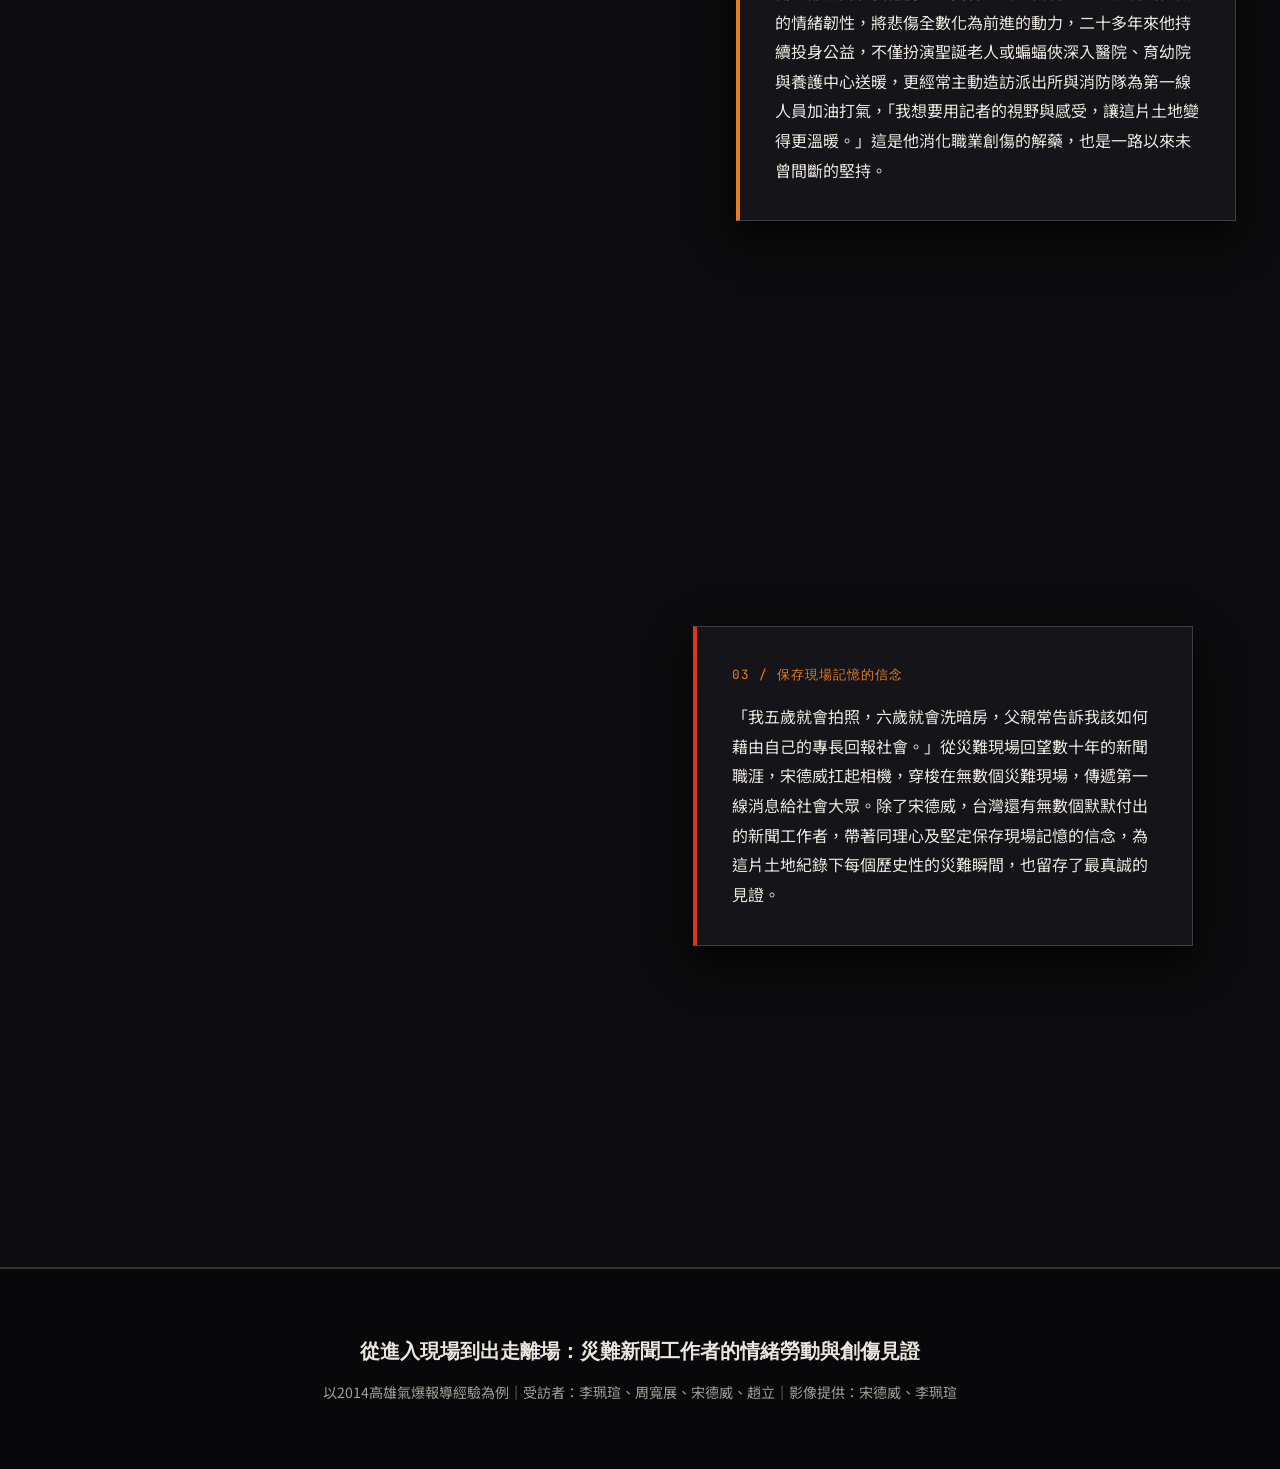
==== commit 4516fa86: "Update index.html" ====
--- a/index.html
+++ b/index.html
@@ -119,21 +119,21 @@
     </div>
   </section>
 
-  <!-- 氣爆相對位置互動地圖（完全貼合報導原文與原圖說） -->
+  <!-- 氣爆相對位置互動地圖（依真實地理相對位置：三多路在北、二聖路居中、一心路在南，交會於凱旋路） -->
   <section class="map-section" id="disaster-map">
     <div class="container">
       <div class="map-header reveal-up">
-        <span class="chapter-num">MAP // REPORT LOCATIONS &amp; ARCHIVE PHOTOS</span>
+        <span class="chapter-num">MAP // REAL RELATIVE ORIENTATION</span>
         <h2>報導提及之氣爆影響範圍與現場照片</h2>
         <p class="map-hint">
-          <span class="desktop-hint">將滑鼠移至標記點，檢視現場照片與原圖說</span>
-          <span class="mobile-hint">點擊標記點，檢視現場照片與原圖說</span>
+          <span class="desktop-hint">將滑鼠移至標記點，檢視現場照片與原圖說（上方為北、下方為南）</span>
+          <span class="mobile-hint">點擊標記點，檢視現場照片與原圖說（上方為北、下方為南）</span>
         </p>
       </div>
 
       <div class="map-wrapper reveal-up">
         <div class="tactical-map">
-          <!-- 僅標示報導原文提及之道路與區域：三多路、凱旋路、一心路一帶與二聖路一帶 -->
+          <!-- 依真實相對位置繪製：三多路（北，y=105）、二聖路一帶（中，y=250）、一心路（南，y=395），與南北向凱旋路（x=500）交會 -->
           <svg class="road-svg" viewBox="0 0 800 500" preserveAspectRatio="xMidYMid slice">
             <defs>
               <pattern id="grid" width="40" height="40" patternUnits="userSpaceOnUse">
@@ -142,35 +142,35 @@
             </defs>
             <rect width="800" height="500" fill="url(#grid)" />
 
-            <!-- 三多路 -->
-            <line x1="60" y1="130" x2="740" y2="130" stroke="#3a3a42" stroke-width="14"/>
-            <line x1="60" y1="130" x2="740" y2="130" stroke="#78756e" stroke-width="1.5" stroke-dasharray="10,8"/>
-            <text x="85" y="112" fill="#a09d96" font-size="14" font-family="Noto Sans TC">三多路</text>
-
-            <!-- 二聖路一帶 -->
-            <line x1="100" y1="255" x2="720" y2="255" stroke="#2e2e35" stroke-width="10"/>
-            <text x="115" y="240" fill="#88857e" font-size="13" font-family="Noto Sans TC">二聖路一帶</text>
-
-            <!-- 一心路 -->
-            <line x1="80" y1="380" x2="730" y2="380" stroke="#3a3a42" stroke-width="14"/>
-            <line x1="80" y1="380" x2="730" y2="380" stroke="#78756e" stroke-width="1.5" stroke-dasharray="10,8"/>
-            <text x="95" y="408" fill="#a09d96" font-size="14" font-family="Noto Sans TC">一心路</text>
-
-            <!-- 凱旋路 -->
-            <line x1="415" y1="40" x2="535" y2="460" stroke="#474752" stroke-width="16"/>
-            <line x1="415" y1="40" x2="535" y2="460" stroke="#d9381e" stroke-width="2" stroke-dasharray="8,6"/>
-            <text x="548" y="210" fill="#e67e22" font-size="14" font-weight="bold" font-family="Noto Sans TC">凱旋路</text>
-
-            <!-- 方位標示 -->
-            <g transform="translate(730, 55)">
+            <!-- 北側東西向：三多路 -->
+            <line x1="70" y1="105" x2="730" y2="105" stroke="#3a3a42" stroke-width="14"/>
+            <line x1="70" y1="105" x2="730" y2="105" stroke="#78756e" stroke-width="1.5" stroke-dasharray="10,8"/>
+            <text x="80" y="88" fill="#a09d96" font-size="14" font-family="Noto Sans TC">三多路（北）</text>
+
+            <!-- 中段東西向：二聖路一帶 -->
+            <line x1="70" y1="250" x2="730" y2="250" stroke="#2e2e35" stroke-width="11"/>
+            <text x="80" y="233" fill="#88857e" font-size="13" font-family="Noto Sans TC">二聖路一帶（中）</text>
+
+            <!-- 南側東西向：一心路 -->
+            <line x1="70" y1="395" x2="730" y2="395" stroke="#3a3a42" stroke-width="14"/>
+            <line x1="70" y1="395" x2="730" y2="395" stroke="#78756e" stroke-width="1.5" stroke-dasharray="10,8"/>
+            <text x="80" y="423" fill="#a09d96" font-size="14" font-family="Noto Sans TC">一心路（南）</text>
+
+            <!-- 南北向主軸：凱旋路 -->
+            <line x1="500" y1="35" x2="500" y2="465" stroke="#474752" stroke-width="16"/>
+            <line x1="500" y1="35" x2="500" y2="465" stroke="#d9381e" stroke-width="2" stroke-dasharray="8,6"/>
+            <text x="518" y="180" fill="#e67e22" font-size="14" font-weight="bold" font-family="Noto Sans TC">凱旋路（南北向）</text>
+
+            <!-- 北方方位標示 -->
+            <g transform="translate(735, 52)">
               <circle cx="0" cy="0" r="18" fill="none" stroke="rgba(255,255,255,0.25)" stroke-width="1"/>
               <text x="-5" y="-22" fill="#e67e22" font-size="12" font-family="JetBrains Mono">N</text>
               <polygon points="0,-14 -4,4 0,0 4,4" fill="#d9381e"/>
             </g>
           </svg>
 
-          <!-- 標記 1：三多路、凱旋路一帶 -->
-          <button type="button" class="map-pin active" style="top: 26%; left: 54%;"
+          <!-- 標記 1：北側 三多路・凱旋路交會處（y=105 / 500 = 21%, x=500 / 800 = 62.5%） -->
+          <button type="button" class="map-pin active" style="top: 21%; left: 62.5%;"
             data-img="photo1.jpg"
             data-loc="報導提及：三多路、凱旋路一帶"
             data-title="圖／宋德威提供"
@@ -180,8 +180,8 @@
             <span class="pin-label">三多路・凱旋路一帶</span>
           </button>
 
-          <!-- 標記 2：二聖路一帶 -->
-          <button type="button" class="map-pin" style="top: 51%; left: 59%;"
+          <!-- 標記 2：中段 二聖路・凱旋路交會處（y=250 / 500 = 50%, x=500 / 800 = 62.5%） -->
+          <button type="button" class="map-pin" style="top: 50%; left: 62.5%;"
             data-img="photo2.jpg"
             data-loc="報導提及：二聖路一帶"
             data-title="圖／宋德威提供"
@@ -191,8 +191,8 @@
             <span class="pin-label">二聖路一帶</span>
           </button>
 
-          <!-- 標記 3：凱旋路、三多路與一心路一帶 -->
-          <button type="button" class="map-pin" style="top: 63%; left: 62%;"
+          <!-- 標記 3：南側 凱旋路沿線（y=335 / 500 = 67%, x=500 / 800 = 62.5%） -->
+          <button type="button" class="map-pin" style="top: 67%; left: 62.5%;"
             data-img="photo3.jpg"
             data-loc="報導提及：凱旋路、三多路與一心路一帶"
             data-title="圖／宋德威提供"
@@ -202,8 +202,8 @@
             <span class="pin-label">凱旋路・一心路一帶</span>
           </button>
 
-          <!-- 標記 4：凱旋路、三多路與一心路一帶 -->
-          <button type="button" class="map-pin" style="top: 76%; left: 64%;"
+          <!-- 標記 4：南側 一心路・凱旋路交會處（y=395 / 500 = 79%, x=500 / 800 = 62.5%） -->
+          <button type="button" class="map-pin" style="top: 79%; left: 62.5%;"
             data-img="photo4.jpg"
             data-loc="報導提及：凱旋路、三多路與一心路一帶"
             data-title="圖／李珮瑄提供"
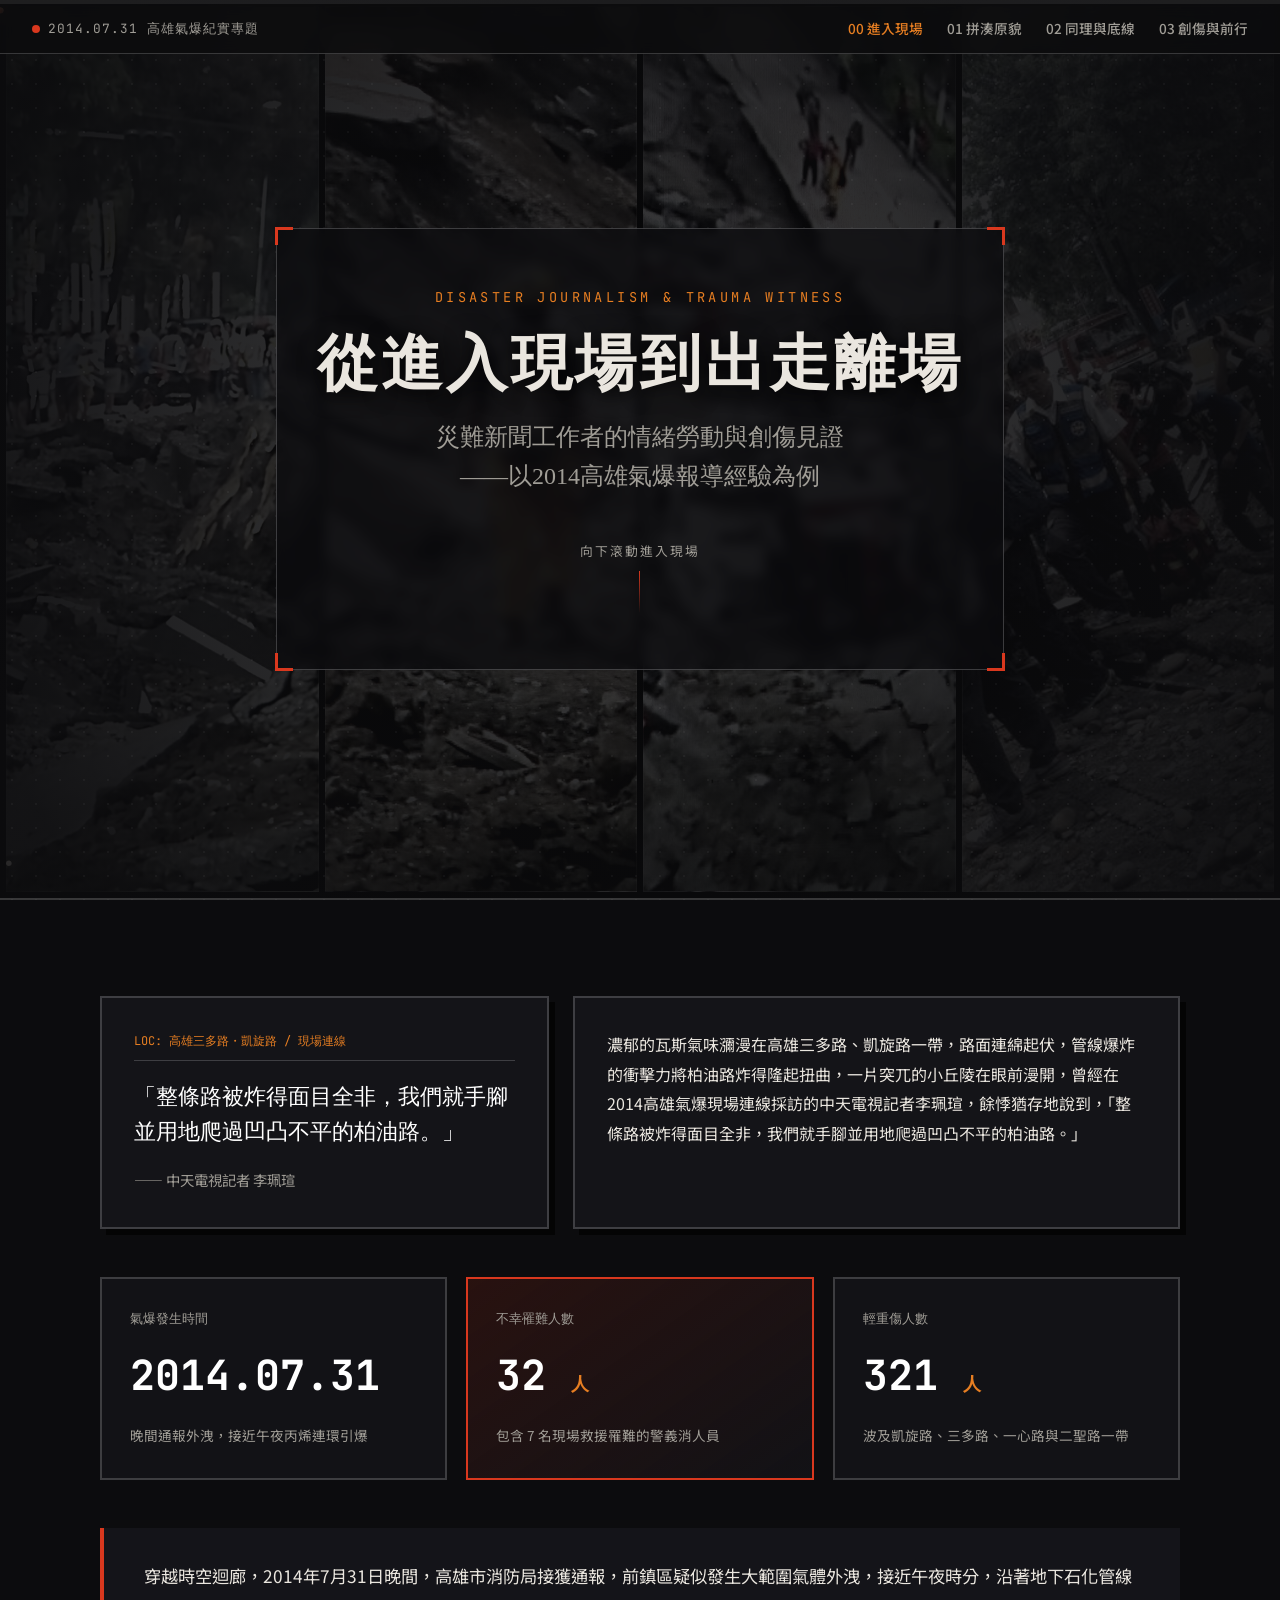
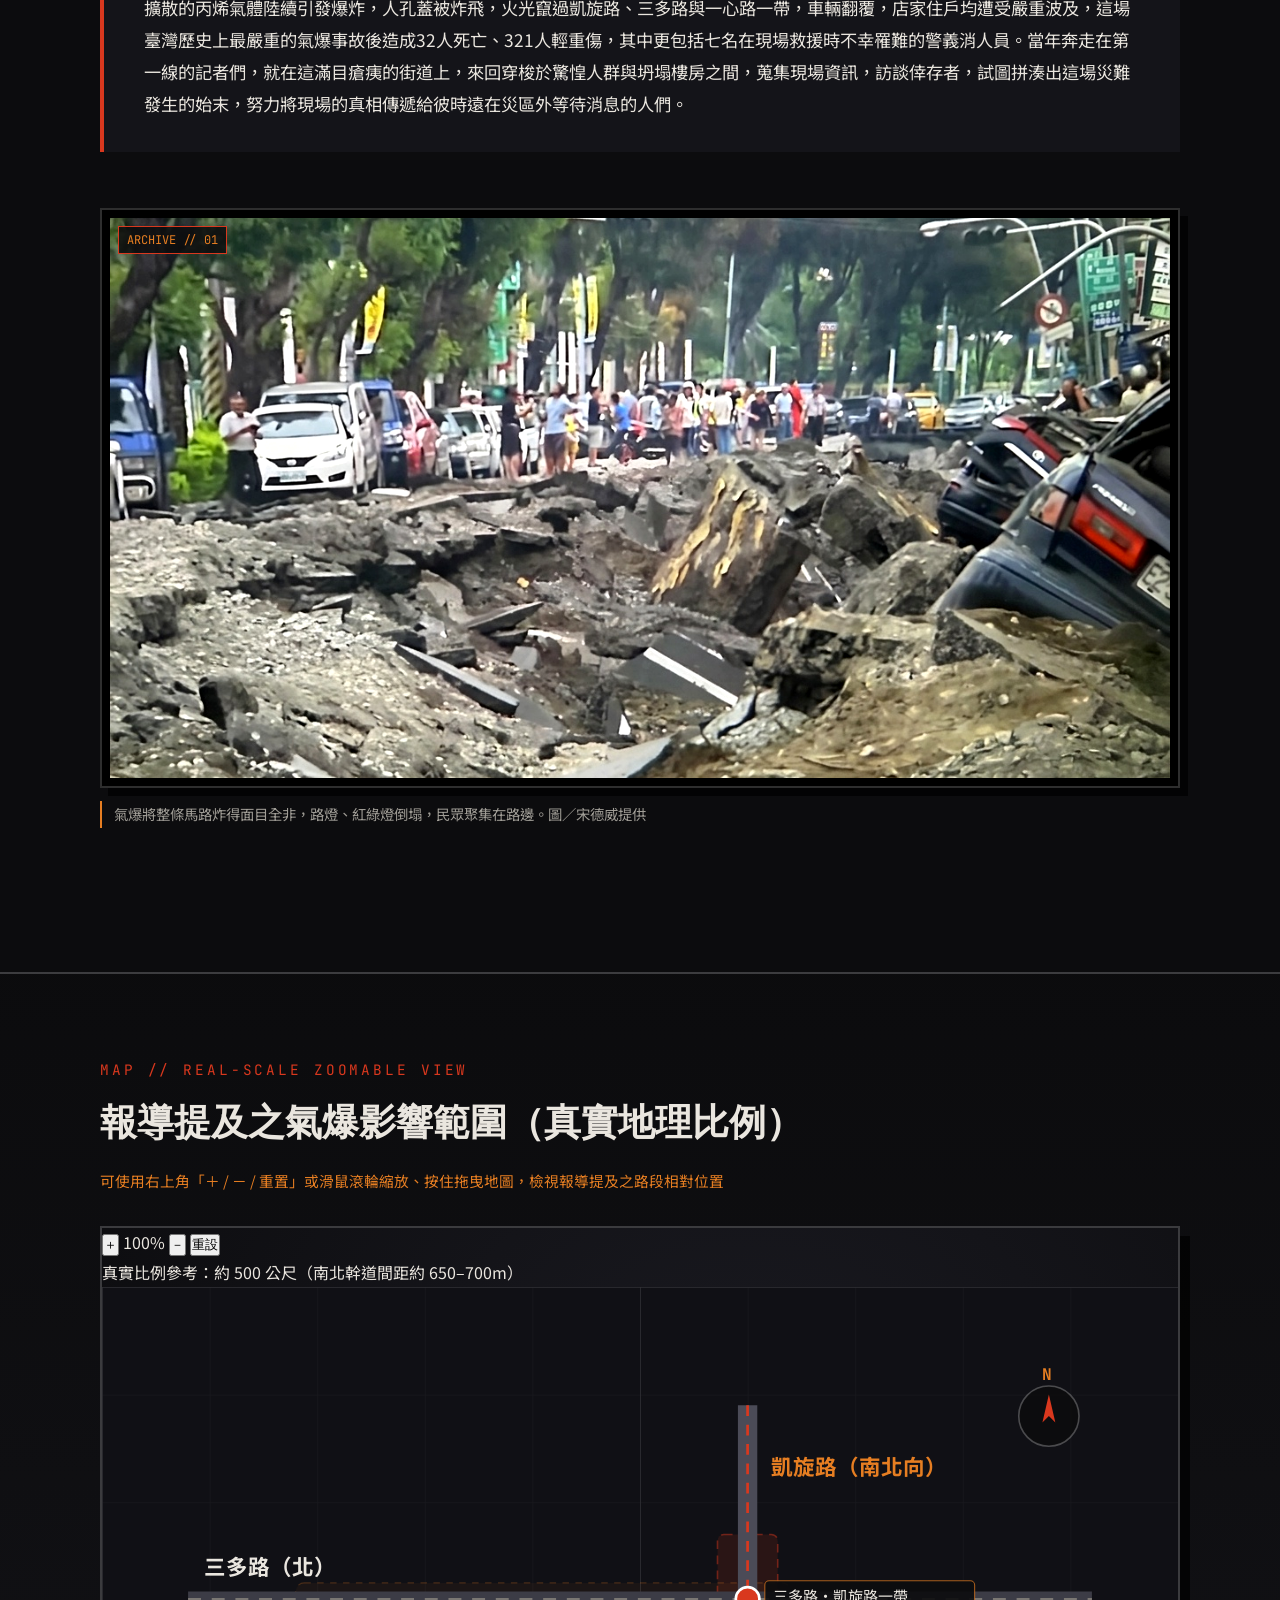
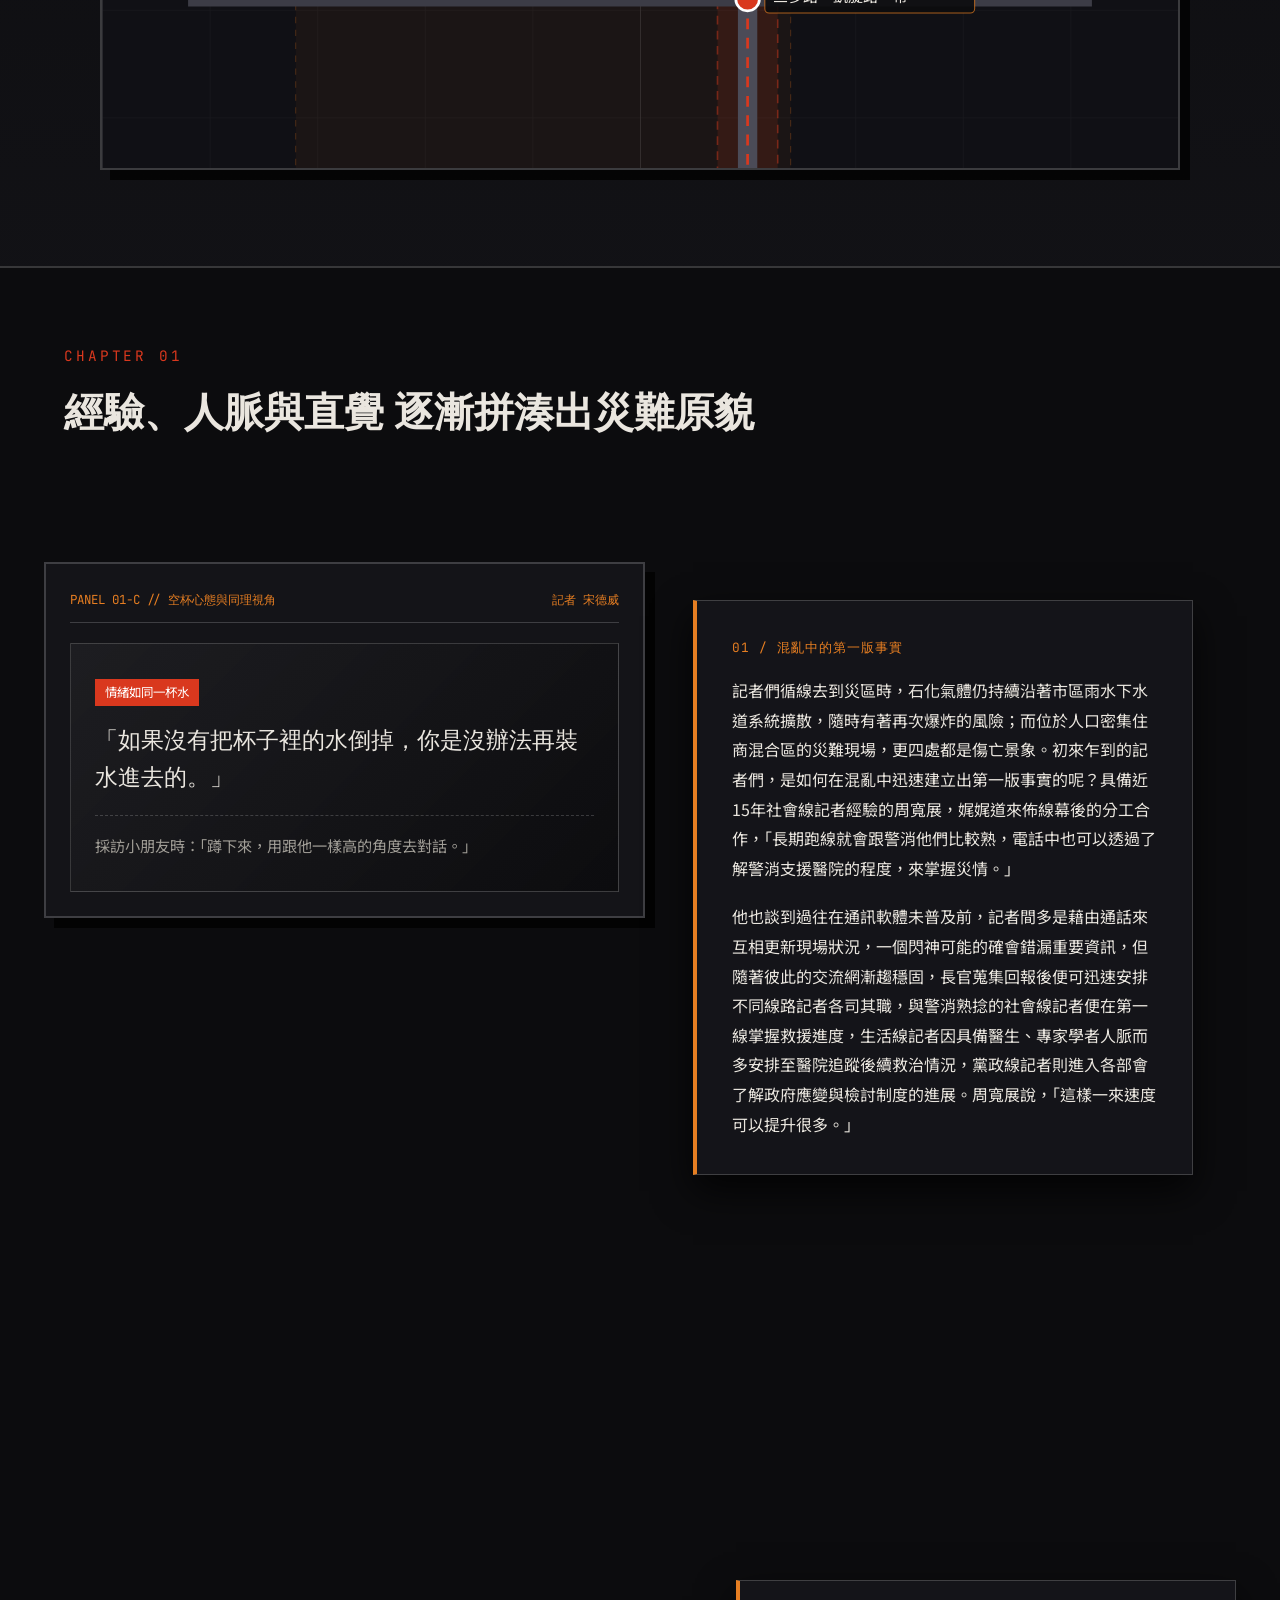
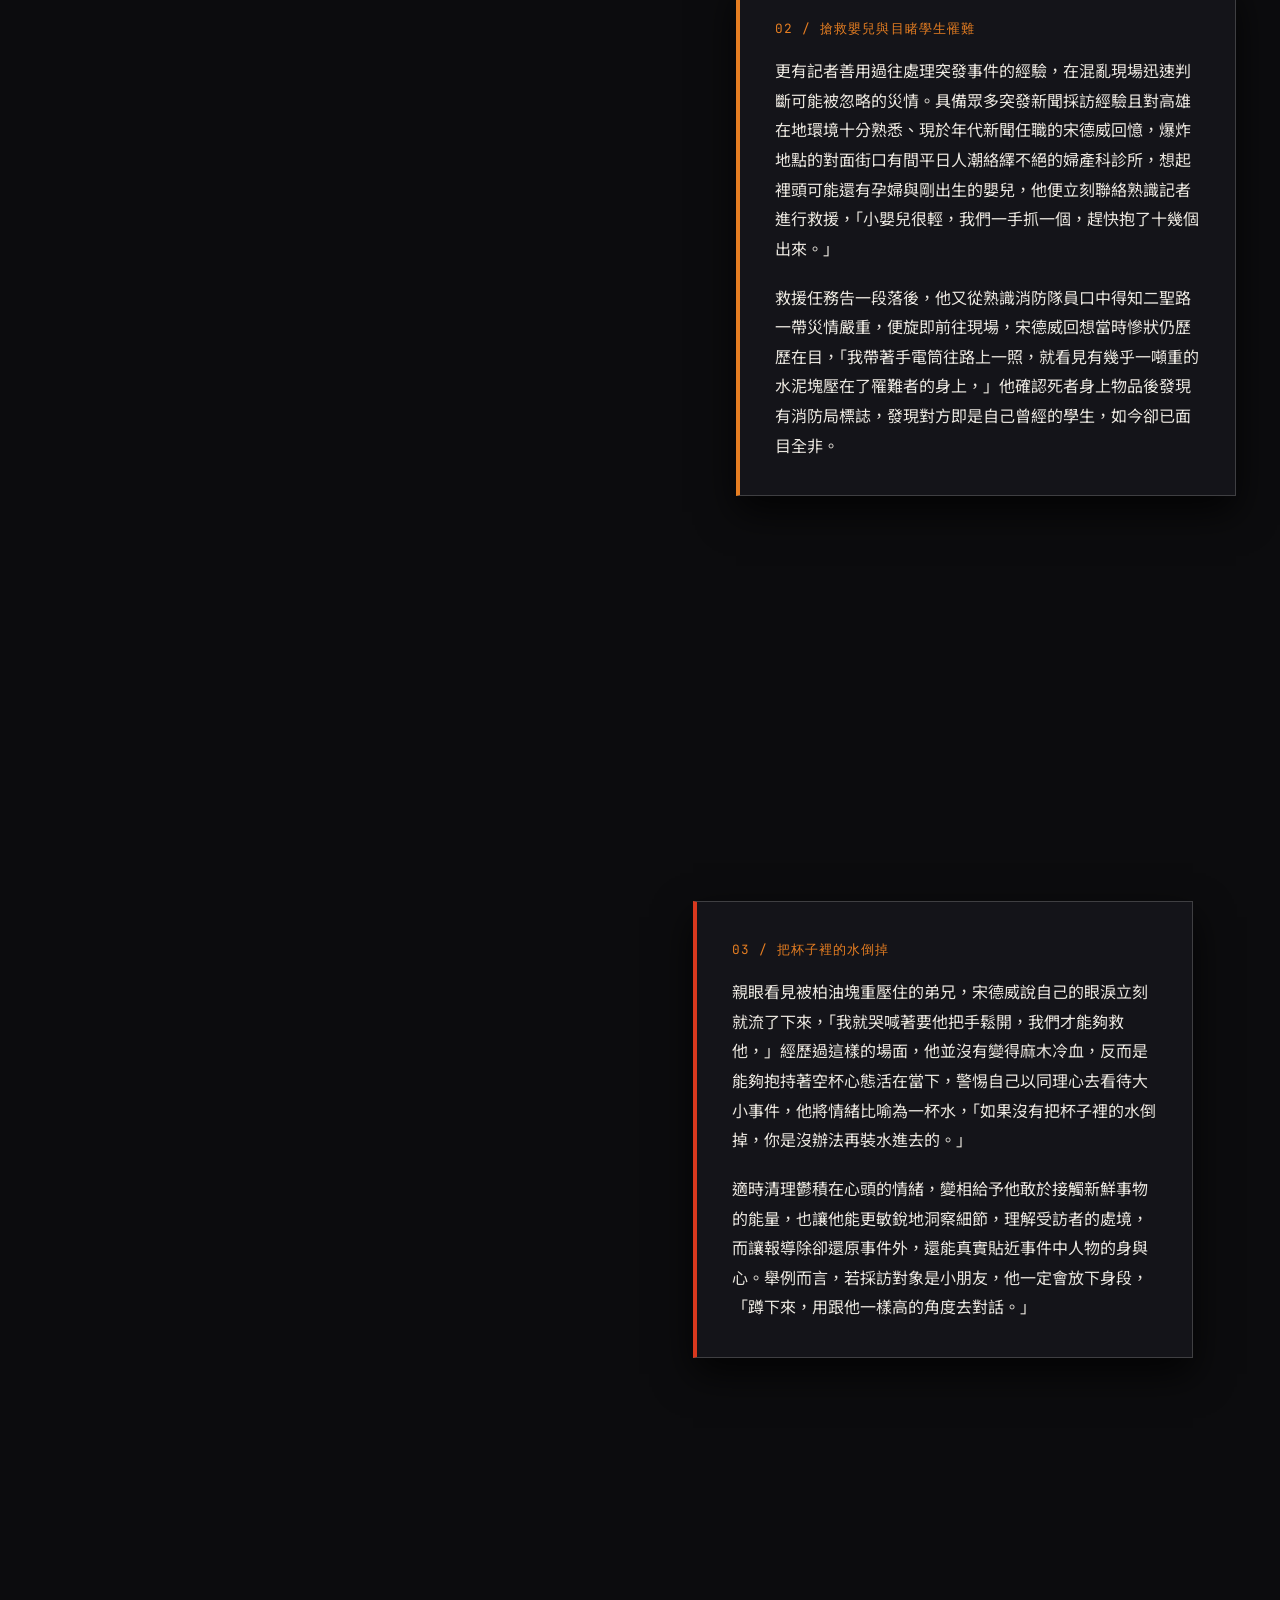
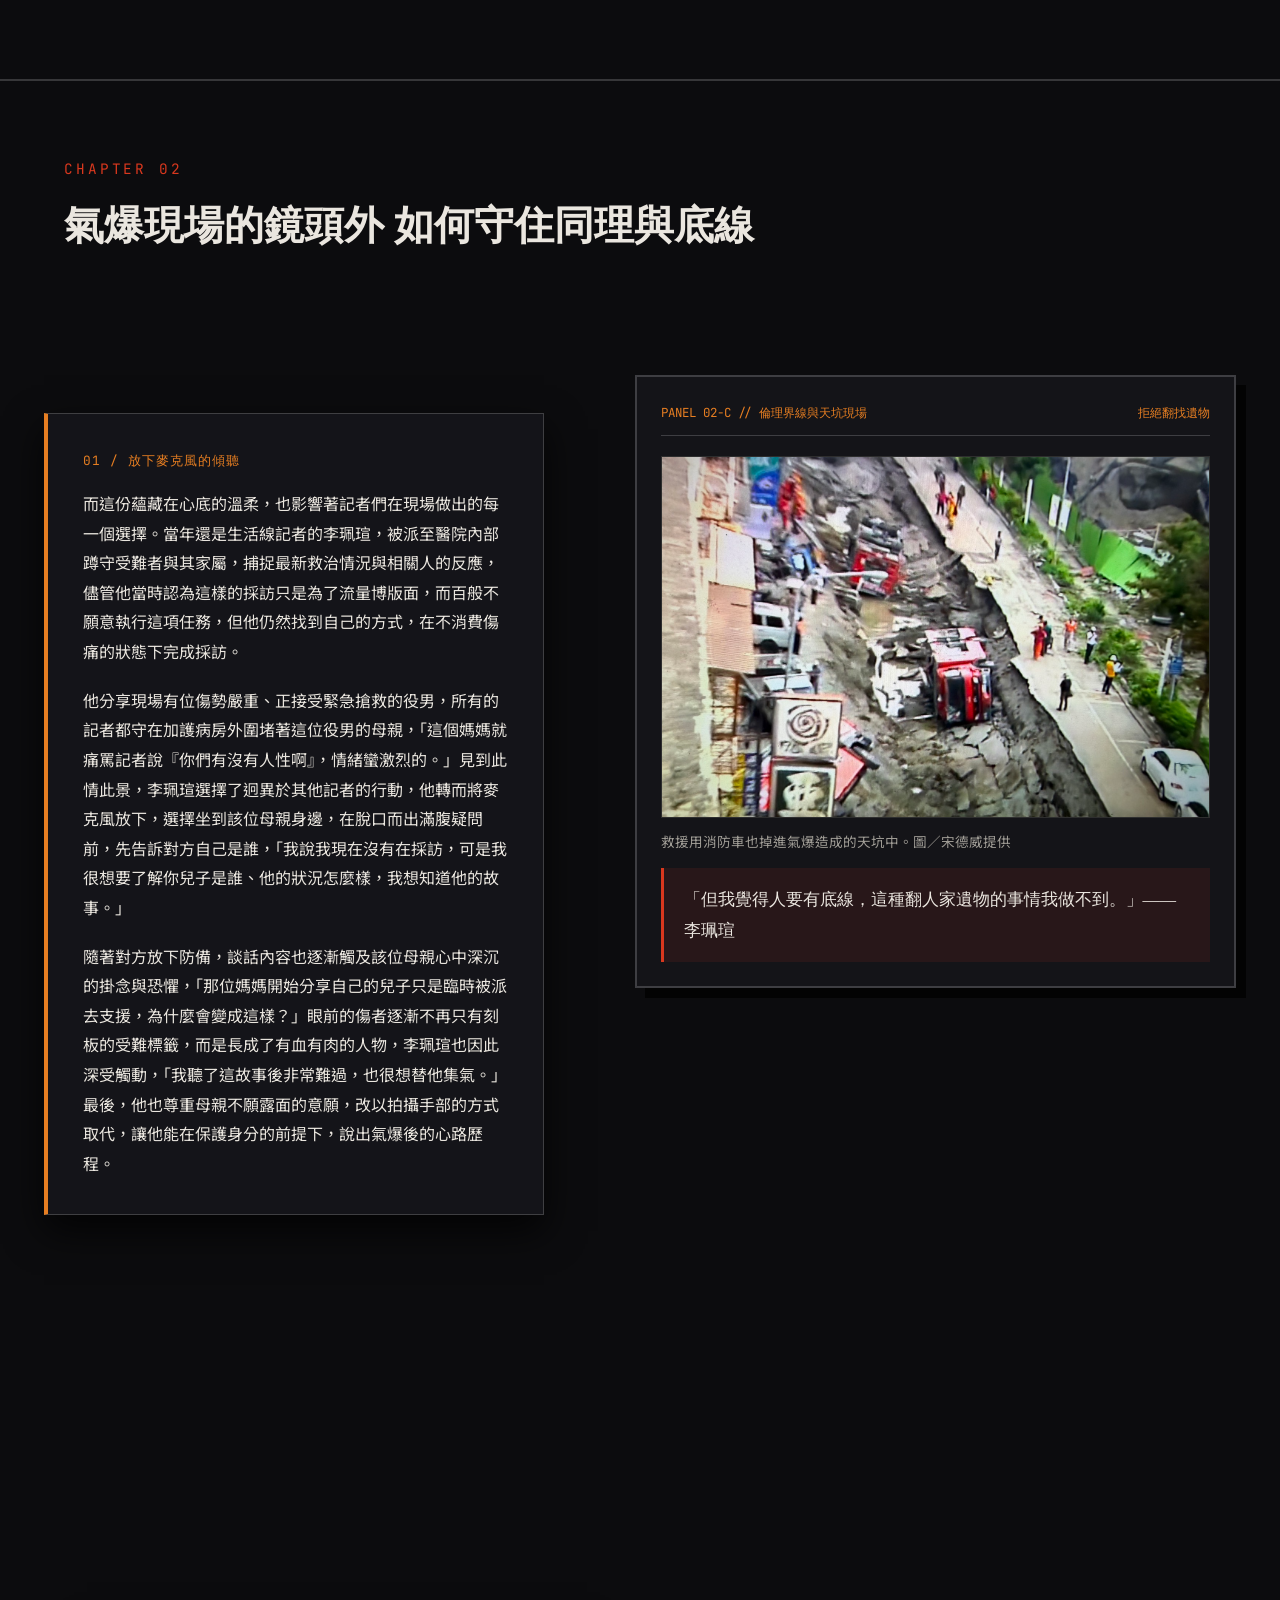
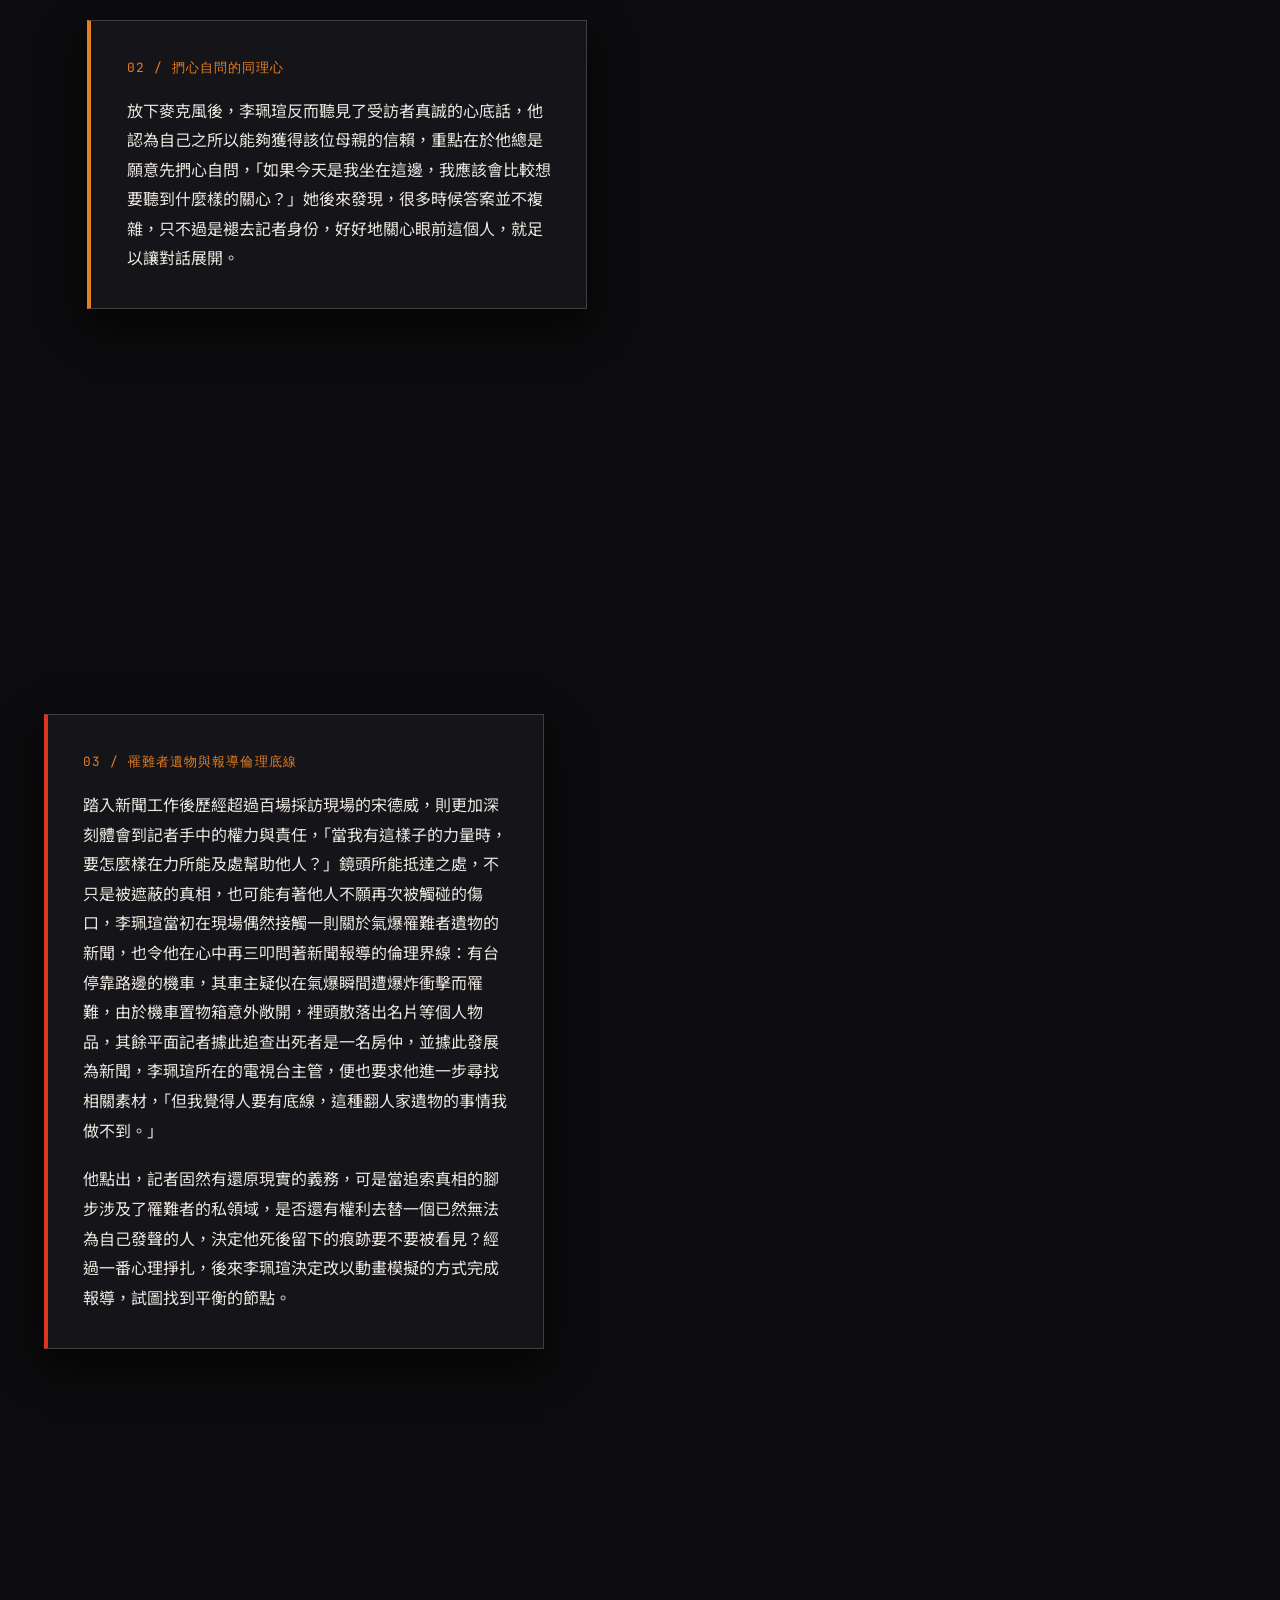
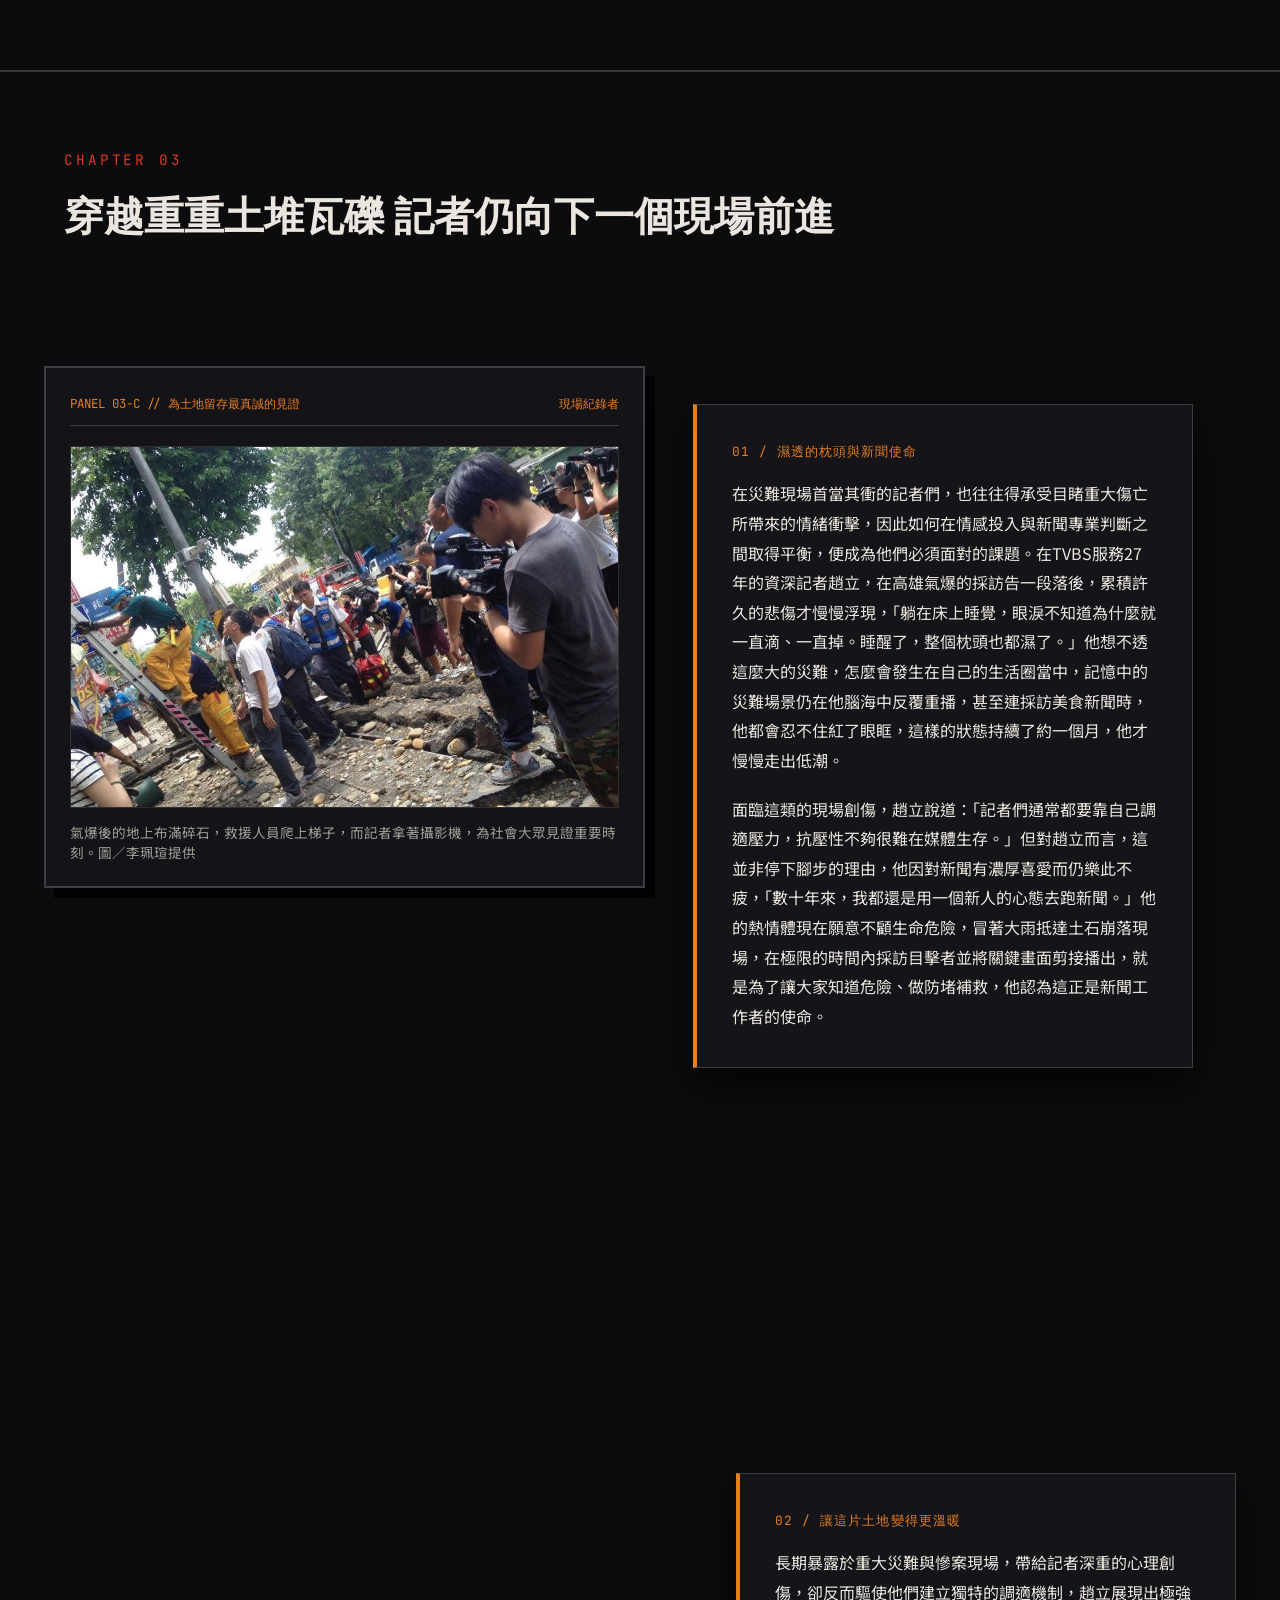
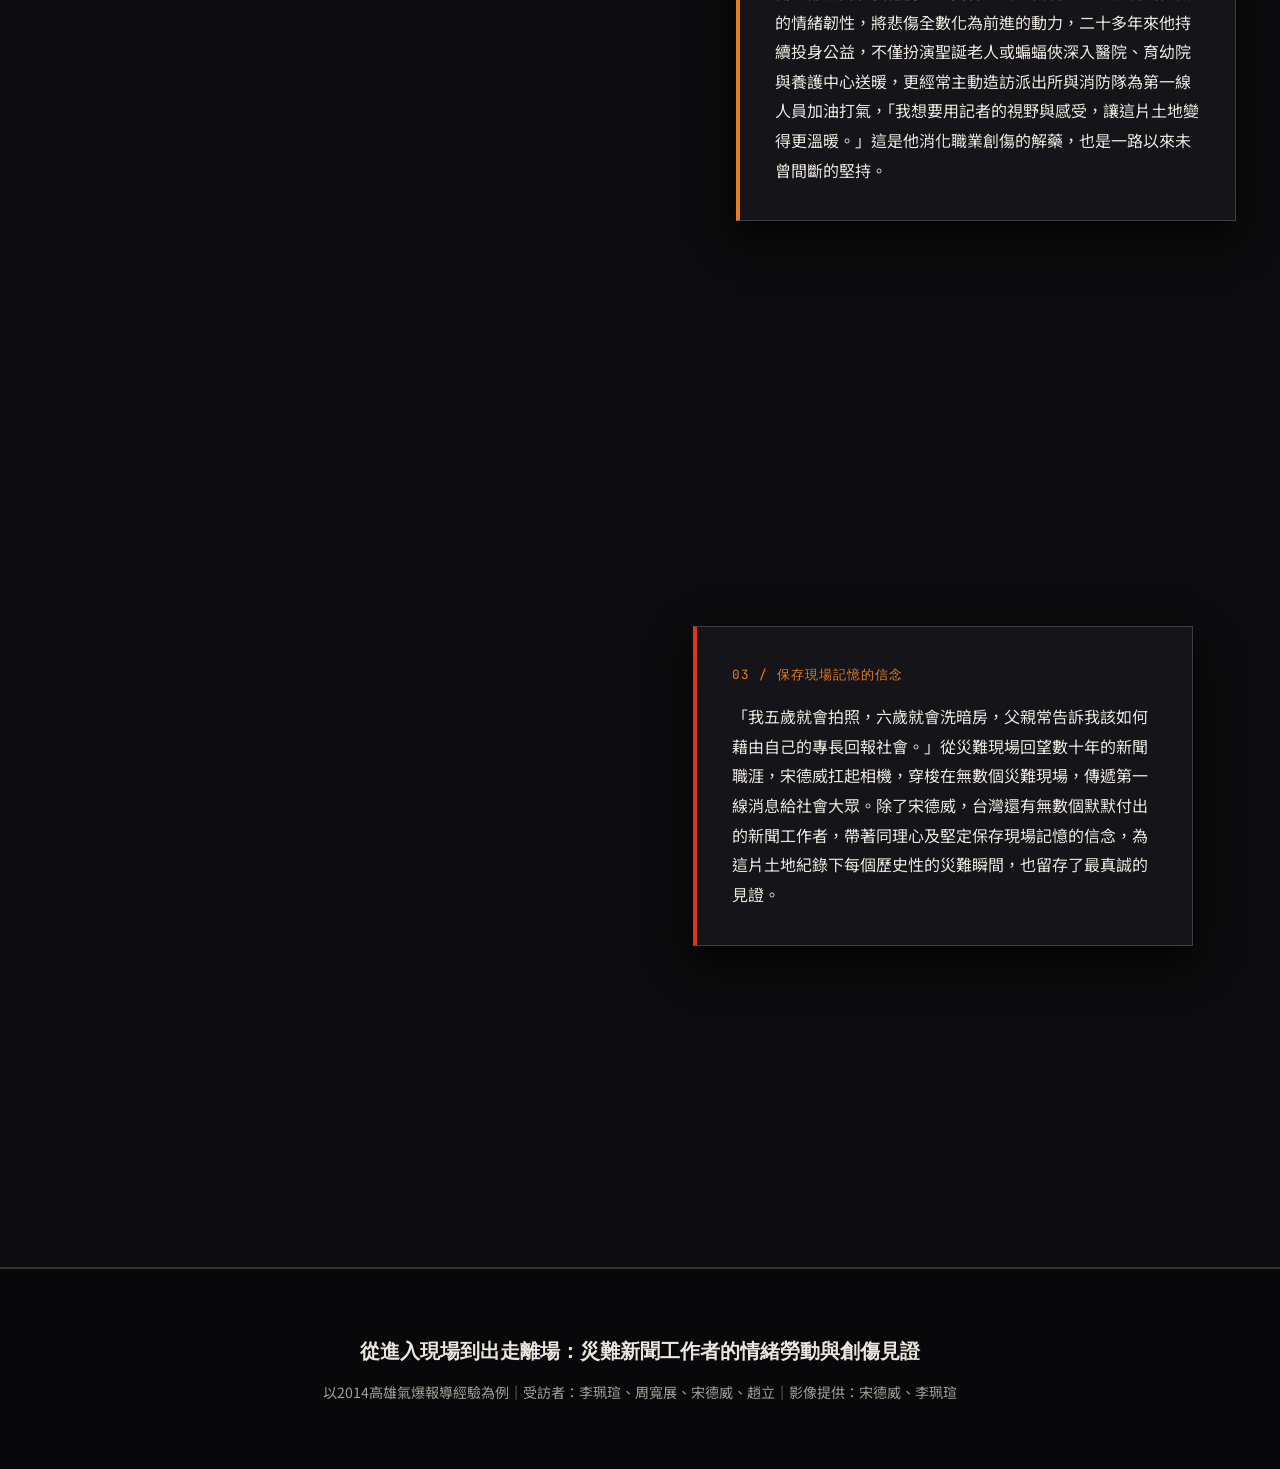
==== commit 471ccb19: "Update index.html" ====
--- a/index.html
+++ b/index.html
@@ -119,112 +119,132 @@
     </div>
   </section>
 
-  <!-- 氣爆相對位置互動地圖（依真實地理相對位置：三多路在北、二聖路居中、一心路在南，交會於凱旋路） -->
+<!-- 氣爆影響範圍可縮放地圖（真實地理比例與相對位置，不含未經證實之照片與路口配對） -->
   <section class="map-section" id="disaster-map">
     <div class="container">
       <div class="map-header reveal-up">
-        <span class="chapter-num">MAP // REAL RELATIVE ORIENTATION</span>
-        <h2>報導提及之氣爆影響範圍與現場照片</h2>
+        <span class="chapter-num">MAP // REAL-SCALE ZOOMABLE VIEW</span>
+        <h2>報導提及之氣爆影響範圍（真實地理比例）</h2>
         <p class="map-hint">
-          <span class="desktop-hint">將滑鼠移至標記點，檢視現場照片與原圖說（上方為北、下方為南）</span>
-          <span class="mobile-hint">點擊標記點，檢視現場照片與原圖說（上方為北、下方為南）</span>
+          <span class="desktop-hint">可使用右上角「＋ / － / 重置」或滑鼠滾輪縮放、按住拖曳地圖，檢視報導提及之路段相對位置</span>
+          <span class="mobile-hint">可使用右上角「＋ / － / 重置」縮放，或單指拖曳地圖檢視路段相對位置</span>
         </p>
       </div>
 
       <div class="map-wrapper reveal-up">
-        <div class="tactical-map">
-          <!-- 依真實相對位置繪製：三多路（北，y=105）、二聖路一帶（中，y=250）、一心路（南，y=395），與南北向凱旋路（x=500）交會 -->
-          <svg class="road-svg" viewBox="0 0 800 500" preserveAspectRatio="xMidYMid slice">
-            <defs>
-              <pattern id="grid" width="40" height="40" patternUnits="userSpaceOnUse">
-                <path d="M 40 0 L 0 0 0 40" fill="none" stroke="rgba(255,255,255,0.05)" stroke-width="1"/>
-              </pattern>
-            </defs>
-            <rect width="800" height="500" fill="url(#grid)" />
-
-            <!-- 北側東西向：三多路 -->
-            <line x1="70" y1="105" x2="730" y2="105" stroke="#3a3a42" stroke-width="14"/>
-            <line x1="70" y1="105" x2="730" y2="105" stroke="#78756e" stroke-width="1.5" stroke-dasharray="10,8"/>
-            <text x="80" y="88" fill="#a09d96" font-size="14" font-family="Noto Sans TC">三多路（北）</text>
-
-            <!-- 中段東西向：二聖路一帶 -->
-            <line x1="70" y1="250" x2="730" y2="250" stroke="#2e2e35" stroke-width="11"/>
-            <text x="80" y="233" fill="#88857e" font-size="13" font-family="Noto Sans TC">二聖路一帶（中）</text>
-
-            <!-- 南側東西向：一心路 -->
-            <line x1="70" y1="395" x2="730" y2="395" stroke="#3a3a42" stroke-width="14"/>
-            <line x1="70" y1="395" x2="730" y2="395" stroke="#78756e" stroke-width="1.5" stroke-dasharray="10,8"/>
-            <text x="80" y="423" fill="#a09d96" font-size="14" font-family="Noto Sans TC">一心路（南）</text>
-
-            <!-- 南北向主軸：凱旋路 -->
-            <line x1="500" y1="35" x2="500" y2="465" stroke="#474752" stroke-width="16"/>
-            <line x1="500" y1="35" x2="500" y2="465" stroke="#d9381e" stroke-width="2" stroke-dasharray="8,6"/>
-            <text x="518" y="180" fill="#e67e22" font-size="14" font-weight="bold" font-family="Noto Sans TC">凱旋路（南北向）</text>
-
-            <!-- 北方方位標示 -->
-            <g transform="translate(735, 52)">
-              <circle cx="0" cy="0" r="18" fill="none" stroke="rgba(255,255,255,0.25)" stroke-width="1"/>
-              <text x="-5" y="-22" fill="#e67e22" font-size="12" font-family="JetBrains Mono">N</text>
-              <polygon points="0,-14 -4,4 0,0 4,4" fill="#d9381e"/>
-            </g>
-          </svg>
-
-          <!-- 標記 1：北側 三多路・凱旋路交會處（y=105 / 500 = 21%, x=500 / 800 = 62.5%） -->
-          <button type="button" class="map-pin active" style="top: 21%; left: 62.5%;"
-            data-img="photo1.jpg"
-            data-loc="報導提及：三多路、凱旋路一帶"
-            data-title="圖／宋德威提供"
-            data-desc="氣爆將整條馬路炸得面目全非，路燈、紅綠燈倒塌，民眾聚集在路邊。">
-            <span class="pin-pulse"></span>
-            <span class="pin-dot"></span>
-            <span class="pin-label">三多路・凱旋路一帶</span>
-          </button>
-
-          <!-- 標記 2：中段 二聖路・凱旋路交會處（y=250 / 500 = 50%, x=500 / 800 = 62.5%） -->
-          <button type="button" class="map-pin" style="top: 50%; left: 62.5%;"
-            data-img="photo2.jpg"
-            data-loc="報導提及：二聖路一帶"
-            data-title="圖／宋德威提供"
-            data-desc="消防隊員與搜救犬不畏危險，穿梭在氣爆坍塌的馬路上，展開救援重建工作。">
-            <span class="pin-pulse"></span>
-            <span class="pin-dot"></span>
-            <span class="pin-label">二聖路一帶</span>
-          </button>
-
-          <!-- 標記 3：南側 凱旋路沿線（y=335 / 500 = 67%, x=500 / 800 = 62.5%） -->
-          <button type="button" class="map-pin" style="top: 67%; left: 62.5%;"
-            data-img="photo3.jpg"
-            data-loc="報導提及：凱旋路、三多路與一心路一帶"
-            data-title="圖／宋德威提供"
-            data-desc="救援用消防車也掉進氣爆造成的天坑中。">
-            <span class="pin-pulse"></span>
-            <span class="pin-dot"></span>
-            <span class="pin-label">凱旋路・一心路一帶</span>
-          </button>
-
-          <!-- 標記 4：南側 一心路・凱旋路交會處（y=395 / 500 = 79%, x=500 / 800 = 62.5%） -->
-          <button type="button" class="map-pin" style="top: 79%; left: 62.5%;"
-            data-img="photo4.jpg"
-            data-loc="報導提及：凱旋路、三多路與一心路一帶"
-            data-title="圖／李珮瑄提供"
-            data-desc="氣爆後的地上布滿碎石，救援人員爬上梯子，而記者拿著攝影機，為社會大眾見證重要時刻。">
-            <span class="pin-pulse"></span>
-            <span class="pin-dot"></span>
-            <span class="pin-label">現場採訪與救援見證</span>
-          </button>
-
-          <!-- 彈出照片資訊卡 -->
-          <div class="map-popup-card" id="mapPopupCard">
-            <div class="popup-header">
-              <span id="popupLoc">報導提及：三多路、凱旋路一帶</span>
-              <span class="popup-live">ARCHIVE PHOTO</span>
-            </div>
-            <div class="popup-img-box">
-              <img id="popupImg" src="photo1.jpg" alt="氣爆將整條馬路炸得面目全非，路燈、紅綠燈倒塌，民眾聚集在路邊。" />
-            </div>
-            <h3 id="popupTitle">圖／宋德威提供</h3>
-            <p id="popupDesc">氣爆將整條馬路炸得面目全非，路燈、紅綠燈倒塌，民眾聚集在路邊。</p>
-          </div>
+        <div class="tactical-map" id="zoomableMapContainer">
+          <!-- 地圖縮放與拖曳控制列 -->
+          <div class="map-controls" aria-label="地圖縮放控制">
+            <button type="button" class="map-ctrl-btn" id="zoomInBtn" title="放大">＋</button>
+            <span class="map-zoom-readout" id="zoomReadout">100%</span>
+            <button type="button" class="map-ctrl-btn" id="zoomOutBtn" title="縮小">－</button>
+            <button type="button" class="map-ctrl-btn reset-btn" id="zoomResetBtn" title="重設視角">重設</button>
+          </div>
+
+          <!-- 左下角真實比例尺標示（以 1000 單位 ≈ 1000 公尺比例繪製） -->
+          <div class="map-scale-bar">
+            <div class="scale-line"></div>
+            <span>真實比例參考：約 500 公尺（南北幹道間距約 650–700m）</span>
+          </div>
+
+          <!-- 可縮放與平移的 SVG 真實比例路網圖（viewBox 1000 x 1000，1 單位 ≈ 1 公尺） -->
+          <div class="map-pan-stage" id="mapPanStage">
+            <svg class="road-svg" id="realScaleSvg" viewBox="0 0 1000 1000" width="1000" height="1000">
+              <defs>
+                <!-- 100 單位（約 100 公尺）網格 -->
+                <pattern id="realGrid100" width="100" height="100" patternUnits="userSpaceOnUse">
+                  <path d="M 100 0 L 0 0 0 100" fill="none" stroke="rgba(255,255,255,0.045)" stroke-width="1"/>
+                </pattern>
+                <!-- 500 單位（約 500 公尺）主網格 -->
+                <pattern id="realGrid500" width="500" height="500" patternUnits="userSpaceOnUse">
+                  <rect width="500" height="500" fill="url(#realGrid100)"/>
+                  <path d="M 500 0 L 0 0 0 500" fill="none" stroke="rgba(255,255,255,0.1)" stroke-width="1.5"/>
+                </pattern>
+              </defs>
+
+              <!-- 底圖網格 -->
+              <rect x="0" y="0" width="1000" height="1000" fill="#101015"/>
+              <rect x="0" y="0" width="1000" height="1000" fill="url(#realGrid500)"/>
+
+              <!-- 報導提及之氣爆影響帶狀範圍示意（三多路、凱旋路、一心路與二聖路一帶） -->
+              <g class="report-zone">
+                <!-- 凱旋路南北向影響帶 -->
+                <rect x="572" y="230" width="56" height="630" rx="6" fill="rgba(217, 56, 30, 0.13)" stroke="rgba(217, 56, 30, 0.45)" stroke-width="1.5" stroke-dasharray="8,6"/>
+                <!-- 三多路—一心路北南向主要影響區段 -->
+                <rect x="180" y="275" width="460" height="510" rx="8" fill="rgba(230, 126, 34, 0.05)" stroke="rgba(230, 126, 34, 0.25)" stroke-width="1" stroke-dasharray="6,6"/>
+              </g>
+
+              <!-- 東西向道路 1：三多路（北側，y = 290） -->
+              <line x1="80" y1="290" x2="920" y2="290" stroke="#3c3c46" stroke-width="14"/>
+              <line x1="80" y1="290" x2="920" y2="290" stroke="#8f8b82" stroke-width="1.5" stroke-dasharray="12,10"/>
+              <text x="95" y="268" fill="#eae6df" font-size="20" font-weight="bold" font-family="Noto Sans TC">三多路（北）</text>
+
+              <!-- 東西向道路 2：二聖路一帶（中段，y = 530，距三多路約 240 單位） -->
+              <line x1="80" y1="530" x2="920" y2="530" stroke="#303038" stroke-width="11"/>
+              <text x="95" y="510" fill="#b8b4ac" font-size="18" font-family="Noto Sans TC">二聖路一帶（中）</text>
+
+              <!-- 東西向道路 3：一心路（南側，y = 770，距二聖路約 240 單位，距三多路約 480 單位） -->
+              <line x1="80" y1="770" x2="920" y2="770" stroke="#3c3c46" stroke-width="14"/>
+              <line x1="80" y1="770" x2="920" y2="770" stroke="#8f8b82" stroke-width="1.5" stroke-dasharray="12,10"/>
+              <text x="95" y="802" fill="#eae6df" font-size="20" font-weight="bold" font-family="Noto Sans TC">一心路（南）</text>
+
+              <!-- 南北向幹道：凱旋路（x = 600） -->
+              <line x1="600" y1="110" x2="600" y2="910" stroke="#4b4b57" stroke-width="18"/>
+              <line x1="600" y1="110" x2="600" y2="910" stroke="#d9381e" stroke-width="2.5" stroke-dasharray="10,8"/>
+              <text x="622" y="175" fill="#e67e22" font-size="20" font-weight="bold" font-family="Noto Sans TC">凱旋路（南北向）</text>
+
+              <!-- 區域與路段標記點（僅使用報導原文提及之範圍描述，不虛構照片拍攝點） -->
+              <!-- 標記 A：三多路、凱旋路一帶 -->
+              <g class="svg-marker" transform="translate(600, 290)">
+                <circle r="11" fill="#d9381e" stroke="#ffffff" stroke-width="2.5"/>
+                <rect x="16" y="-17" width="195" height="30" rx="4" fill="rgba(12,12,14,0.9)" stroke="rgba(230,126,34,0.7)"/>
+                <text x="24" y="3" fill="#eae6df" font-size="14" font-family="Noto Sans TC">三多路・凱旋路一帶</text>
+              </g>
+
+              <!-- 標記 B：二聖路一帶 -->
+              <g class="svg-marker" transform="translate(600, 530)">
+                <circle r="10" fill="#e67e22" stroke="#ffffff" stroke-width="2.5"/>
+                <rect x="16" y="-17" width="135" height="30" rx="4" fill="rgba(12,12,14,0.9)" stroke="rgba(230,126,34,0.7)"/>
+                <text x="24" y="3" fill="#eae6df" font-size="14" font-family="Noto Sans TC">二聖路一帶</text>
+              </g>
+
+              <!-- 標記 C：凱旋路、三多路與一心路一帶 -->
+              <g class="svg-marker" transform="translate(600, 770)">
+                <circle r="11" fill="#d9381e" stroke="#ffffff" stroke-width="2.5"/>
+                <rect x="16" y="-17" width="195" height="30" rx="4" fill="rgba(12,12,14,0.9)" stroke="rgba(230,126,34,0.7)"/>
+                <text x="24" y="3" fill="#eae6df" font-size="14" font-family="Noto Sans TC">一心路・凱旋路一帶</text>
+              </g>
+
+              <!-- 方位羅盤（北 N 在上方） -->
+              <g transform="translate(880, 120)">
+                <circle cx="0" cy="0" r="28" fill="rgba(12,12,14,0.85)" stroke="rgba(255,255,255,0.25)" stroke-width="1.5"/>
+                <text x="-6" y="-34" fill="#e67e22" font-size="15" font-weight="bold" font-family="JetBrains Mono">N</text>
+                <polygon points="0,-20 -6,6 0,0 6,6" fill="#d9381e"/>
+              </g>
+            </svg>
+          </div>
+
+          <!-- 下方／側邊報導範圍說明卡（純文字依據報導原文，不放未標明地點之照片） -->
+          <aside class="map-info-panel">
+            <h3>報導提及之影響區域說明</h3>
+            <ul class="report-loc-list">
+              <li>
+                <strong>三多路、凱旋路一帶</strong>
+                <span>報導提及瓦斯氣味瀰漫、路面隆起扭曲之範圍。</span>
+              </li>
+              <li>
+                <strong>凱旋路、三多路與一心路一帶</strong>
+                <span>報導提及沿地下石化管線擴散之丙烯氣體引發爆炸、人孔蓋被炸飛與火光竄過之範圍。</span>
+              </li>
+              <li>
+                <strong>二聖路一帶</strong>
+                <span>報導提及受訪記者宋德威從消防隊員口中得知災情嚴重並前往現場之區域。</span>
+              </li>
+            </ul>
+            <p class="map-disclaimer">
+              ※ 註：本圖依真實地理南北／東西相對位置與路段間距比例繪製，僅標示報導原文提及之道路與區域範圍，未將個別現場照片對應至未經證實之確切路口。
+            </p>
+          </aside>
         </div>
       </div>
     </div>
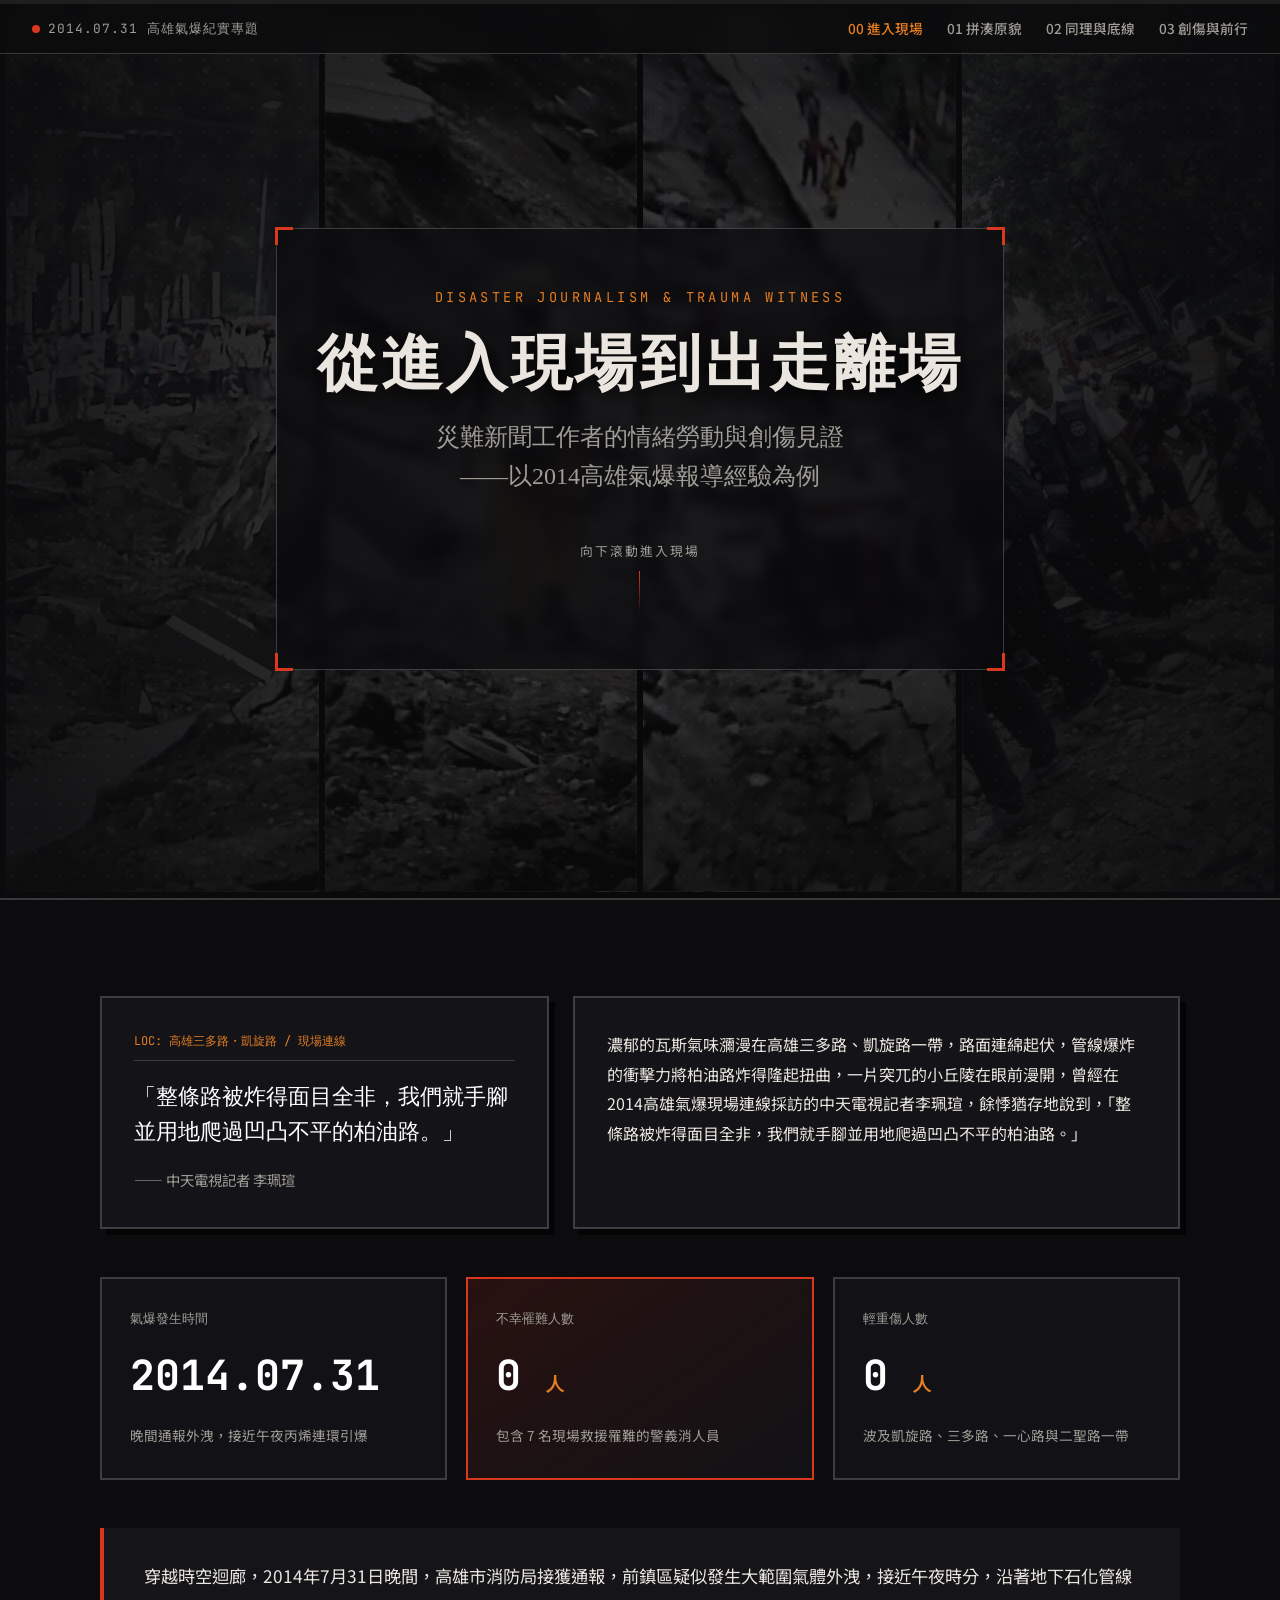
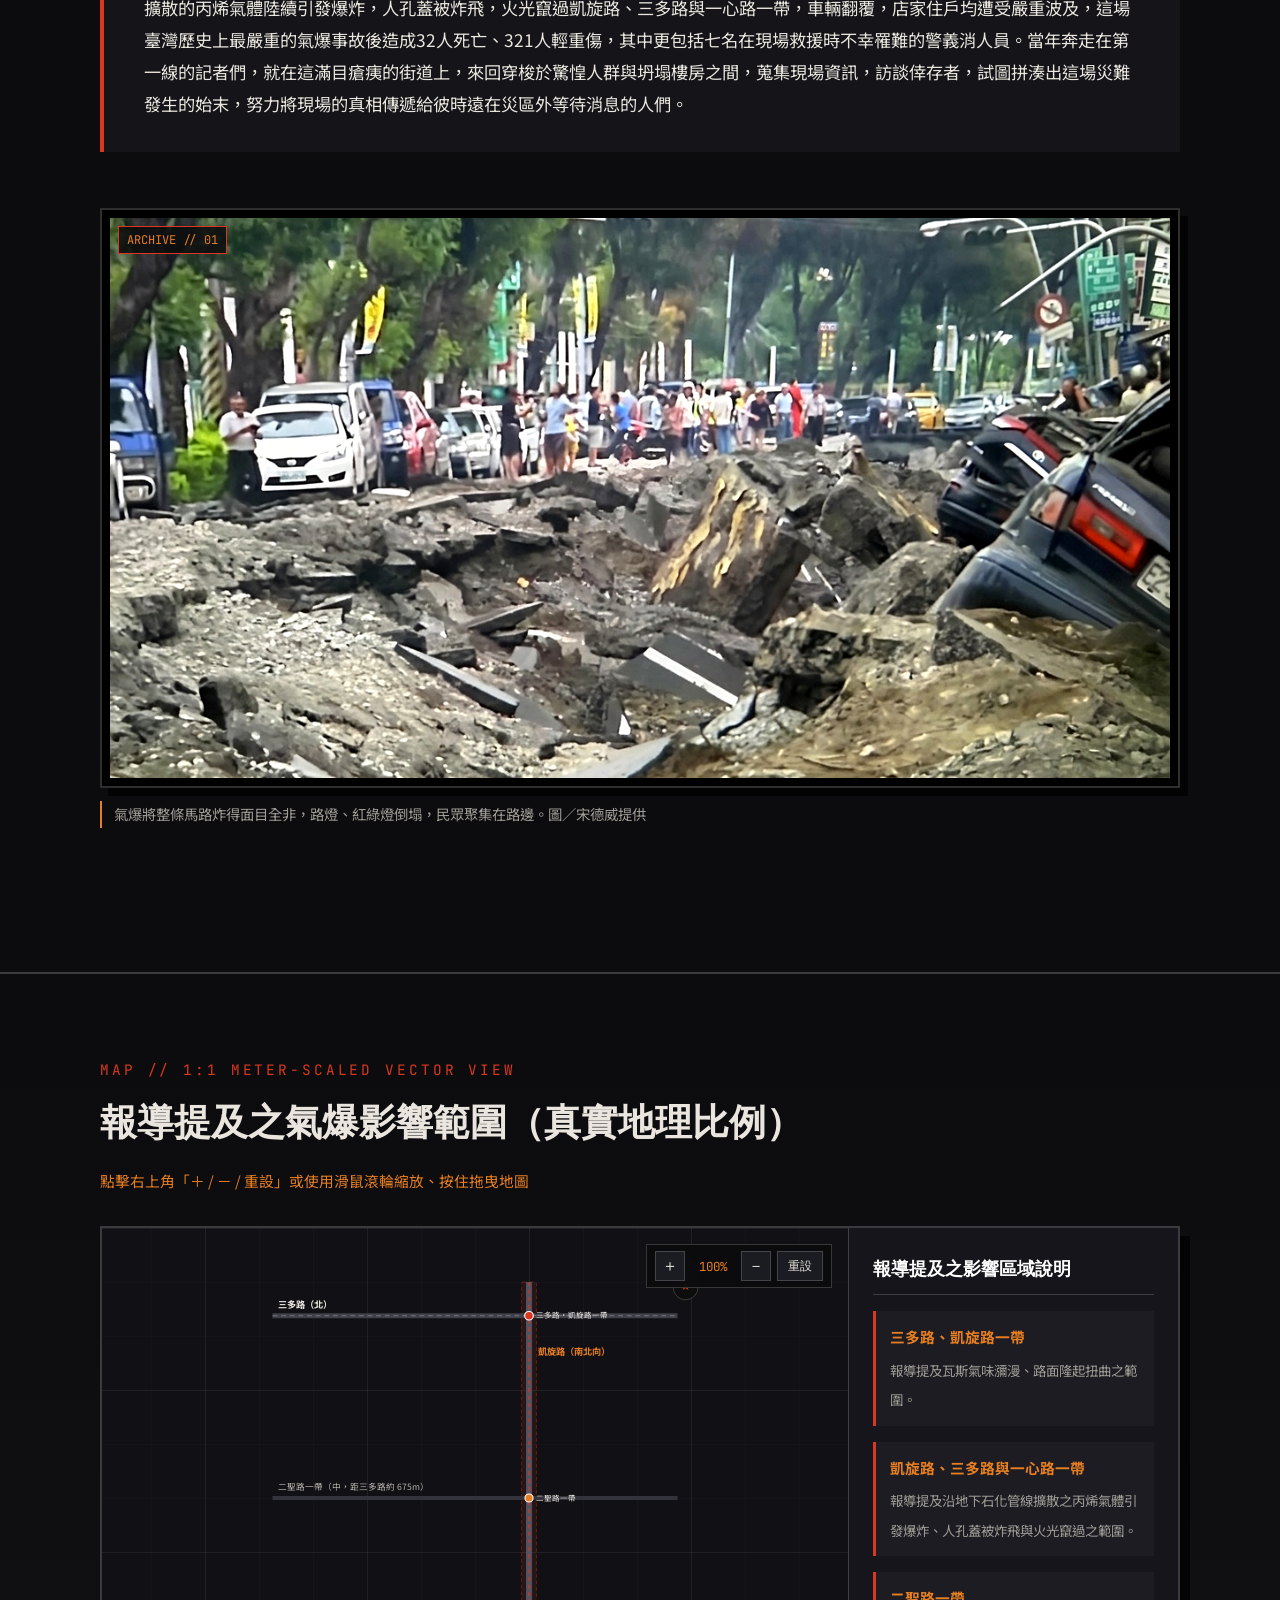
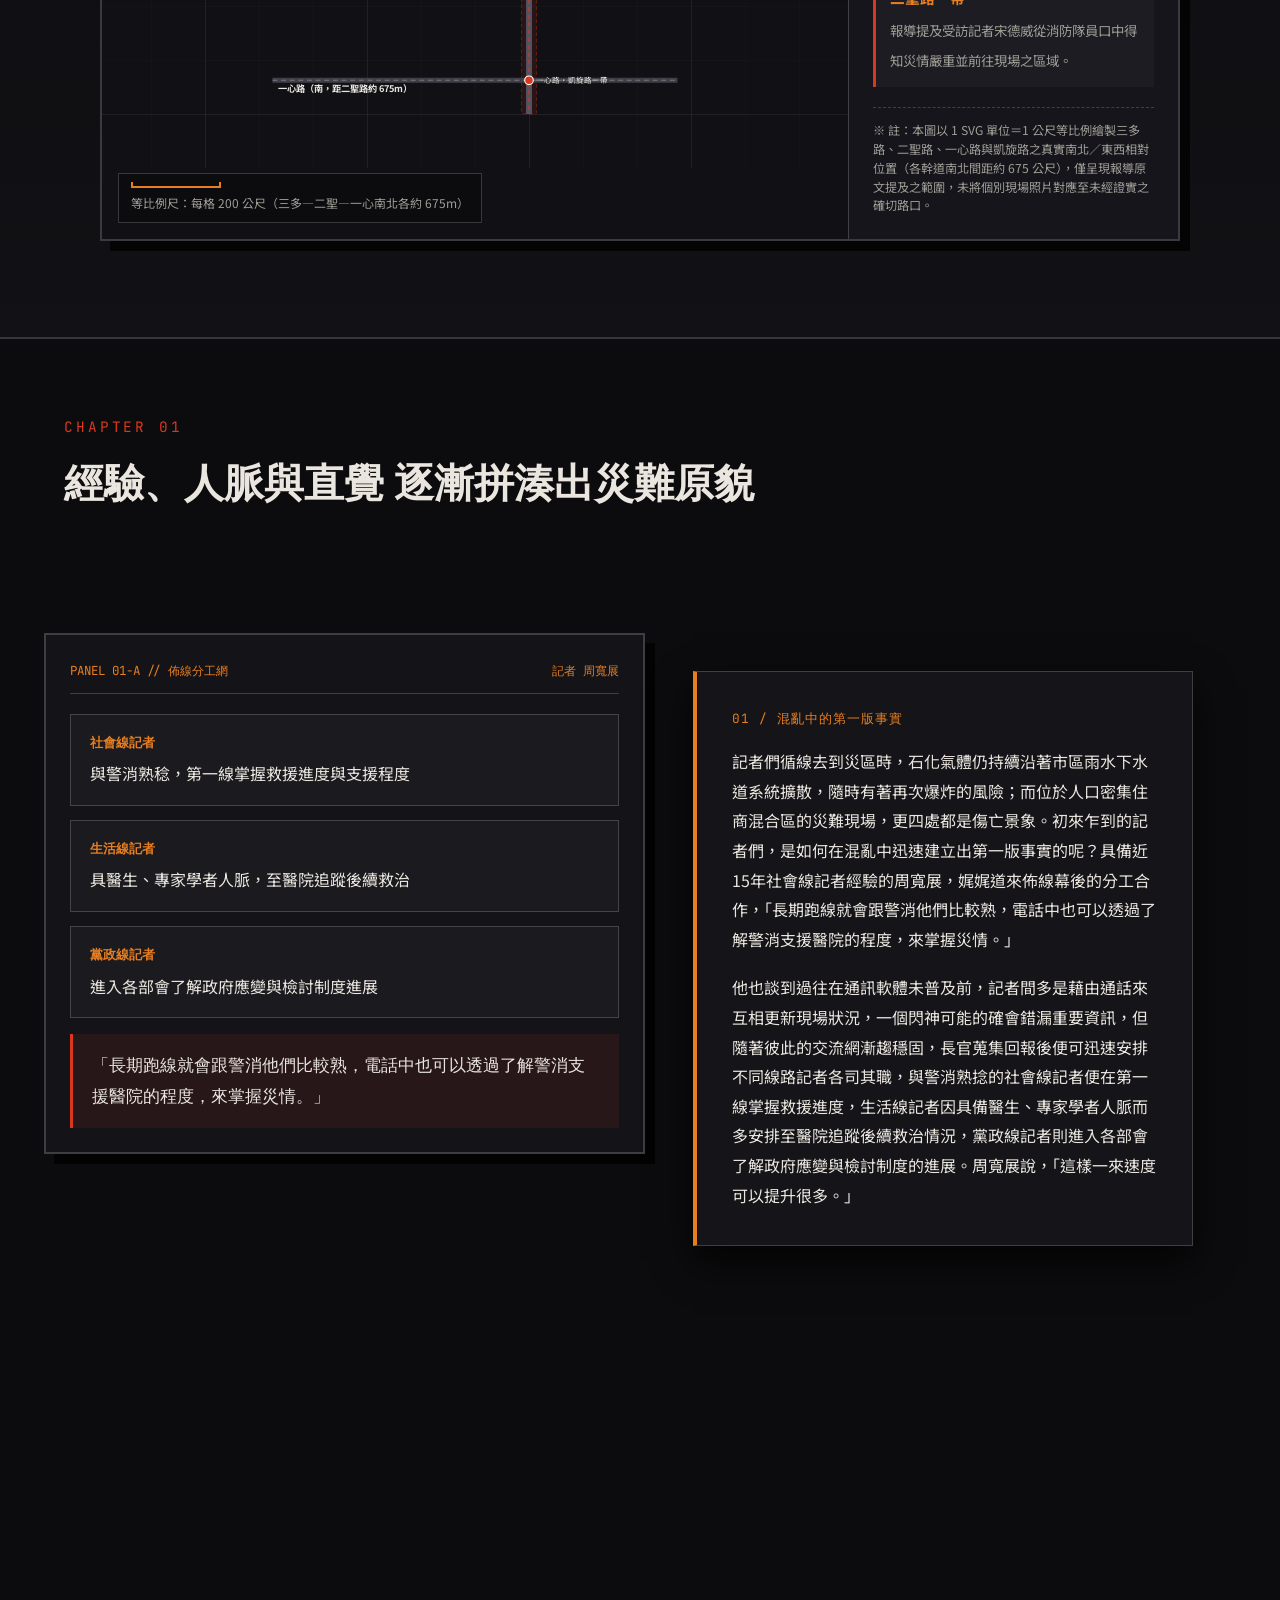
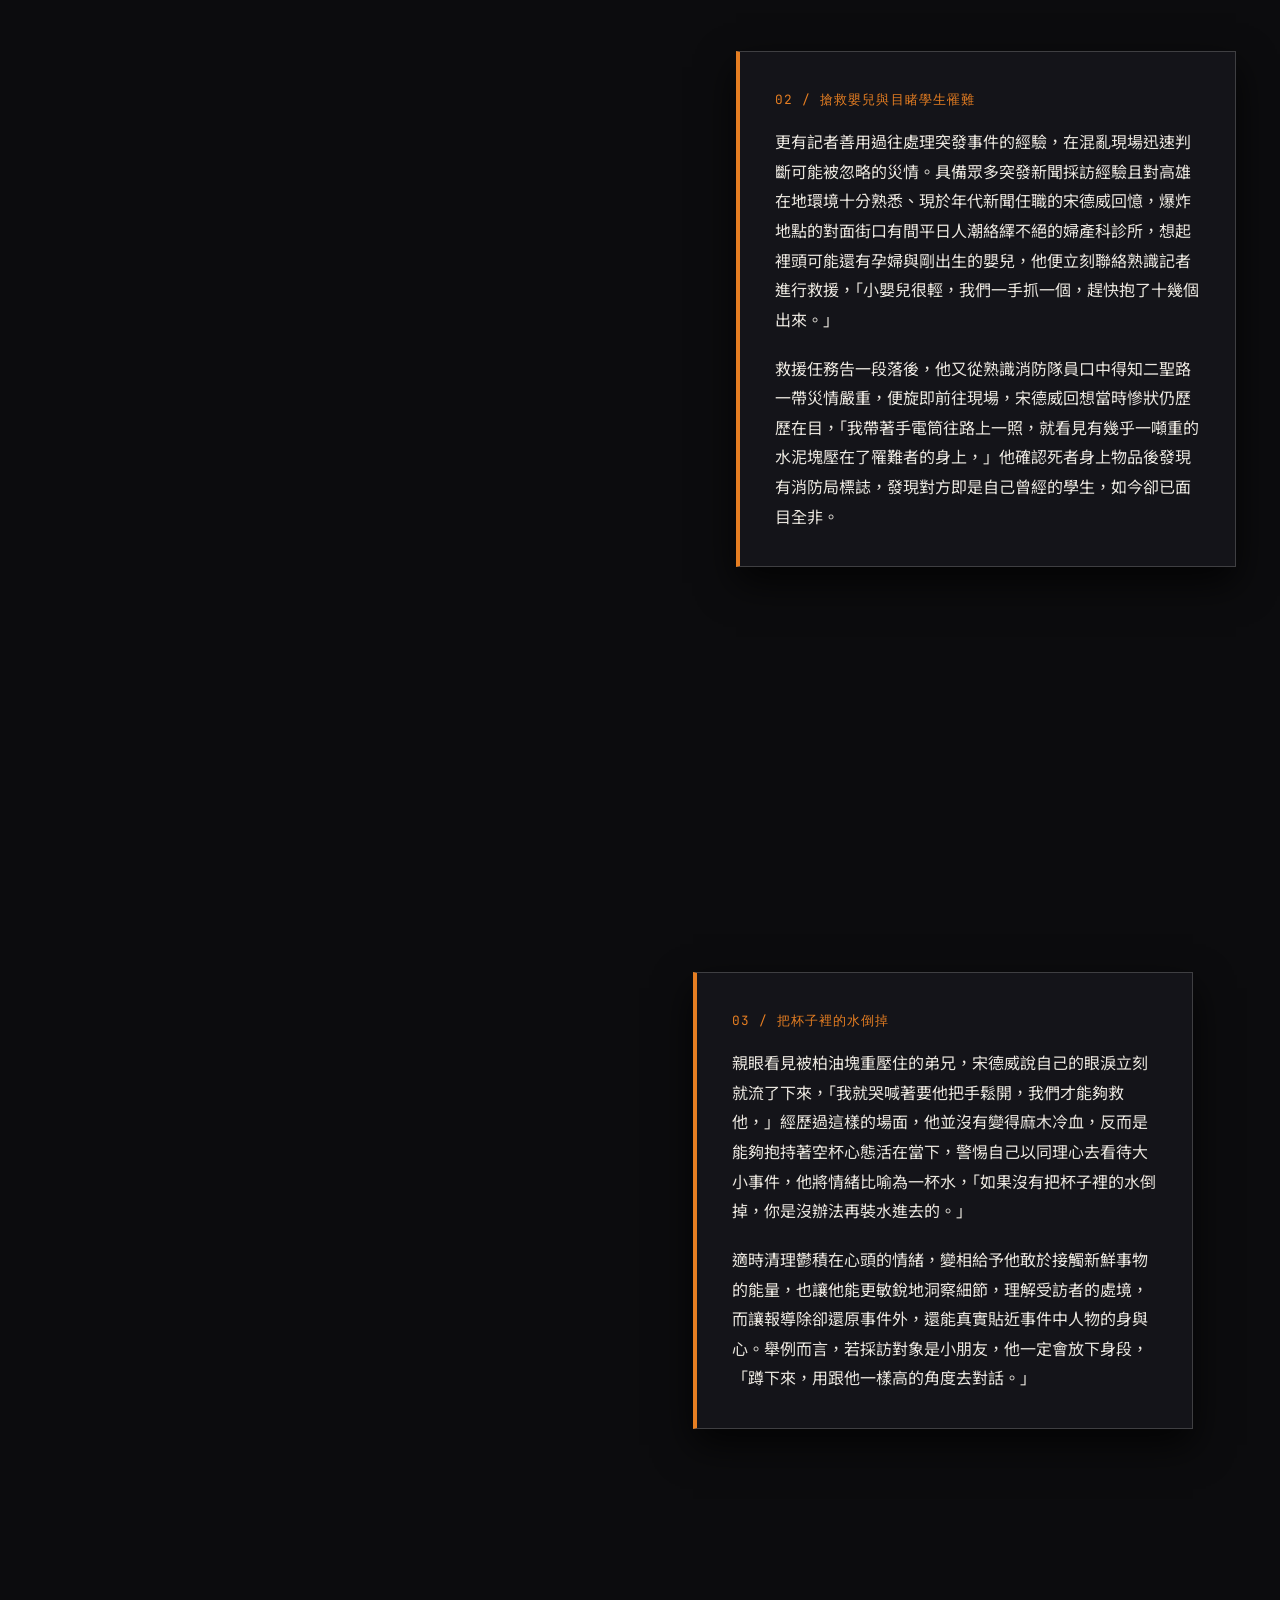
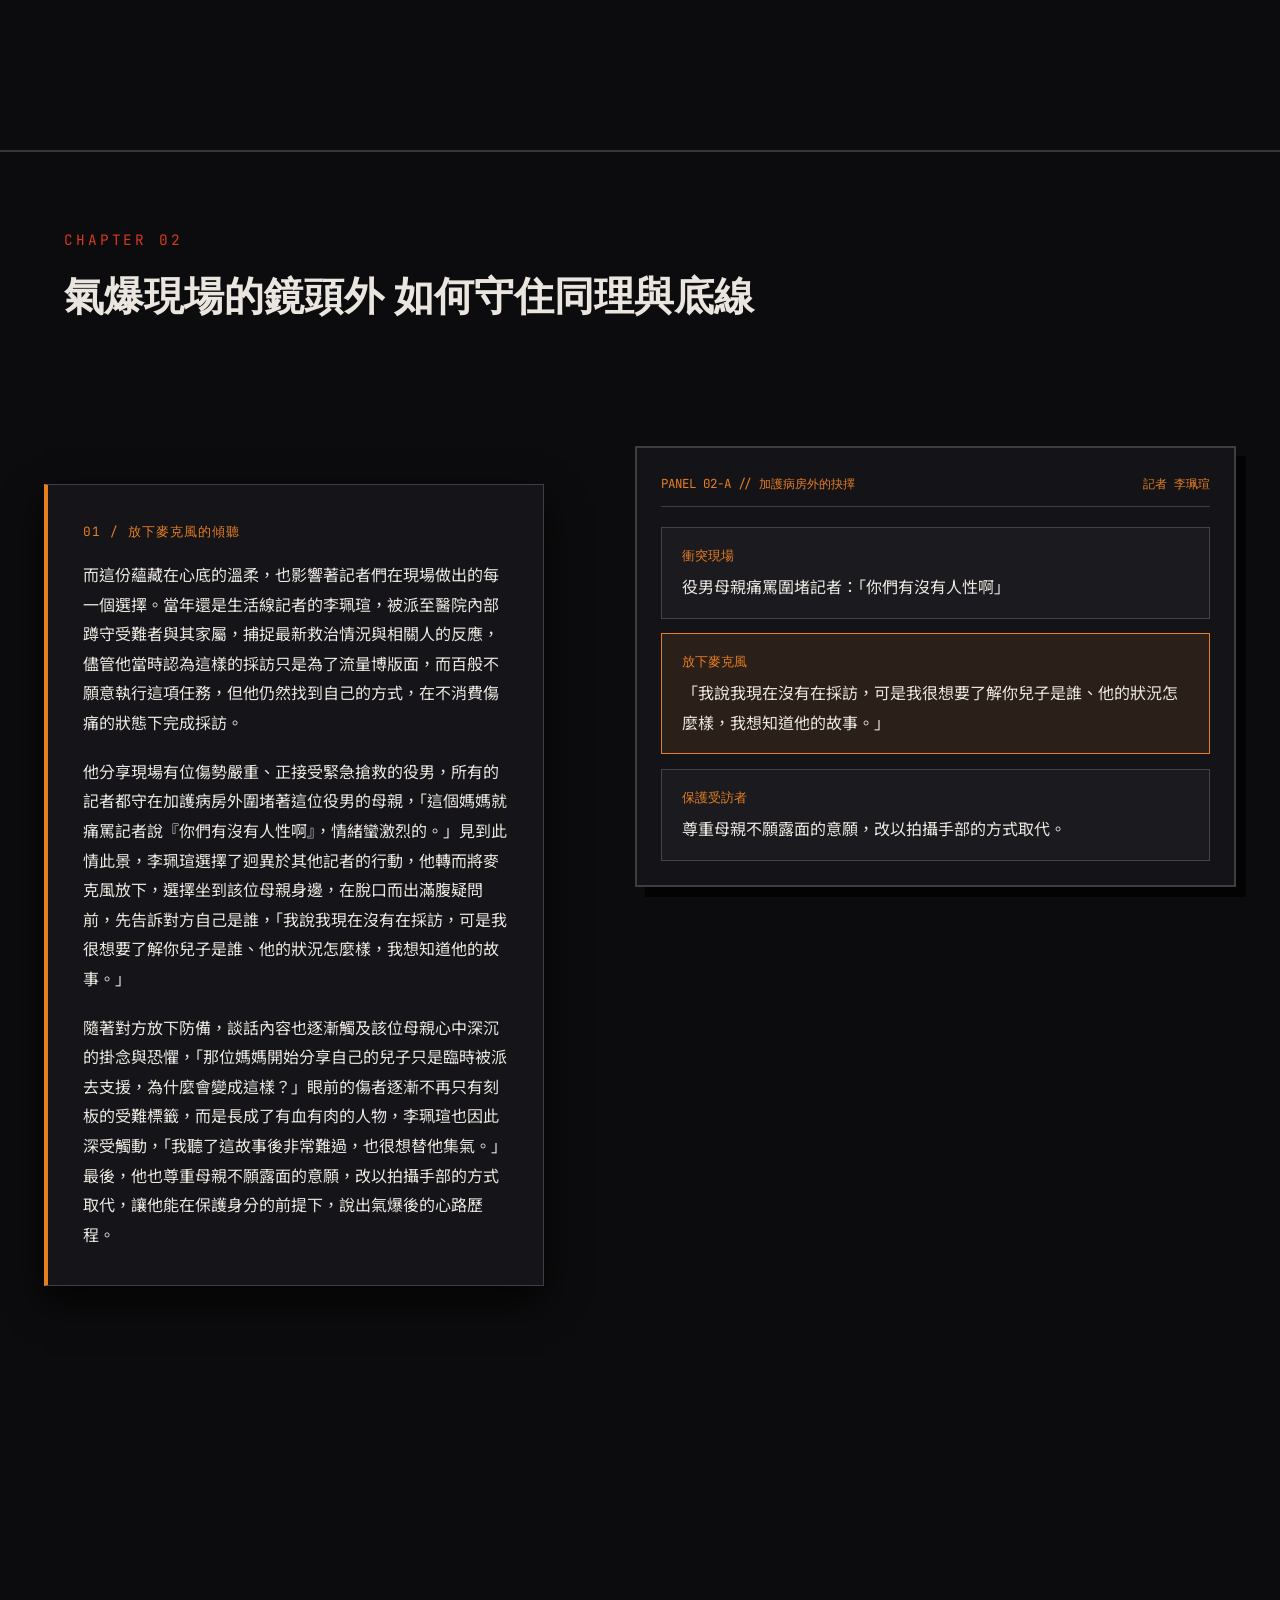
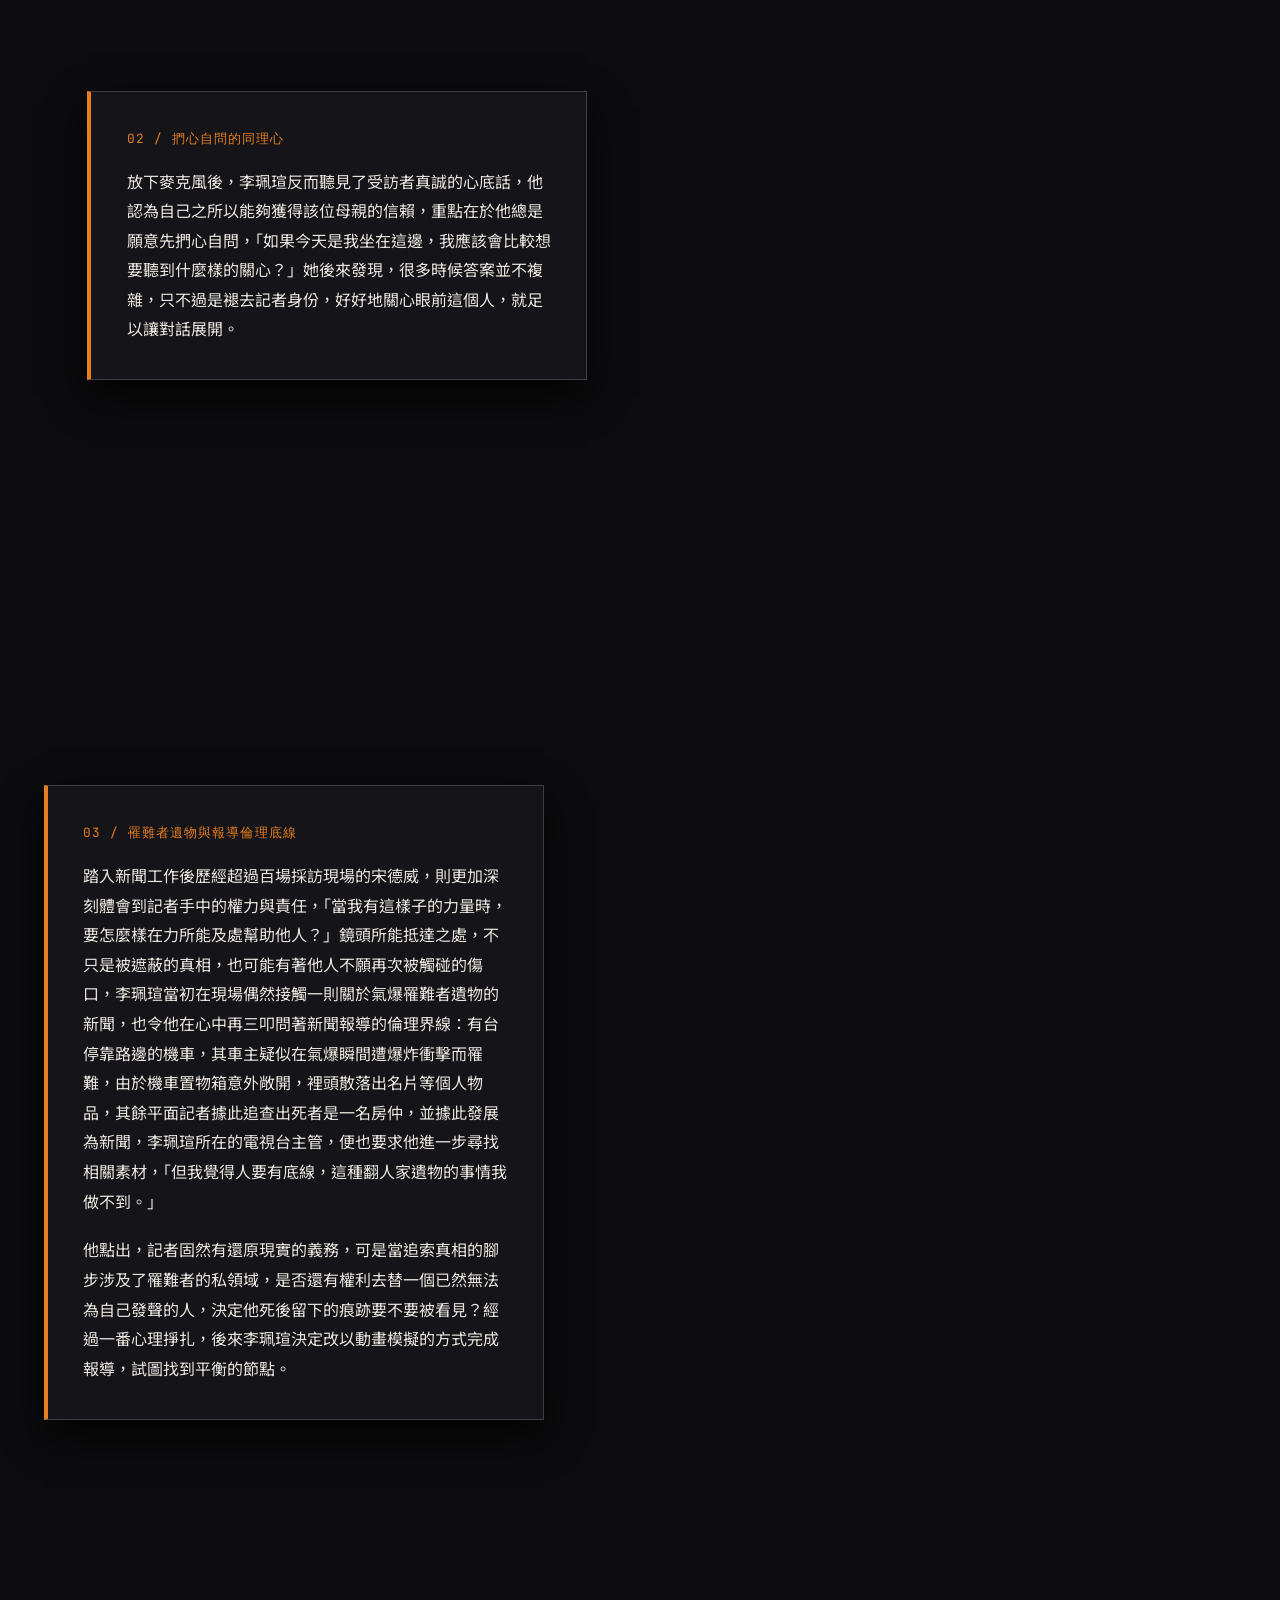
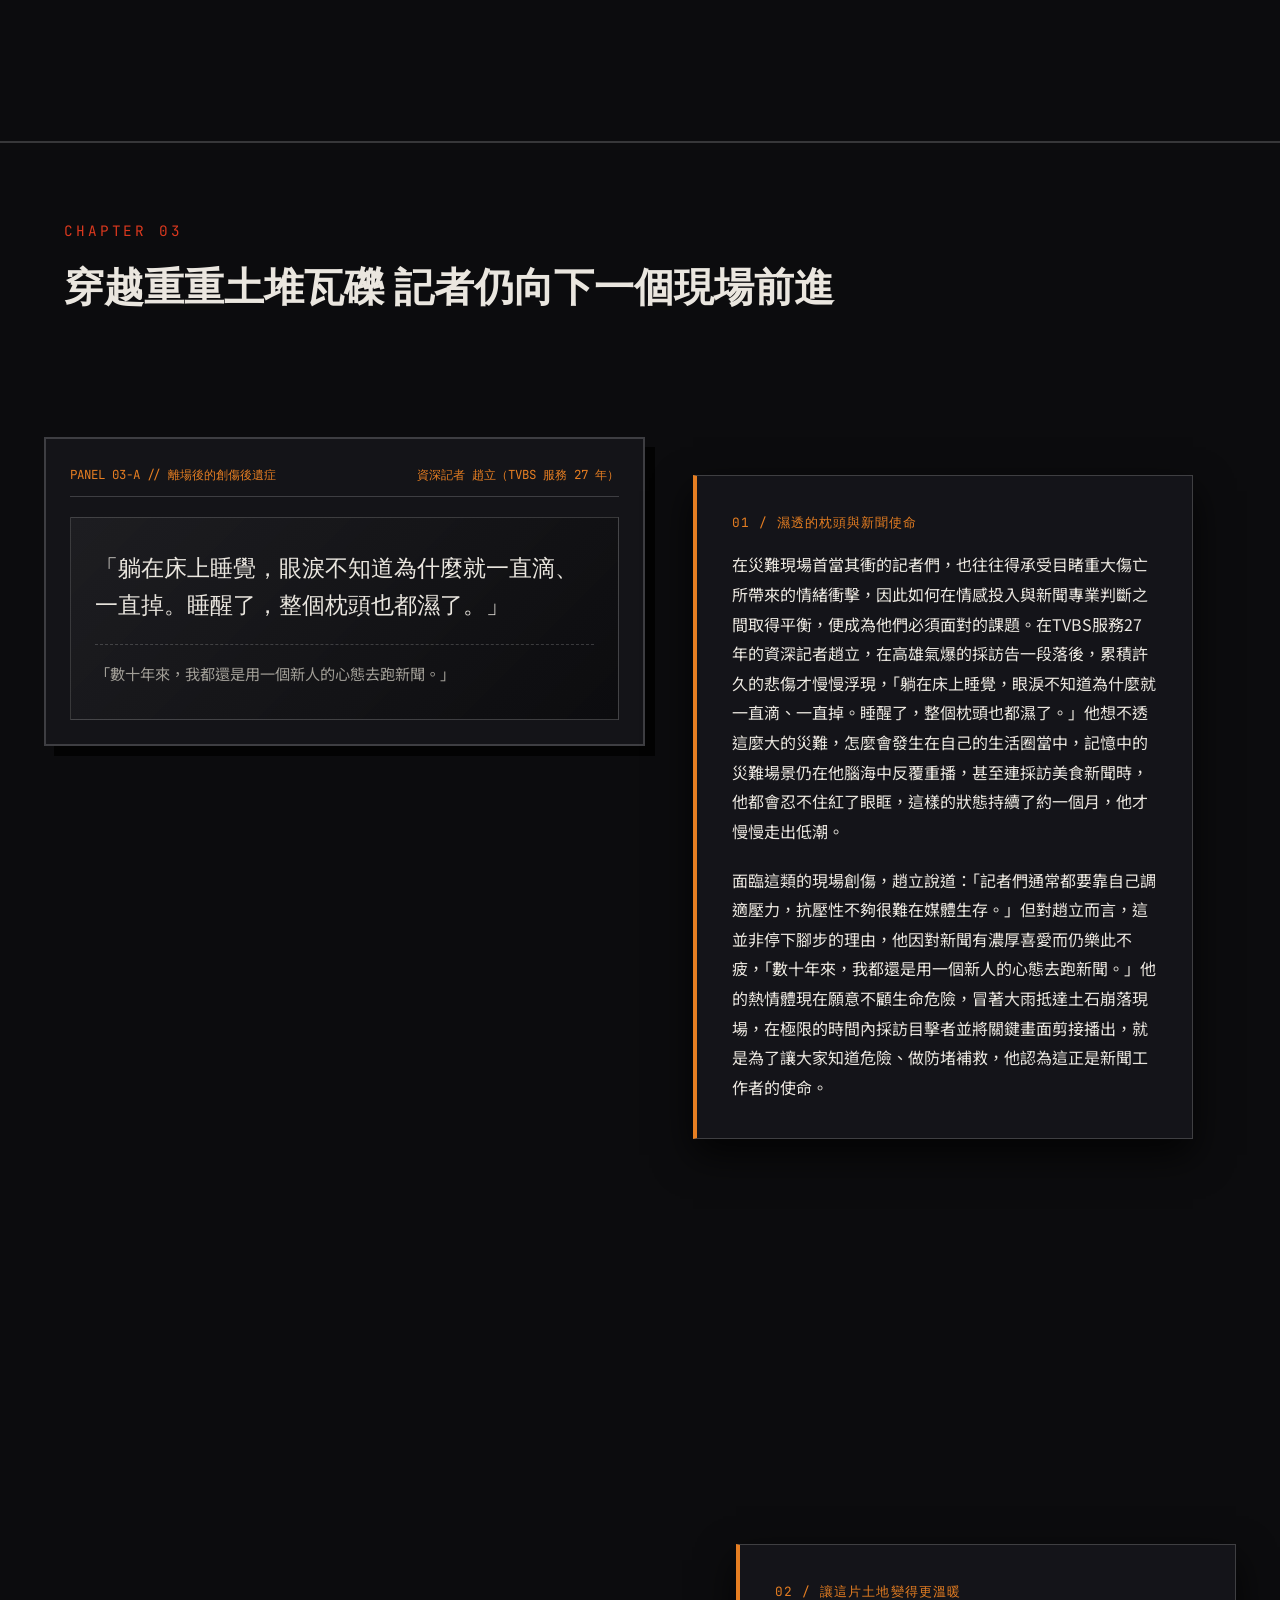
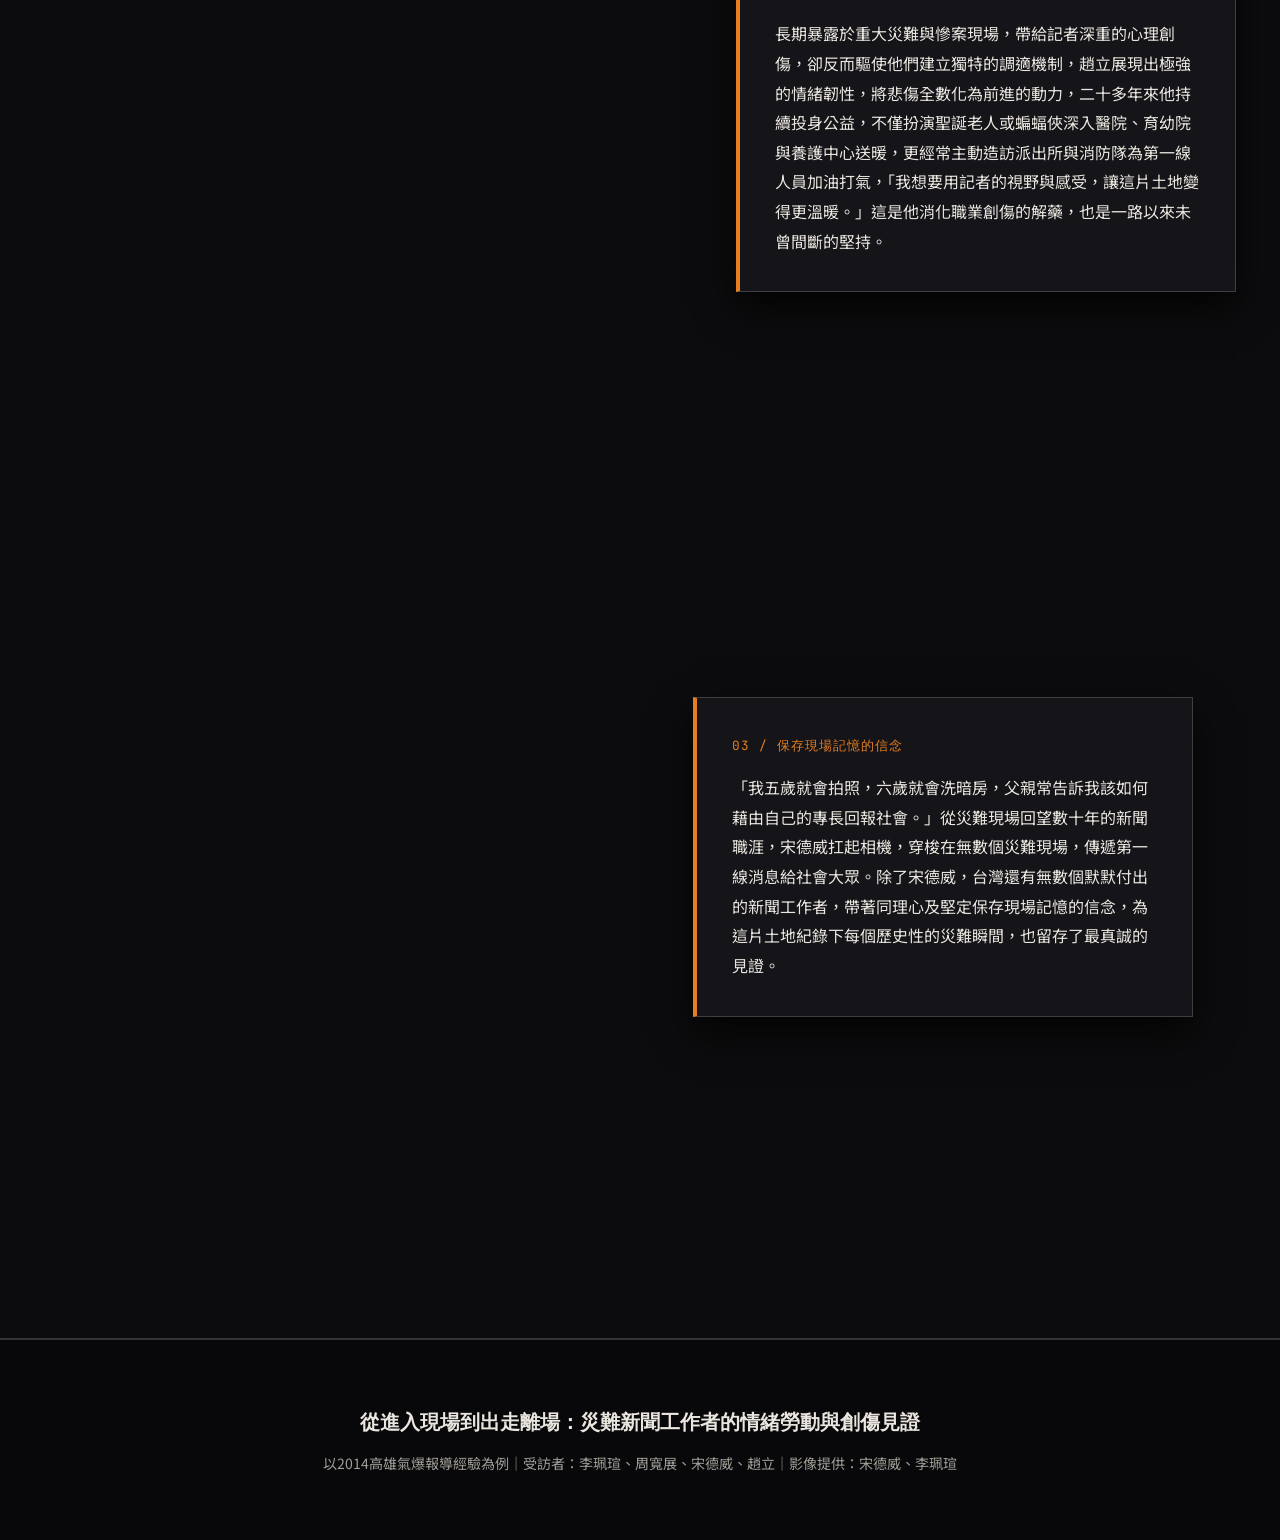
==== commit 91a36799: "Update index.html" ====
--- a/index.html
+++ b/index.html
@@ -119,21 +119,21 @@
     </div>
   </section>
 
-<!-- 氣爆影響範圍可縮放地圖（真實地理比例與相對位置，不含未經證實之照片與路口配對） -->
+<!-- 氣爆影響範圍可縮放地圖（1 單位 = 真實 1 公尺等比例座標系） -->
   <section class="map-section" id="disaster-map">
     <div class="container">
       <div class="map-header reveal-up">
-        <span class="chapter-num">MAP // REAL-SCALE ZOOMABLE VIEW</span>
+        <span class="chapter-num">MAP // 1:1 METER-SCALED VECTOR VIEW</span>
         <h2>報導提及之氣爆影響範圍（真實地理比例）</h2>
         <p class="map-hint">
-          <span class="desktop-hint">可使用右上角「＋ / － / 重置」或滑鼠滾輪縮放、按住拖曳地圖，檢視報導提及之路段相對位置</span>
-          <span class="mobile-hint">可使用右上角「＋ / － / 重置」縮放，或單指拖曳地圖檢視路段相對位置</span>
+          <span class="desktop-hint">點擊右上角「＋ / － / 重設」或使用滑鼠滾輪縮放、按住拖曳地圖</span>
+          <span class="mobile-hint">點擊右上角「＋ / － / 重設」縮放，或單指拖曳地圖</span>
         </p>
       </div>
 
       <div class="map-wrapper reveal-up">
         <div class="tactical-map" id="zoomableMapContainer">
-          <!-- 地圖縮放與拖曳控制列 -->
+          <!-- 縮放控制列 -->
           <div class="map-controls" aria-label="地圖縮放控制">
             <button type="button" class="map-ctrl-btn" id="zoomInBtn" title="放大">＋</button>
             <span class="map-zoom-readout" id="zoomReadout">100%</span>
@@ -141,90 +141,82 @@
             <button type="button" class="map-ctrl-btn reset-btn" id="zoomResetBtn" title="重設視角">重設</button>
           </div>
 
-          <!-- 左下角真實比例尺標示（以 1000 單位 ≈ 1000 公尺比例繪製） -->
+          <!-- 左下角真實比例尺標示（viewBox 1 單位 = 1 公尺，三多路至一心路南北約 1,350 公尺） -->
           <div class="map-scale-bar">
             <div class="scale-line"></div>
-            <span>真實比例參考：約 500 公尺（南北幹道間距約 650–700m）</span>
-          </div>
-
-          <!-- 可縮放與平移的 SVG 真實比例路網圖（viewBox 1000 x 1000，1 單位 ≈ 1 公尺） -->
+            <span>等比例尺：每格 200 公尺（三多—二聖—一心南北各約 675m）</span>
+          </div>
+
+          <!-- 可縮放與拖曳舞台 -->
           <div class="map-pan-stage" id="mapPanStage">
-            <svg class="road-svg" id="realScaleSvg" viewBox="0 0 1000 1000" width="1000" height="1000">
+            <svg class="road-svg" id="realScaleSvg" viewBox="0 0 2000 2000" preserveAspectRatio="xMidYMid meet">
               <defs>
-                <!-- 100 單位（約 100 公尺）網格 -->
-                <pattern id="realGrid100" width="100" height="100" patternUnits="userSpaceOnUse">
-                  <path d="M 100 0 L 0 0 0 100" fill="none" stroke="rgba(255,255,255,0.045)" stroke-width="1"/>
+                <!-- 每 200 單位 = 200 公尺網格 -->
+                <pattern id="meterGrid200" width="200" height="200" patternUnits="userSpaceOnUse">
+                  <path d="M 200 0 L 0 0 0 200" fill="none" stroke="rgba(255,255,255,0.05)" stroke-width="2"/>
                 </pattern>
-                <!-- 500 單位（約 500 公尺）主網格 -->
-                <pattern id="realGrid500" width="500" height="500" patternUnits="userSpaceOnUse">
-                  <rect width="500" height="500" fill="url(#realGrid100)"/>
-                  <path d="M 500 0 L 0 0 0 500" fill="none" stroke="rgba(255,255,255,0.1)" stroke-width="1.5"/>
+                <!-- 每 600 單位 = 600 公尺主網格 -->
+                <pattern id="meterGrid600" width="600" height="600" patternUnits="userSpaceOnUse">
+                  <rect width="600" height="600" fill="url(#meterGrid200)"/>
+                  <path d="M 600 0 L 0 0 0 600" fill="none" stroke="rgba(255,255,255,0.12)" stroke-width="3"/>
                 </pattern>
               </defs>
 
-              <!-- 底圖網格 -->
-              <rect x="0" y="0" width="1000" height="1000" fill="#101015"/>
-              <rect x="0" y="0" width="1000" height="1000" fill="url(#realGrid500)"/>
-
-              <!-- 報導提及之氣爆影響帶狀範圍示意（三多路、凱旋路、一心路與二聖路一帶） -->
-              <g class="report-zone">
-                <!-- 凱旋路南北向影響帶 -->
-                <rect x="572" y="230" width="56" height="630" rx="6" fill="rgba(217, 56, 30, 0.13)" stroke="rgba(217, 56, 30, 0.45)" stroke-width="1.5" stroke-dasharray="8,6"/>
-                <!-- 三多路—一心路北南向主要影響區段 -->
-                <rect x="180" y="275" width="460" height="510" rx="8" fill="rgba(230, 126, 34, 0.05)" stroke="rgba(230, 126, 34, 0.25)" stroke-width="1" stroke-dasharray="6,6"/>
-              </g>
-
-              <!-- 東西向道路 1：三多路（北側，y = 290） -->
-              <line x1="80" y1="290" x2="920" y2="290" stroke="#3c3c46" stroke-width="14"/>
-              <line x1="80" y1="290" x2="920" y2="290" stroke="#8f8b82" stroke-width="1.5" stroke-dasharray="12,10"/>
-              <text x="95" y="268" fill="#eae6df" font-size="20" font-weight="bold" font-family="Noto Sans TC">三多路（北）</text>
-
-              <!-- 東西向道路 2：二聖路一帶（中段，y = 530，距三多路約 240 單位） -->
-              <line x1="80" y1="530" x2="920" y2="530" stroke="#303038" stroke-width="11"/>
-              <text x="95" y="510" fill="#b8b4ac" font-size="18" font-family="Noto Sans TC">二聖路一帶（中）</text>
-
-              <!-- 東西向道路 3：一心路（南側，y = 770，距二聖路約 240 單位，距三多路約 480 單位） -->
-              <line x1="80" y1="770" x2="920" y2="770" stroke="#3c3c46" stroke-width="14"/>
-              <line x1="80" y1="770" x2="920" y2="770" stroke="#8f8b82" stroke-width="1.5" stroke-dasharray="12,10"/>
-              <text x="95" y="802" fill="#eae6df" font-size="20" font-weight="bold" font-family="Noto Sans TC">一心路（南）</text>
-
-              <!-- 南北向幹道：凱旋路（x = 600） -->
-              <line x1="600" y1="110" x2="600" y2="910" stroke="#4b4b57" stroke-width="18"/>
-              <line x1="600" y1="110" x2="600" y2="910" stroke="#d9381e" stroke-width="2.5" stroke-dasharray="10,8"/>
-              <text x="622" y="175" fill="#e67e22" font-size="20" font-weight="bold" font-family="Noto Sans TC">凱旋路（南北向）</text>
-
-              <!-- 區域與路段標記點（僅使用報導原文提及之範圍描述，不虛構照片拍攝點） -->
-              <!-- 標記 A：三多路、凱旋路一帶 -->
-              <g class="svg-marker" transform="translate(600, 290)">
-                <circle r="11" fill="#d9381e" stroke="#ffffff" stroke-width="2.5"/>
-                <rect x="16" y="-17" width="195" height="30" rx="4" fill="rgba(12,12,14,0.9)" stroke="rgba(230,126,34,0.7)"/>
-                <text x="24" y="3" fill="#eae6df" font-size="14" font-family="Noto Sans TC">三多路・凱旋路一帶</text>
-              </g>
-
-              <!-- 標記 B：二聖路一帶 -->
-              <g class="svg-marker" transform="translate(600, 530)">
-                <circle r="10" fill="#e67e22" stroke="#ffffff" stroke-width="2.5"/>
-                <rect x="16" y="-17" width="135" height="30" rx="4" fill="rgba(12,12,14,0.9)" stroke="rgba(230,126,34,0.7)"/>
-                <text x="24" y="3" fill="#eae6df" font-size="14" font-family="Noto Sans TC">二聖路一帶</text>
-              </g>
-
-              <!-- 標記 C：凱旋路、三多路與一心路一帶 -->
-              <g class="svg-marker" transform="translate(600, 770)">
-                <circle r="11" fill="#d9381e" stroke="#ffffff" stroke-width="2.5"/>
-                <rect x="16" y="-17" width="195" height="30" rx="4" fill="rgba(12,12,14,0.9)" stroke="rgba(230,126,34,0.7)"/>
-                <text x="24" y="3" fill="#eae6df" font-size="14" font-family="Noto Sans TC">一心路・凱旋路一帶</text>
-              </g>
-
-              <!-- 方位羅盤（北 N 在上方） -->
-              <g transform="translate(880, 120)">
-                <circle cx="0" cy="0" r="28" fill="rgba(12,12,14,0.85)" stroke="rgba(255,255,255,0.25)" stroke-width="1.5"/>
-                <text x="-6" y="-34" fill="#e67e22" font-size="15" font-weight="bold" font-family="JetBrains Mono">N</text>
-                <polygon points="0,-20 -6,6 0,0 6,6" fill="#d9381e"/>
+              <!-- 固定底色 -->
+              <rect x="0" y="0" width="2000" height="2000" fill="#101015"/>
+
+              <!-- 可縮放平移的向量圖層（以中心 1000, 1000 為基準） -->
+              <g id="mapViewport" transform="translate(0, 0) scale(1)">
+                <rect x="-1000" y="-1000" width="4000" height="4000" fill="url(#meterGrid600)"/>
+
+                <!-- 報導提及之道路範圍示意（以 1 單位 = 1 公尺繪製） -->
+                <!-- 凱旋路（南北向，x = 1200） -->
+                <rect x="1172" y="200" width="56" height="1600" rx="6" fill="rgba(217, 56, 30, 0.12)" stroke="rgba(217, 56, 30, 0.45)" stroke-width="3" stroke-dasharray="14,10"/>
+                <line x1="1200" y1="200" x2="1200" y2="1800" stroke="#525260" stroke-width="22"/>
+                <line x1="1200" y1="200" x2="1200" y2="1800" stroke="#d9381e" stroke-width="4" stroke-dasharray="16,12"/>
+                <text x="1235" y="470" fill="#e67e22" font-size="34" font-weight="bold" font-family="Noto Sans TC">凱旋路（南北向）</text>
+
+                <!-- 三多路（北側，y = 325） -->
+                <line x1="250" y1="325" x2="1750" y2="325" stroke="#3f3f4a" stroke-width="18"/>
+                <line x1="250" y1="325" x2="1750" y2="325" stroke="#969289" stroke-width="2.5" stroke-dasharray="18,14"/>
+                <text x="270" y="295" fill="#eae6df" font-size="34" font-weight="bold" font-family="Noto Sans TC">三多路（北）</text>
+
+                <!-- 二聖路一帶（中段，y = 1000，距三多路 675 公尺） -->
+                <line x1="250" y1="1000" x2="1750" y2="1000" stroke="#33333c" stroke-width="14"/>
+                <text x="270" y="972" fill="#b8b4ac" font-size="32" font-family="Noto Sans TC">二聖路一帶（中，距三多路約 675m）</text>
+
+                <!-- 一心路（南側，y = 1675，距二聖路 675 公尺） -->
+                <line x1="250" y1="1675" x2="1750" y2="1675" stroke="#3f3f4a" stroke-width="18"/>
+                <line x1="250" y1="1675" x2="1750" y2="1675" stroke="#969289" stroke-width="2.5" stroke-dasharray="18,14"/>
+                <text x="270" y="1720" fill="#eae6df" font-size="34" font-weight="bold" font-family="Noto Sans TC">一心路（南，距二聖路約 675m）</text>
+
+                <!-- 標記點（依真實相對座標定位） -->
+                <g transform="translate(1200, 325)">
+                  <circle r="16" fill="#d9381e" stroke="#ffffff" stroke-width="4"/>
+                  <text x="26" y="10" fill="#eae6df" font-size="28" font-family="Noto Sans TC">三多路・凱旋路一帶</text>
+                </g>
+
+                <g transform="translate(1200, 1000)">
+                  <circle r="15" fill="#e67e22" stroke="#ffffff" stroke-width="4"/>
+                  <text x="26" y="10" fill="#eae6df" font-size="28" font-family="Noto Sans TC">二聖路一帶</text>
+                </g>
+
+                <g transform="translate(1200, 1675)">
+                  <circle r="16" fill="#d9381e" stroke="#ffffff" stroke-width="4"/>
+                  <text x="26" y="10" fill="#eae6df" font-size="28" font-family="Noto Sans TC">一心路・凱旋路一帶</text>
+                </g>
+
+                <!-- 北方方位標示 -->
+                <g transform="translate(1780, 220)">
+                  <circle cx="0" cy="0" r="46" fill="rgba(12,12,14,0.88)" stroke="rgba(255,255,255,0.28)" stroke-width="2.5"/>
+                  <text x="-11" y="-56" fill="#e67e22" font-size="26" font-weight="bold" font-family="JetBrains Mono">N</text>
+                  <polygon points="0,-34 -10,10 0,2 10,10" fill="#d9381e"/>
+                </g>
               </g>
             </svg>
           </div>
 
-          <!-- 下方／側邊報導範圍說明卡（純文字依據報導原文，不放未標明地點之照片） -->
+          <!-- 報導範圍說明欄 -->
           <aside class="map-info-panel">
             <h3>報導提及之影響區域說明</h3>
             <ul class="report-loc-list">
@@ -242,7 +234,7 @@
               </li>
             </ul>
             <p class="map-disclaimer">
-              ※ 註：本圖依真實地理南北／東西相對位置與路段間距比例繪製，僅標示報導原文提及之道路與區域範圍，未將個別現場照片對應至未經證實之確切路口。
+              ※ 註：本圖以 1 SVG 單位＝1 公尺等比例繪製三多路、二聖路、一心路與凱旋路之真實南北／東西相對位置（各幹道南北間距約 675 公尺），僅呈現報導原文提及之範圍，未將個別現場照片對應至未經證實之確切路口。
             </p>
           </aside>
         </div>
--- a/style.css
+++ b/style.css
@@ -621,16 +621,209 @@
   margin-top: 1.2rem;
 }
 
-/* 進場動畫 */
+/* 進場顯示：預設可見，避免滾動時卡在全黑狀態 */
 .reveal-up {
-  opacity: 0;
-  transform: translateY(28px);
-  transition: opacity 0.7s ease, transform 0.7s ease;
+  opacity: 1;
+  transform: translateY(0);
 }
 
 .reveal-up.visible {
   opacity: 1;
   transform: translateY(0);
+}
+
+/* =========================================
+   可縮放真實比例地圖與各裝置 RWD 樣式
+   ========================================= */
+.map-section {
+  position: relative;
+  z-index: 6;
+  padding: 5rem 1.5rem 6rem;
+  border-top: 2px solid var(--border-grid);
+  background: linear-gradient(180deg, rgba(12, 12, 14, 0.96), rgba(18, 18, 22, 0.98));
+}
+
+.map-header {
+  margin-bottom: 2rem;
+}
+
+.map-header h2 {
+  font-family: var(--font-serif);
+  font-size: clamp(1.6rem, 3vw, 2.3rem);
+  margin: 0.35rem 0 0.6rem;
+}
+
+.map-hint {
+  font-size: 0.92rem;
+  color: var(--accent-amber);
+}
+
+.mobile-hint {
+  display: none;
+}
+
+.map-wrapper {
+  border: 2px solid var(--border-grid);
+  background: #101015;
+  box-shadow: 10px 10px 0 rgba(0, 0, 0, 0.75);
+}
+
+.tactical-map {
+  position: relative;
+  display: grid;
+  grid-template-columns: 1fr 330px;
+  min-height: 540px;
+  overflow: hidden;
+}
+
+/* 可縮放與拖曳舞台 */
+.map-pan-stage {
+  position: relative;
+  width: 100%;
+  height: 540px;
+  overflow: hidden;
+  cursor: grab;
+  touch-action: none;
+  background: #101015;
+}
+
+.map-pan-stage:active {
+  cursor: grabbing;
+}
+
+.road-svg {
+  width: 100%;
+  height: 100%;
+  display: block;
+  transform-origin: 50% 50%;
+  transition: transform 0.08s ease-out;
+  user-select: none;
+}
+
+/* 縮放控制按鈕 */
+.map-controls {
+  position: absolute;
+  top: 16px;
+  right: 346px;
+  z-index: 20;
+  display: flex;
+  align-items: center;
+  gap: 6px;
+  background: rgba(12, 12, 14, 0.9);
+  border: 1px solid var(--border-grid);
+  padding: 6px 8px;
+  backdrop-filter: blur(6px);
+}
+
+.map-ctrl-btn {
+  width: 30px;
+  height: 30px;
+  background: #1b1b22;
+  border: 1px solid var(--border-grid);
+  color: var(--text-primary);
+  font-family: var(--font-mono);
+  font-size: 1rem;
+  cursor: pointer;
+  display: inline-flex;
+  align-items: center;
+  justify-content: center;
+  transition: border-color 0.2s, color 0.2s;
+}
+
+.map-ctrl-btn.reset-btn {
+  width: auto;
+  padding: 0 10px;
+  font-size: 0.78rem;
+}
+
+.map-ctrl-btn:hover {
+  border-color: var(--accent-amber);
+  color: var(--accent-amber);
+}
+
+.map-zoom-readout {
+  font-family: var(--font-mono);
+  font-size: 0.78rem;
+  color: var(--accent-amber);
+  min-width: 44px;
+  text-align: center;
+}
+
+/* 左下角比例尺 */
+.map-scale-bar {
+  position: absolute;
+  bottom: 16px;
+  left: 16px;
+  z-index: 20;
+  background: rgba(12, 12, 14, 0.88);
+  border: 1px solid var(--border-grid);
+  padding: 8px 12px;
+  font-size: 0.75rem;
+  color: var(--text-secondary);
+  pointer-events: none;
+}
+
+.scale-line {
+  width: 90px;
+  height: 6px;
+  border-left: 2px solid var(--accent-amber);
+  border-right: 2px solid var(--accent-amber);
+  border-bottom: 2px solid var(--accent-amber);
+  margin-bottom: 4px;
+}
+
+/* 右側報導範圍說明欄 */
+.map-info-panel {
+  background: #15151b;
+  border-left: 1px solid var(--border-grid);
+  padding: 1.5rem;
+  display: flex;
+  flex-direction: column;
+  justify-content: space-between;
+}
+
+.map-info-panel h3 {
+  font-family: var(--font-serif);
+  font-size: 1.15rem;
+  color: #fff;
+  margin-bottom: 1rem;
+  padding-bottom: 0.5rem;
+  border-bottom: 1px solid var(--border-grid);
+}
+
+.report-loc-list {
+  list-style: none;
+  display: flex;
+  flex-direction: column;
+  gap: 1rem;
+}
+
+.report-loc-list li {
+  background: rgba(255, 255, 255, 0.03);
+  border-left: 3px solid var(--accent-flame);
+  padding: 0.75rem 0.9rem;
+}
+
+.report-loc-list strong {
+  display: block;
+  font-size: 0.92rem;
+  color: var(--accent-amber);
+  margin-bottom: 0.25rem;
+}
+
+.report-loc-list span {
+  font-size: 0.84rem;
+  color: var(--text-secondary);
+  line-height: 1.55;
+}
+
+.map-disclaimer {
+  margin-top: 1.25rem;
+  font-size: 0.76rem;
+  color: var(--text-secondary);
+  line-height: 1.55;
+  border-top: 1px dashed var(--border-grid);
+  padding-top: 0.85rem;
 }
 
 /* 頁尾 */
@@ -660,6 +853,14 @@
     display: none;
   }
 
+  .desktop-hint {
+    display: none;
+  }
+
+  .mobile-hint {
+    display: inline;
+  }
+
   .hero-grid-panels {
     grid-template-columns: repeat(2, 1fr);
   }
@@ -667,8 +868,24 @@
   .comic-panel-row,
   .stats-grid,
   .scrolly-container,
-  .scrolly-container.reverse-layout {
+  .scrolly-container.reverse-layout,
+  .tactical-map {
     grid-template-columns: 1fr;
+  }
+
+  .map-pan-stage {
+    height: 360px;
+  }
+
+  .map-controls {
+    top: 12px;
+    right: 12px;
+  }
+
+  .map-info-panel {
+    border-left: none;
+    border-top: 1px solid var(--border-grid);
+    padding: 1.25rem;
   }
 
   .scrolly-container.reverse-layout .sticky-visual {
@@ -718,233 +935,3 @@
     width: 100%;
   }
 }
-/* =========================================
-   氣爆相對位置互動地圖與 RWD 彈出視窗樣式
-   ========================================= */
-.map-section {
-  position: relative;
-  z-index: 6;
-  padding: 5rem 1.5rem 6rem;
-  border-top: 2px solid var(--border-grid);
-  background: linear-gradient(180deg, rgba(12, 12, 14, 0.96), rgba(18, 18, 22, 0.98));
-}
-
-.map-header {
-  margin-bottom: 2rem;
-}
-
-.map-header h2 {
-  font-family: var(--font-serif);
-  font-size: clamp(1.6rem, 3vw, 2.3rem);
-  margin: 0.35rem 0 0.6rem;
-}
-
-.map-hint {
-  font-size: 0.92rem;
-  color: var(--accent-amber);
-}
-
-.mobile-hint {
-  display: none;
-}
-
-.map-wrapper {
-  border: 2px solid var(--border-grid);
-  background: #101014;
-  box-shadow: 10px 10px 0 rgba(0, 0, 0, 0.75);
-  overflow: hidden;
-}
-
-.tactical-map {
-  position: relative;
-  width: 100%;
-  height: 540px;
-  background: radial-gradient(circle at 60% 50%, #1b1b22 0%, #0d0d10 100%);
-}
-
-.road-svg {
-  width: 100%;
-  height: 100%;
-  display: block;
-}
-
-/* 氣爆熱點標記 */
-.map-pin {
-  position: absolute;
-  transform: translate(-50%, -50%);
-  background: none;
-  border: none;
-  cursor: pointer;
-  display: flex;
-  align-items: center;
-  gap: 8px;
-  z-index: 15;
-  padding: 6px;
-}
-
-.pin-dot {
-  width: 14px;
-  height: 14px;
-  border-radius: 50%;
-  background: var(--accent-flame);
-  border: 2px solid #fff;
-  box-shadow: 0 0 12px var(--accent-flame);
-  position: relative;
-  z-index: 2;
-  transition: transform 0.25s ease, background-color 0.25s ease;
-}
-
-.pin-pulse {
-  position: absolute;
-  left: 6px;
-  width: 14px;
-  height: 14px;
-  border-radius: 50%;
-  background: rgba(217, 56, 30, 0.65);
-  animation: pinRipple 1.8s infinite ease-out;
-  z-index: 1;
-}
-
-@keyframes pinRipple {
-  0% { transform: scale(1); opacity: 0.9; }
-  100% { transform: scale(3.2); opacity: 0; }
-}
-
-.pin-label {
-  background: rgba(12, 12, 14, 0.88);
-  border: 1px solid var(--border-grid);
-  color: var(--text-primary);
-  font-family: var(--font-sans);
-  font-size: 0.8rem;
-  font-weight: 500;
-  padding: 3px 9px;
-  white-space: nowrap;
-  transition: border-color 0.25s ease, color 0.25s ease;
-}
-
-.map-pin:hover .pin-dot,
-.map-pin.active .pin-dot {
-  transform: scale(1.35);
-  background: var(--accent-amber);
-}
-
-.map-pin:hover .pin-label,
-.map-pin.active .pin-label {
-  border-color: var(--accent-amber);
-  color: var(--accent-amber);
-}
-
-/* 電腦版右側浮動彈出照片卡片 */
-.map-popup-card {
-  position: absolute;
-  top: 24px;
-  left: 24px;
-  width: 340px;
-  background: rgba(16, 16, 20, 0.95);
-  border: 2px solid var(--accent-flame);
-  padding: 1.15rem;
-  box-shadow: 0 18px 40px rgba(0, 0, 0, 0.85);
-  backdrop-filter: blur(10px);
-  z-index: 20;
-  transition: opacity 0.25s ease, transform 0.25s ease;
-}
-
-.map-popup-card.updating {
-  opacity: 0.45;
-  transform: translateY(4px);
-}
-
-.popup-header {
-  display: flex;
-  justify-content: space-between;
-  align-items: center;
-  font-family: var(--font-mono);
-  font-size: 0.74rem;
-  color: var(--accent-amber);
-  border-bottom: 1px solid var(--border-grid);
-  padding-bottom: 0.45rem;
-  margin-bottom: 0.75rem;
-}
-
-.popup-live {
-  background: rgba(217, 56, 30, 0.2);
-  border: 1px solid var(--accent-flame);
-  color: #fff;
-  padding: 1px 6px;
-  font-size: 0.68rem;
-}
-
-.popup-img-box {
-  width: 100%;
-  height: 195px;
-  overflow: hidden;
-  border: 1px solid var(--border-grid);
-  margin-bottom: 0.8rem;
-  background: #000;
-}
-
-.popup-img-box img {
-  width: 100%;
-  height: 100%;
-  object-fit: cover;
-  display: block;
-}
-
-.map-popup-card h3 {
-  font-family: var(--font-serif);
-  font-size: 1.1rem;
-  color: #fff;
-  margin-bottom: 0.4rem;
-}
-
-.map-popup-card p {
-  font-size: 0.86rem;
-  line-height: 1.6;
-  color: var(--text-secondary);
-}
-
-/* 手機與平板 RWD：不遮擋地圖，彈窗自動排入地圖正下方 */
-@media (max-width: 900px) {
-  .desktop-hint {
-    display: none;
-  }
-
-  .mobile-hint {
-    display: inline;
-  }
-
-  .tactical-map {
-    height: auto;
-    display: flex;
-    flex-direction: column;
-  }
-
-  .road-svg {
-    height: 320px;
-  }
-
-  /* 手機版微調熱點座標以符合 320px 高度比例 */
-  .map-pin {
-    transform: translate(-50%, -50%) scale(0.9);
-  }
-
-  .map-pin:nth-of-type(1) { top: 82px !important; left: 48% !important; }
-  .map-pin:nth-of-type(2) { top: 162px !important; left: 53% !important; }
-  .map-pin:nth-of-type(3) { top: 202px !important; left: 56% !important; }
-  .map-pin:nth-of-type(4) { top: 244px !important; left: 58% !important; }
-
-  .map-popup-card {
-    position: relative;
-    top: auto;
-    left: auto;
-    width: 100%;
-    border-left: none;
-    border-right: none;
-    border-bottom: none;
-    box-shadow: none;
-  }
-
-  .popup-img-box {
-    height: 220px;
-  }
-}
